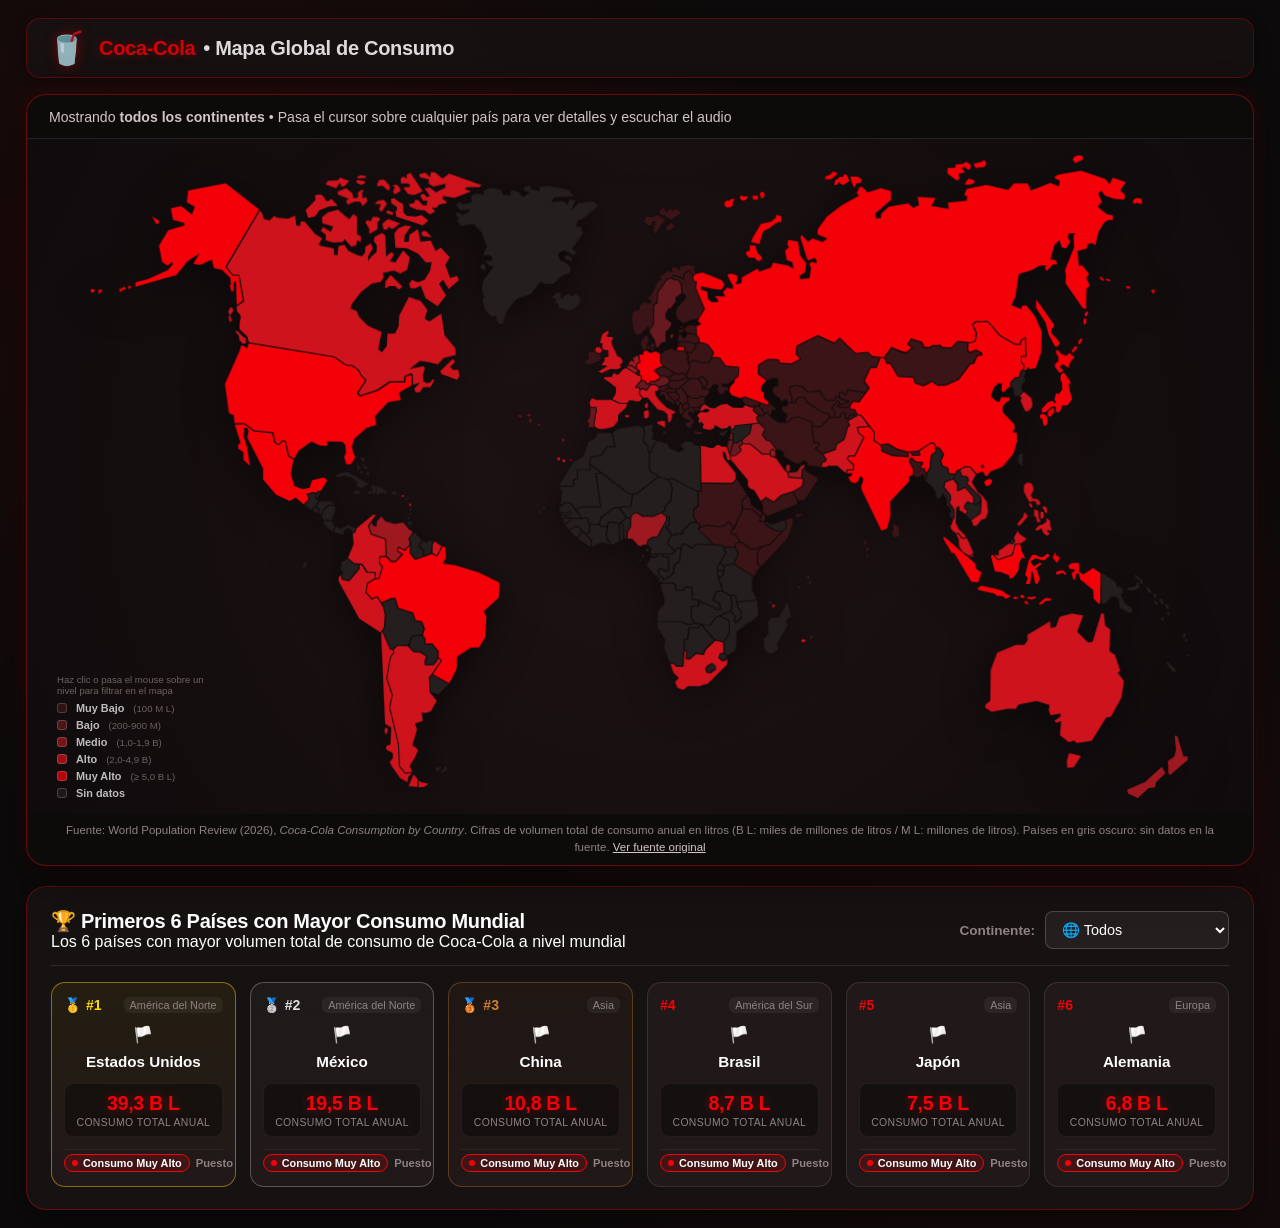
==== index.html @ 7105c08a "Mejora diseño de mapa y encabezado - Feedback pares" ====
<!DOCTYPE html>
<html lang="es">
<head>
    <meta charset="UTF-8">
    <meta name="viewport" content="width=device-width, initial-scale=1.0">
    <title>Consumo Mundial de Coca-Cola | InfoVis 2026</title>
    <link rel="icon" href="data:image/svg+xml,<svg xmlns=%22http://www.w3.org/2000/svg%22 viewBox=%220 0 100 100%22><text y=%22.9em%22 font-size=%2290%22>🥤</text></svg>">
    <link rel="stylesheet" href="css/styles.css">
</head>
<body>
    <!-- Efecto de burbujas carbonatadas de fondo -->
    <div id="bubbles-bg"></div>

    <div class="app-container">
        <!-- Encabezado Principal -->
        <header class="main-header">
            <div class="brand-wrapper">
                <span class="brand-logo-bottle">🥤</span>
                <div class="brand-titles">
                    <h1><span class="coca-brand">Coca-Cola</span> &bull; Mapa Global de Consumo</h1>
                </div>
            </div>
        </header>

        <!-- Contenedor Principal: Hero Mapa Completo + Top 6 Inferior -->
        <main class="main-layout">
            <!-- Sección Hero: Mapa Mundial Completo -->
            <section class="hero-map-section">
                <div id="continent-banner-info" class="continent-info-banner">
                    <span>Mostrando <strong>todos los continentes</strong> &bull; Pasa el cursor sobre cualquier país para ver detalles y escuchar el audio</span>
                </div>

                <div class="map-view-wrapper">
<svg version="1.1"
     xmlns="http://www.w3.org/2000/svg"
     xmlns:xlink="http://www.w3.org/1999/xlink"
     x="0px"
     y="0px"
     width="784.077px"
     height="458.627px"
     viewBox="30.767 241.591 784.077 458.627"
     id="world-map">
<title>Simple World Map</title>
<desc>
    Author: Al MacDonald
    Editor: Fritz Lekschas
    License: CC BY-SA 3.0
    ID: ISO 3166-1 or "_[a-zA-Z]" if an ISO code is not available
</desc>
<g>
    <path id="_somaliland" d="M512.674,502.797l3.526,2.403l1.046-0.052l8.757-3.008l0.994,3.206l-0.701,2.706l-1.893,1.503l-4.729-0.302l-6.769-4.158L512.674,502.797L512.674,502.797z"/>
    <path id="ae" d="M528.466,468.135l0.753,3.008l8.522,0.752l0.596-6.172l1.644-0.897l0.448-2.257l-2.688,0.753l-2.99,4.521L528.466,468.135L528.466,468.135z"/>
    <path id="af" d="M545.85,435.383l1.374,10.771l3.423,0.752l0.32,1.937l-2.455,2.049l4.573,3.691l8.885-3.198l0.709-3.786l5.593-3.491l2.145-8.091l1.599-1.722l-1.659-2.887l5.412-3.347l-0.691-0.968l-2.498,0.155l-0.226,2.299l-3.354-0.033l-0.062-3.068l-1.079-1.288l-1.815,1.649l0.052,1.515l-2.739,1.036l-5.059-0.319l-6.568,6.881L545.85,435.383L545.85,435.383z"/>
    <path id="al" d="M450.679,420.438v3.984l1.142,2.152l0.82-0.096l1.409-2.566l-0.821-1.15l-0.319-2.844l-1.089-1.012L450.679,420.438L450.679,420.438z"/>
    <path id="am" d="M507.47,420.549l4.149,5.411l-1.218,1.427l-2.939-0.51l-3.646-3.268l0.196-2.146L507.47,420.549L507.47,420.549z"/>
    <g id="ao">
        <path class="mainland" d="M437.366,547.461l2.948,11.003l-0.069,3.478l-4.313,4.633l-0.647,7.527l16.597,0.147l5.395,1.954l4.45-0.58l-2.594-3.251l0.01-9.282l5.101-0.217v-3.621l-4.142-0.172l-0.829-8.575l-1.746,0.024l-0.943-0.848l-1.027,0.054l-1.365,2.646h-5.255l-1.22-1.227l0.363-1.738l-1.436-2.101L437.366,547.461L437.366,547.461z"/>
        <path d="M435.577,544.453l1.504,1.953l1.945-1.842l-0.571-1.909l-0.483-0.035L435.577,544.453L435.577,544.453z"/>
    </g>
    <g id="ar">
        <path class="mainland" d="M279.05,600.613l1.677,1.571l-6.371,9.467l-2.239,2.479l0.777,10.813l4.918,5.974l-4.132,7.209l-3.129,1.35h-3.579l1.003,5.627l-5.593,1.92l1.34,4.729l-3.354,10.701l4.141,3.38l-2.239,5.515l-3.804,5.975l2.014,4.165l-4.918,0.786l-4.028-4.951l-0.674-15.432l-6.258-26.209l1.893-9.163l-4.028-11.713l2.68-15.204l2.463-2.931l-0.605-2.222l3.164-2.888l7.054,0.483l3.942,4.21l4.555,0.078l4.668,2.853l-1.375,3.217l0.329,3.25l6.612-0.312L279.05,600.613L279.05,600.613z"/>
        <path d="M264.745,687.564l0.225,4.951l3.803-0.337l3.242-2.144l-5.48-1.124L264.745,687.564L264.745,687.564z"/>
    </g>
    <path id="at" d="M430.46,403.459l-0.562,1.167l0.483,0.83l2.015-0.415h1.711l1.857,1.572l3.95-0.717l2.904-1.729l0.743-1.167l-0.112-1.504l-2.611-1.954l-3.501,0.035l-0.294,1.988l-3.683,1.797L430.46,403.459L430.46,403.459z"/>
    <g id="au">
        <path class="mainland" d="M672.961,609.067l-0.303,21.938l-3.371,2.472l-0.303,2.161l4.598,3.086l11.35-2.161h5.826l2.145-3.095l12.879-2.472l9.198,2.784l-0.614,3.708l1.228,3.708l7.055-1.236l0.303,1.851l-4.599,3.396l1.53,1.236l3.37-1.236l-0.917,10.2l6.44,4.944l3.683-1.236l1.841,1.852l10.735-1.548l10.123-16.381l3.682-0.925l7.357-13.596l1.841-11.739l-4.599-5.869l1.842-1.236l-3.684-11.436l-3.984-2.783l0.614-15.448l-3.684-2.782l-0.916-8.652h-1.842l-6.138,20.392l-3.37,0.312l-7.668-7.728l4.297-11.437l-7.971-1.547l-8.896,2.472l-2.454,7.104l-3.984,0.925l-0.304-4.944l-16.252,9.889l0.304,3.708l-2.454,3.397h-6.139l-13.19,5.56L672.961,609.067L672.961,609.067z"/>
        <path d="M728.775,668.089l-1.531,6.181l0.304,4.322l4.599-0.312l5.213-8.03L728.775,668.089L728.775,668.089z"/>
    </g>
    <path id="az" d="M508.931,418.674l-0.873,1.486l4.071,5.342l1.418-0.458l2.334,2.446l1.011-4.287l2.533,0.406l-0.104-1.229l-4.165-3.646l-0.795,2.143L508.931,418.674L508.931,418.674z"/>
    <path id="ba" d="M442.708,411.084l-0.319,0.527l5.801,5.981l2.127-3.13l-0.078-1.234l-1.857-2.256L442.708,411.084L442.708,411.084z"/>
    <path id="bd" d="M616.256,457.908l-1.134,2.049l2.938,5.584l0.087,4.357l0.535,1.166l3.449,0.061l1.953-1.875l1.418,0.855l0.285,2.652l1.133-0.708l0.069-3.389l-0.951-0.112l-0.596-2.879l-2.403-0.086l-0.596-1.6l1.469-1.962l0.024-0.97h-4.269L616.256,457.908L616.256,457.908z"/>
    <path id="be" d="M414.019,391.704l-0.554,1.383l5.947,3.925l0.4,0.051l0.375-1.094l0.837-0.588l-1.336-1.499h-0.916l-1.255-1.426L414.019,391.704L414.019,391.704z"/>
    <path id="bf" d="M404.493,493.496l3.146-0.25l5.16,7.295l-4.789,3.613l-3.466-0.892l-4.66,0.062l-0.752,2.73l-3.907,0.19l-1.071-1.461l1.385-4.442L404.493,493.496L404.493,493.496z"/>
    <path id="bg" d="M457.092,414.066l0.139,4.305l1.452,3.025l5.454,0.095l2.455-1.737l2.412-0.959l-0.588-2.75l0.545-1.469l-1.228-0.641l-1.687,0.139l-1.323,1.332l-5.549,0.043L457.092,414.066L457.092,414.066z"/>
    <path id="bi" d="M478.504,538.385l3.691-0.078l-0.959,3.232l-0.935,0.812h-1.142l-0.812-2.187L478.504,538.385L478.504,538.385z"/>
    <path id="bj" d="M411.512,515.288h1.833l0.104-5.204l2.315-3.363l-0.104-5.852l-2.102-0.052l-3.604,2.816l1.504,2.87L411.512,515.288L411.512,515.288z"/>
    <path id="bn" d="M689.038,515.08l-2.489,3.018l2.04,0.641l1.149-1.608L689.038,515.08L689.038,515.08z"/>
    <path id="bo" d="M238.631,561.361l7.114-3.104l2.351,0.226l1.565,6.534l10.839,3.604l1.79,5.523l4.469,0.562l1.902,4.729l-1.34,4.278l-7.27,0.562l-2.68,6.872l-5.705-0.112l-1.79-0.337l-3.293,3.197l-1.625-0.156l-5.593-12.957l1.547-2.316l0.545-9.163l-1.383-5.455L238.631,561.361L238.631,561.361z"/>
    <path id="br" d="M286.631,618.464l5.402-10.391l0.198-8.73l10.079-6.501h5.645l4.435-7.512l0.804-14.418l-1.815-3.855l10.684-9.751l0.406-10.761l-14.514-7.105l-17.53-5.48l-8.264-0.812l2.221-4.669l-0.604-7.104l-1.808-0.596l-2.671,5.308l-1.4,1.754l-3.595-1.59l-12.093,4.261l-4.028-5.073l0.648-5.299l-3.804,3.872l-4.201-2.265l-0.424,0.597l0.009,1.841l3.622,1.945l-5.437,5.73l-3.432-0.034l-3.475-3.535l-3.933,0.121l-0.484,4.2l2.256,2.739l-2.663,8.532l-3.112,0.241l-4.953,3.13l-1.21,6.146l4.296,4.599l0.787-0.89l3.017-0.812l2.576,4.34l7.374-3.164l2.861,0.165l1.971,6.976l10.52,3.337l1.815,5.564l4.478,0.537l2.135,5.314l-1.443,4.729l1.884,2.474l-0.276,3.683l5.048-0.477l4.625,5.844l-0.363,4.105l2.74,2.316l-6.57,9.95L286.631,618.464L286.631,618.464z"/>
    <g id="bs">
        <path d="M222.121,463.112l-1.089-0.337l-0.086,2.101l1.34,1.349l0.917-1.349L222.121,463.112L222.121,463.112z"/>
        <path d="M224.29,466.397l-1.504,0.838l1.417,2.021l0.752-1.011L224.29,466.397L224.29,466.397z"/>
        <path d="M229.14,467.91l-1.591-0.087l0.165,1.012l1.167,1.687l1.002-1.099L229.14,467.91L229.14,467.91z"/>
        <path d="M228.388,465.896l-2.593-1.099l-0.501-2.609l1.002-0.425l1.003,2.023l1.002,0.76L228.388,465.896L228.388,465.896z"/>
        <path d="M225.881,460.588l-1.34-0.337l-0.251-1.686l-1.417-0.501l0.917-0.926l1.668,0.588l1.253,0.762L225.881,460.588L225.881,460.588z"/>
    </g>
    <path id="bt" d="M616.108,453.561l1.34,1.833l4.528,0.034l-0.458-2.507L616.108,453.561L616.108,453.561z"/>
    <path id="bw" d="M454.56,594.589l1.858,0.57l-0.26,5.314l1.911,0.26l4.391-3.959l5.273,0.57l1.399-3.545l6.673-6.095l-8.013-9.223l-0.104-1.514l-0.883-0.26l-2.43,2.24l-6.31,0.154l-0.884,7.866l-2.479,0.57L454.56,594.589L454.56,594.589z"/>
    <path id="by" d="M456.418,382.861l1.297,2.135l-0.519,1.703l0.086,1.349l0.476,1.616l2.68-1.521l3.329,0.086l2.334,0.959h5.922l1.729-4.141l1.037-1.564v-1.045l-3.717-5.23l-3.285-1.305l-2.68-0.303l-2.335,0.743l0.088,2.351l-3.241,4.098L456.418,382.861L456.418,382.861z"/>
    <path id="bz" d="M191.823,483.228l-0.043,3.154h0.726l2.472-4.615h-1.677L191.823,483.228L191.823,483.228z"/>
    <g id="ca">
        <path class="mainland" d="M151.767,281.182l1.72,2.602l0.864,3.475l4.305,1.081l3.017-3.25l2.585,1.306l7.321,0.647l5.169-2.17l0.864,7.157h3.017v-3.034l3.017,0.216l7.538,8.895l4.953,3.035l-2.584,4.123l1.081,1.081l9.673,1.953l0.216,4.34l2.585,0.433l0.648-6.51l4.089-1.08l3.017,4.556l6.457,3.034l3.233,0.647l2.152-2.602l0.216-4.124l3.873-2.387l1.288,3.476l-3.449,6.077l0.432,3.033l1.937-3.033l3.873-3.475l0.216-4.556l-2.152-3.476l0.648-2.817l5.169-2.603l2.369,1.738l0.432,15.188l3.657-3.25l2.152,1.305l-3.017,5.204l3.873,0.865l5.602-8.679l4.737,4.986l-1.936,8.895l-4.737,2.603l-4.521-2.169l-8.177,1.736l0.864,2.818l-2.152,3.476l-6.673,1.521l-7.538,5.86l-6.673,8.896l-0.864,2.817l4.521,1.737l1.72,4.339l6.241,6.293l9.906,4.339l-2.152,9.975l-0.216,2.818l2.585,1.736l3.449-4.555l0.432-8.679l5.385-0.216l2.584-4.988l0.433-7.589l6.889-13.45l8.609,3.034l4.521,6.293l-1.937,6.292l3.449,1.954l8.394-5.646l2.368,15.404l7.754,9.327l0.216,4.771l-8.609,2.17l-4.088,4.338l-8.609-1.953l-4.305-0.217l-7.538,5.86l4.521-1.081l5.601-1.08l1.081,1.305l-1.504,4.771l0.216,4.34l2.585,1.736l2.584-0.648l1.296-1.953h1.72l-2.801,5.205l-5.385,0.215l-2.368,3.476h-3.017l-0.864-2.603l4.305-4.338l-5.169,1.737l-0.233-7.374l-1.487-0.863l-4.521,1.953l-0.432,3.691h-10.338l-8.832,6.08l-11.842,3.908l-1.288-1.738l5.964-8.902l-3.388-3.261l-2.152-4.132l-4.383-3.346l-4.702-0.389l-8.428-5.904l-61.122-10.043l-1.011-4.142l-5.602-5.204v-4.339l0.865-3.907l-0.433-2.168l-2.152-2.171l-0.432-3.475l5.602-3.908l-3.449-18.653l-4.737-0.217l-4.305-5.645L151.767,281.182L151.767,281.182z"/>
        <path d="M130.684,350.117l-1.47,2.818l0.51,1.996l0.959,0.598l-0.225,0.812l-1.029,0.294l0.294,2.965l1.106,1.115l0.882-0.959l-1.106-2.887l0.657-2.299l1.616-2.152l-1.175-1.997L130.684,350.117L130.684,350.117z"/>
        <path d="M135.542,367.008l-1.323,0.52l2.429,2.818l0.588,3.336l2.429,2.592l2.058-0.371v-3.406l-2.498-1.557L135.542,367.008L135.542,367.008z"/>
        <path d="M268.15,295.833l-1.53,1.547l1.34,2.126l6.328,0.77l-4.028-4.252L268.15,295.833L268.15,295.833z"/>
        <path d="M191.105,270.143l0.19,3.475l-6.898,7.148l1.729,5.791l4.979-1.348l2.878-4.253l7.278-2.706l5.938-0.389l-4.599-5.022l-2.299,1.737l-1.729-0.579l-0.959-2.126l-2.109-2.126L191.105,270.143L191.105,270.143z"/>
        <path d="M200.113,259.908l-1.53,2.706l7.477,2.706l2.68-4.055l1.15,2.707h1.919l3.639-4.055l-4.409-1.158l-1.729-1.348l-2.299,2.316L200.113,259.908L200.113,259.908z"/>
        <path d="M213.148,265.318l-5.938,2.508v1.928l7.667,2.896l-1.729,1.928l1.15,2.507l4.789-2.126h4.028l1.919,3.086l3.259-3.285l-0.77-3.095l-2.68,0.968l-0.38-3.863l1.34-2.316h-1.34l-2.109,1.349l-0.959,0.769l0.579,2.707l-1.53,1.158l-2.299-0.19l-0.579-3.476L213.148,265.318L213.148,265.318z"/>
        <path d="M221.005,259.329l-0.579,1.927l3.639,1.738l2.68-1.547l-0.19-1.158L221.005,259.329L221.005,259.329z"/>
        <path d="M223.875,256.044l-2.679,0.968l0.19,1.35l5.938-0.389l-0.19-1.349L223.875,256.044L223.875,256.044z"/>
        <path d="M236.72,259.329l-0.38,1.348l-0.959,1.349v1.929l3.639-0.579l3.83,3.285h1.34v-3.285l-3.83-4.253L236.72,259.329L236.72,259.329z"/>
        <path d="M246.497,263.191l1.53,1.738l-1.34,2.316l0.959,2.507l4.218-2.317v-1.736l-2.49-2.896L246.497,263.191L246.497,263.191z"/>
        <path d="M252.055,258.75l0.19,3.086h5.178l1.34,1.158l-0.19,1.348l-4.599,0.58l3.259,4.443l4.409,0.77l6.128-2.705l-8.817-13.33l-2.68,1.738l0.19,2.316l-3.069-1.158L252.055,258.75L252.055,258.75z"/>
        <path d="M207.399,280.576l-7.278,1.928l-4.219,3.673l0.38,4.054l7.667,2.317l-1.729,3.864l-5.558-3.477l-1.53,2.896l3.639,2.507l-0.19,4.054l5.558,1.547l6.708-0.389l1.149-2.126l4.979,5.601l3.449-1.157l0.579-3.864l2.49,1.737l0.38-3.864l-3.068-1.928l0.19-12.162l-2.68-2.126l-2.87,3.864L207.399,280.576L207.399,280.576z"/>
        <path d="M230.782,289.073l-2.489-1.158l-1.34,1.737l2.68,4.253l0.19,4.054l5.749-3.475v-5.022l2.109-2.126l-2.109-1.547h-3.449L230.782,289.073L230.782,289.073z"/>
        <path d="M243.048,287.335l-4.028,3.285l0.959,4.054h2.49l1.149-2.126l1.729,1.737l1.729-0.19l4.599-3.864L243.048,287.335L243.048,287.335z"/>
        <path d="M242.659,280.956l-0.959,1.928l4.218,1.548l1.15-1.738L242.659,280.956L242.659,280.956z"/>
        <path d="M240.169,273.617l-4.218,0.579l-2.49,2.315l4.599,0.19l-1.34,3.475l0.959,1.548l1.34-0.19l3.259-5.212L240.169,273.617L240.169,273.617z"/>
        <path d="M247.456,272.27l-2.299,0.77l0.38,3.086l3.83,2.507l0.19,1.927l-1.149,1.159l0.579,3.864l14.755,4.823l4.028,1.349l4.028-3.475l-4.789-3.864l-4.409,1.158l-6.128-0.579l-2.299-2.316l-0.579-6.371l-3.83-1.928L247.456,272.27L247.456,272.27z"/>
        <path d="M259.523,292.357l-4.218-0.39l-4.979,1.927l-2.68,3.666l0.769,10.043l8.238,0.39l7.857,3.864l5.559,6.371l4.218-0.19l-1.15,5.981l-3.829,6.371l-4.218,1.926l-3.069-0.578l-1.53-1.348l-2.299,3.086l0.959,3.086l3.259,0.189l4.028-1.928l3.449,8.886l8.626,5.603l5.938-7.529l-4.979-8.108l2.878-3.284l4.028,6.758l7.278-6.371l-1.339-2.896l-4.98,1.548l-3.448-9.466l3.259-5.403l-6.518-6.949l-3.639,2.507l-3.449-7.529l-7.277,0.968l-1.919-9.076l-5.938,4.055l-0.579,5.021h-3.259l0.38-4.443L259.523,292.357L259.523,292.357z"/>
        <path d="M262.021,274.006v1.738l-4.218,0.968l1.149,1.927l4.789,1.928l5.368,0.58l3.831,2.705l3.829-2.127l-2.681-2.705h3.449l2.109-2.316l5.178-0.77v-1.158l-2.878-1.928l0.379-2.127l8.048,1.348l11.886-4.633l-4.41-1.348l1.15-1.547h9.197l1.531-1.547l-18.593-6.569l-4.41-1.547l-4.789,3.476l-5.368-4.443l-2.878-0.19l-0.579,3.675l-3.638-3.285l-4.218,1.349l0.769,2.126l6.328,1.35l-0.38,3.086l3.449,2.125l8.438-2.125l0.19,2.896l-6.898,3.285l-4.218-3.285l-3.83,0.389l3.83,5.411l-1.919,0.969l-2.878-2.508l-2.109,1.348l1.919,3.666h3.259l-0.769,3.475l-2.68-0.389l-3.449-3.674L262.021,274.006L262.021,274.006z"/>
        <path d="M244.941,327.159l-3.657,4.599l-0.225,5.065l3.198-1.841h3.881l2.74,2.533l2.515-2.076L244.941,327.159L244.941,327.159z"/>
        <path d="M289.466,386.977l-9.136,8.748l0.916,2.074l11.186,4.141l1.599-2.758l-0.916-4.599l-3.657,0.458l-2.057-2.299l3.423-3.449L289.466,386.977L289.466,386.977z"/>
    </g>
    <path id="cd" d="M438.023,546.597l8.912-0.155l1.808,2.567l-0.069,1.893l0.665,0.605h4.426l1.271-2.499h1.808l0.734,0.742l2.479-0.069l0.735,8.714l4.287,0.139v0.675l11.521,5.195l0.536,1.012h2.411l-0.268-3.648l-4.356-2.092l0.269-2.766l1.876-4.392l4.287-0.139l-3.683-12.224l0.068-5.195l5.826-9.11l0.068-1.278l-0.874-0.477l0.035-2.472l-1.062-0.095l-1.072-1.366l-17.59-0.795l-3.226,3.138l-5.28-3.475l-1.858,1.141l-1.348,11.35l-3.337,2.575l-1.003,2.283l0.179,3.381l-6.017,4.918l-1.6-0.726l0.216,0.94L438.023,546.597L438.023,546.597z"/>
    <path id="cf" d="M443.452,519.229l4.028,4.356l1.59-2.057l2.532,0.104l0.544-2.006l2.49-1.556l5.169,3.562l2.982-2.956l11.574,0.51l-10.736-11.082l1.443-0.897l0.198-1.954l-2.438-1.149h-3.58l-5.766,5.715l-0.197,2.351l-4.573-0.146l-0.146,1.003l-2.982-0.305l-2.688,5.108L443.452,519.229L443.452,519.229z"/>
    <path id="cg" d="M439.424,526.551l-0.052,1.255l4.131,0.104l0.146,10.728l-3.777-0.104l-2.187-1.703l-1.693,0.951l-0.078,0.476l0.873,0.423l0.251,2.204l-2.334,2.006l0.501,1.057l2.585-2.006h1.244l0.396,1.2l1.644,0.7l5.271-4.46l-0.104-3.259l1.099-2.653l3.38-2.507l0.907-8.479l-2.402,0.009l-2.783,3.812L439.424,526.551L439.424,526.551z"/>
    <path id="ch" d="M423.787,402.82l-3.771,4.011l0.078,0.405l1.547-0.483l1.393,1.937l2.352-0.83l1.625,1.263l0.667-0.38l2.005-3.146l-0.511-0.484l-1.979-0.051l-0.959-1.963L423.787,402.82L423.787,402.82z"/>
    <path id="ci" d="M388.484,521.562l3.697-2.617l4.6-0.806l4.693,1.013l-2.395-3.622l-0.701-2.213l0.701-6.544l-4.192,0.198l-1.9-1.814l-3.994,0.104l-1.901,0.304l0.198,4.425l-1.002,0.406l-1.203,2.215l3.095,3.62L388.484,521.562L388.484,521.562z"/>
    <g id="cl">
        <path d="M261.391,683.51l-3.691,8.109l6.371,0.674l0.112-5.403L261.391,683.51L261.391,683.51z"/>
        <path d="M260.137,682.239l-2.775,3.068l-0.337,3.604l-5.368-3.043l-5.705-8.221l-1.677-2.932l2.351-3.043l-0.225-3.83l-2.68-1.124l-2.126-1.572l0.449-2.144l2.792-0.787l0.562-12.387l-4.356-2.48l-2.844-64.477l0.735-1.278l5.567,12.836l1.781,0.035l0.579,2.049l-2.369,2.868l-2.723,15.448l3.873,11.895l-1.79,9.007l6.31,26.485l0.666,15.49l4.521,5.229L260.137,682.239L260.137,682.239z"/>
        <path d="M241.717,649.833l-1.115,1.686l0.562,2.932l1.115,0.112l0.562-3.718L241.717,649.833L241.717,649.833z"/>
    </g>
    <path id="cm" d="M428.031,519.428l2.783,2.561l-0.199,3.959l15.266-0.354l1.245-1.399l-4.375-4.711l-0.648-1.703l2.784-5.212l-1.893-3.458l-1.591-0.855v-1.755l1.841-1.202l0.104-5.463l-1.46-0.164l-0.024,2.87l-6.414,11.972l-3.925,0.199l-2.688,1.85L428.031,519.428L428.031,519.428z"/>
    <g id="cn">
        <path class="mainland" d="M594.498,386.128l-2.99,7.521l-4.124-0.217l-4.349,9.518l3.691,4.701l-7.606,10.504l-3.907-0.658l-2.611,3.285l0.648,1.971l3.043,0.217l1.521,3.5l3.044,0.658l9.344,12.04v6.129l4.563,2.844l4.996-0.873l6.303,3.719l7.605,2.187l3.691-0.439l4.132-0.441l8.687-5.688l2.828,0.44l1.08,2.567l2.396,0.718l3.26,4.813l-2.17,4.814l1.306,3.285l3.69,1.312l0.647,3.942l4.35,0.439l0.647-1.971l6.302-3.285l3.907,0.217l4.563,5.03l3.043-1.312l1.954,0.216l0.873,2.412l1.521,0.216l2.169-3.06l8.688-3.285l7.823-9.413l2.61-8.974l-0.217-5.912l-3.259-0.656l1.953-2.188l-0.434-3.501l-8.255-8.314v-4.157l2.386-3.062l2.388-1.098l0.216-2.412h-6.085l-1.089,3.285l-2.828-0.656l-3.475-3.718l2.17-5.688l3.043-3.285l2.827,0.217l-0.434,5.031l1.521,1.313l3.691-3.717l1.306-0.216l-0.433-2.844l3.476-4.158l2.61,0.216l1.521-4.813l1.781-0.942l0.182-3l-1.729-1.815l-0.147-4.736l3.329-0.217l-0.216-12.214l-2.334,1.4L694.267,377l-3.897-0.009l-11.298-6.354l-8.16-9.837l-8.281-0.086l-2.107,1.833l2.68,6.137l-0.935,5.758l-3.335,1.383l-1.876-0.147l-0.139,5.696l1.954,0.441l3.476-1.53l4.563,2.187v2.188l-3.26,0.216l-2.611,5.688l-2.386,0.215l-8.472,11.16l-8.902,3.941l-6.086,0.441l-4.124-2.844l-5.869,3.068l-6.302-1.971l-1.521-4.158l-10.642-0.657l-5.646-9.188h-2.386l-1.92-4.262L594.498,386.128z"/>
        <path d="M671.802,472.655l-2.064,0.579l-1.487,1.833l1.236,2.411l1.814,0.163l2.066-1.832l0.492-2.411L671.802,472.655L671.802,472.655z"/>
    </g>
    <path id="hk" d="M666.2,462.8l1.6,0.2l0.4,1.4l-1.8,0.2z"/>
    <path id="co" d="M234.326,498.251l-1.781-0.182l-11.773,9.707l-1.245,3.414l-1.608,0.182l0.717,7.546l-4.105,10.07l4.46,3.776l5.714,0.363l3.924,5.757l5.705,0.183l-0.182,4.312h2.135l2.316-7.909l-2.144-2.694l0.536-5.031l4.46-0.363l-0.536-11.688l-9.993-3.232l-2.316-6.293L234.326,498.251L234.326,498.251z"/>
    <path id="cr" d="M202.905,502.745l1.202,2.352l0.977,1.297l-1.314,3.898l-2.507-1.764l-4.097-3.752v-2.48L202.905,502.745L202.905,502.745z"/>
    <path id="cu" d="M205.904,469.846v1.1l4.599,0.086l2.169-1.263l0.337,0.926l4.512,1.098l4.011,3.622l-0.917,1.262l0.165,1.436l3.345,0.839l3.345-1.514l1.504-1.513l-2.169-1.098l-11.194-6.569l-3.924-0.424L205.904,469.846L205.904,469.846z"/>
    <g id="cv">
        <path d="M350.01,490.264l-1.642,0.942l1.175,0.941l1.409-0.708L350.01,490.264L350.01,490.264z"/>
        <path d="M354.046,492.165l-1.071,0.951l0.762,1.409l1.832-0.821L354.046,492.165L354.046,492.165z"/>
        <path d="M351.704,494.836l-1.375,0.821l1.479,1.979l1.168-0.612L351.704,494.836L351.704,494.836z"/>
    </g>
    <path id="cy" d="M484.555,437.794l1.062,0.771l-3.294,3.119l-1.573-0.052l-1.167-0.821l0.156-1.529l2.386-0.155L484.555,437.794L484.555,437.794z"/>
    <path id="cz" d="M437.202,398.921h2.567h1.263l2.049,1.461l3.795-3.155l-3.683-2.627l-3.648-1.765l-2.498,0.45l-3.389,2.178L437.202,398.921L437.202,398.921z"/>
    <path id="de" d="M422.257,384.234l3.086-0.5v-2.178l2.584-0.425l1.418,1.427l1.495,0.164l2.334-1.012l2.083,0.588l1.832,1.592l0.251,5.955l1.832,2.438l-2.411,0.337l-4.003,2.515l0.338,0.839l3.579,3.354l-0.251,1.677l-3.328,1.677l-3.085,0.086l-0.753,1.59h-1.581l-0.752-1.676l-2.749-0.675l-0.088-2.767l-1.39-0.77l0.114-1.861l-0.406-1.328l-1.982-1.824l0.414-2.854l2.161-1.011L422.257,384.234L422.257,384.234z"/>
    <g id="dk">
        <path d="M427.123,370.076l-3.586,3.968l-0.13,2.584l1.635,4.263l2.559-0.484l-0.319-3.483l1.764-1.971l-0.034-1.548l-1.245-3.223L427.123,370.076L427.123,370.076z"/>
        <path d="M428.979,377.354l-1.062,0.229v1.583l1.128,0.875l0.997-0.25l-0.243-1.503L428.979,377.354z"/>
        <path d="M432.306,375.848l-0.949,0.23l-1.056,0.968l0.448,1.954l1.292,0.507l-1.334,0.535l-0.255,0.685h2.005l0.602-1.099l-0.768-0.378l0.25-0.962l0.916-1.205l-0.25-1.042L432.306,375.848z"/>
    </g>
    <path id="dj" d="M508.991,499.771l-0.493,2.903l3.424-0.052l0.052-4.271l-1.253-0.77L508.991,499.771L508.991,499.771z"/>
    <path id="dm" d="M256.23,485.371l-0.761,1.616l0.917,1.228l1.141-0.994L256.23,485.371L256.23,485.371z"/>
    <path id="do" d="M242.434,481.533l-4.573-2.991l-2.887-1.021l-0.578,5.521l0.578-0.047l0.761,1.461l0.994-1.15l2.896-0.77l2.516,0.536L242.434,481.533L242.434,481.533z"/>
    <path id="dz" d="M424.625,435.764l-3.526-1.186l-14.677,2.758l-3.198,2.429l1.953,10.088l-5.835,0.233l-3.509,5.646l-8.359,2.005l0.025,4.105l27.532,21.048l4.692,0.398l15.654-12.231l-1.565-1.971l-2.938-0.398l-1.764-2.955V453.5l-1.177-1.184l0.199-3.155l-3.13-3.155l-0.389-3.354l1.366-0.986l-0.59-3.553L424.625,435.764L424.625,435.764z"/>
    <g id="ec">
        <path class="mainland" d="M213.986,529.43l-4.088,2.541l-0.294,3.771l-0.821,1.234l2.576,2.473l-1.115,1.219l0.259,3.113l4.607,1.098l6.976-8.256l-0.017-2.878l-3.345-0.216L213.986,529.43L213.986,529.43z"/>
        <path d="M183.533,531.443l-0.536,2.378l-0.994,1.002l0.683,1.228l1.754-0.69l0.838-1.461l-0.536-1.537L183.533,531.443L183.533,531.443z"/>
    </g>
    <g id="ee">
        <path class="mainland" d="M462.562,363.299l-4.84-0.173l-3.068,1.875l-0.043,1.392l1.987,1.875l6.182,1.047L462.562,363.299L462.562,363.299z"/>
        <path d="M452.236,364.042l-1.308,0.44l1.308,0.226l0.595,0.69l0.711-0.852l-0.709-1.215L452.236,364.042z"/>
        <path d="M452.792,365.792l-1.862,0.833l-0.643,1.111l0.643,0.722l2.362-0.875l1.137-0.752L452.792,365.792z"/>
    </g>
    <path id="eg" d="M466.16,449.222l2.308,0.062l4.495,1.244l2.135,0.061l2.646-2.213h1.234l2.249,1.245h2.845l0.51-0.035l1.798,5.17l0.51,1.668l0.477,2.498l-0.85,0.622l-1.461-0.734l-1.686-5.498l-1.521-0.111l-0.111,1.867l1.012,3.232l8.1,10.027l0.173,4.305l-2.359,2.723l-22.163-0.251L466.16,449.222L466.16,449.222z"/>
    <path id="er" d="M496.224,493.859l-0.216-5.093l3.423-3.992l0.926,0.709l1.686,5.637l8.091,6.023l-1.47,1.808l-5.922-5.091L496.224,493.859L496.224,493.859z"/>
    <g id="es">
        <path class="mainland" d="M402.565,416.322h-11.014l-2.222-1.004l-1.071,0.078l-1.297,2.696l0.458,2.775l4.21,0.389l0.536,1.771l-1.833,10.33l0.078,1.851l2.981,1.617l3.439,0.232l6.881-1.694l3.363-4.233l0.077-4.313l5.965-5.395l0.302-2.386l-5.428-0.078L402.565,416.322L402.565,416.322z"/>
        <path d="M374.265,458.444l-1.513,0.873l0.7,0.709L374.265,458.444L374.265,458.444z"/>
        <path d="M369.009,458.608l-1.875,0.476l0.935,1.418h1.407L369.009,458.608L369.009,458.608z"/>
        <path d="M364.549,457.191l-1.176,1.184l1.643,1.418l0.935-2.126L364.549,457.191L364.549,457.191z"/>
        <path d="M413.578,426.877l-1.375,0.467l0.304,1.235h1.988l0.839-0.925L413.578,426.877L413.578,426.877z"/>
    </g>
    <path id="et" d="M489.982,508.606l6.292-14.005l6.25,0.035l5.541,4.814l-0.39,3.968h4.296l0.44,2.386l6.95,4.157l4.286,0.217l-8.15,8.756l-11.194,3.449h-2.773l-4.944-4.219l-1.953-0.82l-3.786-5.576l-2.499,0.035l-0.294-2.559L489.982,508.606L489.982,508.606z"/>
    <path id="fi" d="M453.072,340.202l1.79,0.786l1.104,2.074l-1.104,1.436l-5.55,6.068l-0.952,3.199l1.271,4.633l4.278,3.199l5.706-2.715l4.598-0.64l4.279-6.872l-3.173-7.512l-3.018-7.192l0.477-4.633l-1.901-0.32l-0.492-3.38l-2.559-4.175l-2.836,1.962l-1.114,4.556l-3.008-1.807l-4.185-1.021l-0.934,1.09l1.607,1.453l2.931-0.053l2.359,3.812L453.072,340.202L453.072,340.202z"/>
    <g id="fk">
        <path d="M281.194,678.393l-2.273-0.25l-2.265,1.521l1.642,1.781L281.194,678.393L281.194,678.393z"/>
        <path d="M283.459,677.252l-0.752,2.411l-2.144,1.901l0.13,0.631l3.655-1.4l1.513-1.901L283.459,677.252L283.459,677.252z"/>
    </g>
    <g id="fr">
        <path class="mainland" d="M412.973,393.588l-1.91,0.467l-3.82,4.158l-1.149,0.078l-1.53-1.081l-0.993,0.233l-0.762,2.386l-5.584,0.155l0.156,1.236l3.82,2.543l4.435,3.543l-0.077,4.236l-2.368,4.157l5.126,2.464l5.204,0.154l1.606-1.85l3.286,0.078l0.916,0.848l3.285-0.233l1.686-2.162l-2.145-2.541l-0.155-1.616l0.458-1.771l-1.071-1.539l-1.833,0.535l-0.232-1.383l4.054-4.469v-2.697l-2.348-0.767l-1.432-0.987L412.973,393.588L412.973,393.588z"/>
        <path d="M276.163,517.285l5.058,3.154l-2.646,5.255l-0.959,1.21l-2.809-1.615l0.079-5.663L276.163,517.285L276.163,517.285z"/>
        <path d="M540.023,586.93l-1.972,0.129l-0.129,1.722l1.313,0.269l1.972-0.925L540.023,586.93L540.023,586.93z"/>
        <path d="M516.857,562.666l0.656,1.461h1.055l0.526-1.857L516.857,562.666L516.857,562.666z"/>
        <path d="M258.823,489.822l-0.917,0.847l0.683,1.383l1.296-0.38L258.823,489.822L258.823,489.822z"/>
        <path d="M428.039,418.016l-1.687,1.695l-0.154,1.538l1.374,0.847l0.536-0.076l0.303-2.24L428.039,418.016L428.039,418.016z"/>
        <path d="M254.095,484.065l-1.296,0.535l0.458,1.149l1.521-0.994l-0.303-0.311L254.095,484.065L254.095,484.065z"/>
    </g>
    <path id="ga" d="M435.438,526.646l-0.104,2.151l-4.875-0.104l-2.982,5.766l7.012,7.667l1.736-1.453l-0.052-1.503l-1.192-0.554v-1.057l2.688-1.701l2.387,1.807l2.638,0.052l-0.054-9.067l-4.176-0.196l-0.052-1.903L435.438,526.646L435.438,526.646z"/>
    <g id="gb">
        <path class="mainland" d="M400.629,367.984l-1.582,2.395l0.631,0.959h3.648v1.6l-0.952,1.278l0.632,3.354l2.058,3.994l1.581,3.672l2.533,0.959l1.105,1.92l-0.155,1.755l-1.582,0.959l-0.156,0.795l1.106,0.64l-0.951,1.279l-2.221,0.959l-4.279-0.477l-6.664,3.035l-2.221-1.115l6.345-3.674l-0.796-0.477l-3.328-0.32l2.058-3.033l0.319-2.56l2.696-0.319l-0.475-4.953l-3.174-0.155l-0.95-1.115l0.155-3.674l-1.901,0.156l1.901-6.388l3.492-2.56L400.629,367.984L400.629,367.984z"/>
        <path d="M393.974,378.693l-2.853,0.32l-0.156,2.56l1.901,1.278l2.058-0.475l0.796-1.436L393.974,378.693L393.974,378.693z"/>
    </g>
    <path id="ge" d="M495.144,415.596l2.827,3.691l3.527,1.625l2.169-0.01l3.726-1.01l0.935-1.461l-11.021-4.123L495.144,415.596L495.144,415.596z"/>
    <path id="gh" d="M399.091,513.179l0.968,2.273l2.524,3.959l1.4-0.052l3.819-2.171l-0.268-12.354l-2.957-0.864l-4.141,0.112L399.091,513.179L399.091,513.179z"/>
    <g id="gl">
        <path class="mainland" d="M292.587,282.398l-1.176,1.877l2.118,2.117l-0.942,2.118l3.06,3.994l3.761-1.176l4.936-0.466l5.644,6.111l3.761,10.104l-3.051,6.345l4.227-0.708l2.354,1.409l0.232,3.06l-5.168,0.233l2.818,2.817l3.526,0.709l-7.754,10.339l-0.942,6.345l1.643,5.169l-1.176,3.06l2.118,6.578l3.993,4.469l1.176-0.232l2.584-0.709l0.233,3.76l1.642,2.352l3.052-0.234l2.353-8.695l7.053-8.697l10.581-4.227l6.578-8.229l3.05,1.408h6.345l5.17-5.168l6.346-2.584l0.708-3.994l-3.993-3.527l-3.526-1.175l-1.885-4.937l4.469-2.584l7.054,3.76l2.353-2.584l-3.761-2.117l7.996-10.813l-1.409-4.702l-3.761-0.232l1.408-4.228l4.703-2.118l9.637-8.461l-2.816-3.053l-10.814,0.941l-5.645,5.646l3.295-7.287l-3.762-0.942l-2.117,3.761l-3.051-2.585l-8.464,0.941l2.353-3.76l13.865-0.467l-3.527-4.702l-15.04-2.817l-6.11,0.941l0.233,3.061l-6.345-2.118l0.232-2.118l-4.47,0.941l-0.942,2.353l4.703,1.642l-4.936,3.527l-3.527-3.994l-4.936-1.408l-0.709,3.76h-4.937l-1.885-3.994l-7.754-1.176l-4.228,2.117l-0.233,2.818l-5.402-0.709l-3.294,1.409l0.234,3.293v1.644l-6.111,1.176l-2.818-1.877l-1.885,3.052l2.819,3.06l5.878-0.709l0.467,1.885l-4.469,2.118L292.587,282.398L292.587,282.398z"/>
        <path d="M311.396,319.066l1.409,2.119l-0.708,2.584h-1.409l-1.885-2.119l0.467-1.643L311.396,319.066L311.396,319.066z"/>
        <path d="M370.159,313.189l3.993,1.176l-0.234,3.293l-4.227-2.118l-0.942-1.176L370.159,313.189L370.159,313.189z"/>
    </g>
    <path id="gm" d="M366.719,497.006l-0.111,0.959l5.98-0.086l0.304-0.891l-0.13-0.898l-1.721,0.7L366.719,497.006L366.719,497.006z"/>
    <path id="gn" d="M369.77,505.304l2.629,4.046l3.423-2.974l3.511-0.155l2.922,3.881l2.48,1.635l0.933-1.816l0.83-0.466l-0.061-3.993l-1.65-4.737l-5.065,0.562l-6.267-0.501l-0.034,1.606L369.77,505.304L369.77,505.304z"/>
    <g id="gq">
        <path d="M427.184,522.134l-0.396,1.703l1.191,0.648l1.143-0.855l-0.397-1.755L427.184,522.134L427.184,522.134z"/>
        <path d="M430.771,526.697l-0.054,1.202l3.924,0.198l-0.052-1.356L430.771,526.697L430.771,526.697z"/>
    </g>
    <g id="gr">
        <path class="mainland" d="M453.004,427.213l-0.096,1.15l4.003,2.014l1.911,0.734l-1.003,1.055l-2.23,0.227l-0.319,1.01l0.771,1.738l2.498,1.33l1.09,0.096l0.138-2.981l1.635-1.972l-4.46-5.272l0.589-1.789l1.046-0.043l1.591,1.279l1.002-0.501l0.319-1.79l3.732,0.534l1.134-3.239l-1.953,1.375l-5.731-0.14l-3.726,1.929L453.004,427.213L453.004,427.213z"/>
        <path d="M461.69,438.442l1.408,0.043l0.589,0.873h2.05l1.363-0.501l0.459,0.553l-0.907,1.192l-4.002,0.139l-0.728-0.959l-0.77-0.458L461.69,438.442L461.69,438.442z"/>
    </g>
    <path id="gt" d="M183.456,491.11l5.126,3.752l5.169-6.423l-0.881-1.331l-1.764-0.062v-3.761l-1.322-0.804l-4.002,1.192l1.53,3.526L183.456,491.11L183.456,491.11z"/>
    <path id="gw" d="M368.196,502.356l1.211,2.395l3.396-2.922l0.035-0.899l-4.003-0.579L368.196,502.356L368.196,502.356z"/>
    <path id="gy" d="M261.399,510.654l6.241,5.652l-2.481,2.87l-0.199,1.703l3.259,3.362l-0.078,3.232l-5.67,2.16l-3.397-4.59l0.726-5.515l-1.452-4.105L261.399,510.654L261.399,510.654z"/>
    <path id="hn" d="M194.408,488.742l7.987-0.303l2.369,2.817l-1.478-0.338l-2.844,0.121l-3.717,3.492l-1.59,3.536l-1.046-0.555l-0.009-3.872l-2.299-1.539L194.408,488.742L194.408,488.742z"/>
    <path id="hr" d="M443.417,407.816l-3.051,2.515h-3.095l-0.372,2.178l1.418,0.372l0.709-1.055l1.114,0.977l0.891,3.112l6.109,2.853l0.605-0.691l-6.197-6.396l0.631-1.166l5.888-0.226l0.596-1.876l-3.838,0.111L443.417,407.816L443.417,407.816z"/>
    <path id="ht" d="M231.845,477.159l2.974,0.311l-0.354,3.648l-0.294,1.919l-3.466-0.19l-0.614,0.926l-1.063-0.077l-0.38-1.997l3.656-0.304l-0.225-2.073l-1.677-0.691L231.845,477.159L231.845,477.159z"/>
    <path id="hu" d="M444.386,403.01l-1.003,1.573l0.078,2.403l1.599,0.82l4.919,0.147l6.854-5.774l0.034-1.279l-0.742-0.371l-4.953,2.248L444.386,403.01L444.386,403.01z"/>
    <g id="id">
        <path d="M639.517,513.628l-0.241,1.971l5.869,9.862h1.711l12.23,20.461l4.894,0.492l2.445-7.148l-3.916-2.464l-0.734-3.941L639.517,513.628L639.517,513.628z"/>
        <path d="M697.475,540.891l1.954,2.396l-1.271,3.596v0.684h2.887l1.021-8.989l0.934,0.26l1.694,8.212l1.615,0.434l1.53-3.512l-1.53-5.308l-1.271-2.31l3.993-2.911l-0.935-1.288l-3.819,2.48h-1.021l-1.866-2.74l0.597-1.201l3.146-1.539l4.754,1.453l1.444-0.089l3.568-3.335l-1.442-1.451l-3.312,2.565h-2.127l-3.224-1.538l-2.29,0.086l-2.55,4.106l-1.616,7.105L697.475,540.891L697.475,540.891z"/>
        <path d="M718.791,524.805l-1.616,3.935l2.549,3.337h0.849l1.105-2.223l0.597-0.77l-1.105-1.201l-1.617-0.597L718.791,524.805L718.791,524.805z"/>
        <path d="M723.805,537.729l-3.482,0.77l-1.021,1.115l0.847,1.453l2.291-0.855l1.442-0.855l2.126,1.712l0.935-0.771l-1.693-2.057L723.805,537.729L723.805,537.729z"/>
        <path d="M666.045,548.854l-2.377,1.625l0.51,1.364l7.564,1.712l3.82,0.684l1.615,1.712l4.331,0.345l2.04,1.711l1.867-0.432l1.702-1.539l-3.146-1.452l-2.715-2.308l-7.053-1.713L666.045,548.854L666.045,548.854z"/>
        <path d="M690.768,556.295l-1.865,1.029l1.104,1.201l2.715-1.027L690.768,556.295L690.768,556.295z"/>
        <path d="M693.991,555.526l0.338,1.625l1.954,0.51l0.761-0.942l-0.848-1.288L693.991,555.526L693.991,555.526z"/>
        <path d="M698.668,559.805l-2.377,0.347l2.126,1.798h1.694L698.668,559.805L698.668,559.805z"/>
        <path d="M699.342,556.979l-0.511,1.027l3.821,0.596l2.974-1.711l-1.694-0.511l-2.715,0.771l-1.021-0.856L699.342,556.979L699.342,556.979z"/>
        <path d="M711.833,557.583l-4.416,3.683l0.423,0.942l1.866-0.345l2.205-2.059l4.331-0.597l-0.848-1.452L711.833,557.583L711.833,557.583z"/>
        <path d="M734.126,532.446l-3.604,0.406l-2.315,1.693l0.959,1.938l3.925,0.726v0.727l-2.48,2.015l1.201,4.192l1.201,0.078l1.037-4.115h1.919l0.806,4.027l9.361,7.746l0.241,6.051l3.198,3.467l1.442-0.077l0.319-21.369l-5.438-3.785l-5.125,3.467l-1.843,1.132l-3.043-1.937l-0.078-6.128L734.126,532.446L734.126,532.446z"/>
        <path d="M690.689,519.532l-1.997,7.503l-10.831,3.656l-3.241-3.804l-1.573,0.433l2.939,11.34l4.398,0.493l5.869,2.222v2.222l2.688-0.493l3.916-5.42v-4.435l2.204-4.435l2.445,0.491l-2.938-6.163l-0.449-3.968L690.689,519.532L690.689,519.532z"/>
    </g>
    <path id="ie" d="M394.915,383.085l-0.786,5.187l-6.975,2.56h-2.223l-1.582-1.115v-0.96l3.492-2.238l-0.951-1.92l0.156-2.714l3.018,0.155l1.383-3.25l-0.183,2.887l2.344,1.858L394.915,383.085L394.915,383.085z"/>
    <path id="il" d="M486.378,444.899l-1.365,4.348l1.771,5.213l2.031-7.616v-1.633L486.378,444.899L486.378,444.899z"/>
    <path id="in" d="M595,509.688l3.958-1.938l2.352-8.505l-0.104-10.441l13.468-14.54v-3.447l2.774-1.081l-0.104-3.984l-2.991-5.817l1.712-3.121l3.742,3.449l4.808,0.216v1.938l-1.495,1.616l0.318,0.863l2.567,0.104l0.536,2.904h0.752l1.928-3.449l0.958-9.042l3.207-2.265l0.104-3.12l-1.279-2.481l-2.031-0.104l-7.951,5.256l0.5,3.38l-5.584-0.019l-1.97-2.41l-1.072,0.138l0.363,3.354l-12.075-0.863l-7.485-3.337l-0.397-4.106l-4.988-3.094l-0.06-6.371l-3.423-3.916l-7.867,0.752l0.855,3.424l3.854,3.12l-6.665,13.641l-4.46,0.337l-0.734,1.644l4.392,4.062l-0.216,4.105l-4.486-0.069l-0.484,2.04l3.727-0.164l0.104,1.616l-2.671,1.4l1.711,3.232l3.312,1.08l2.031-1.504l0.959-2.688l1.177-0.535l1.392,1.398l-0.424,3.449l-0.96,1.617l0.217,2.8L595,509.688L595,509.688z"/>
    <path id="iq" d="M502.793,433.637l-1.348,6.664l-5.585,4.65l0.354,2.195l5.455,0.371l8.688,7.07l4.857-0.138l0.13-1.634l1.78-1.91l2.49,1.409l0.329-0.312l-4.815-6.405l-2.282-0.139l-3.033-3.898l0.604-2.868l0.926-0.121l0.319-1.271l-4.132-4.348L502.793,433.637L502.793,433.637z"/>
    <path id="ir" d="M507.409,427.516l-1.057,1.098l0.104,1.738l1.314,1.842l4.658,5.101l-0.709,2.04h-0.812l-0.406,2.04l2.637,3.371l2.43,0.207l4.865,6.732l2.732,0.208l2.126,1.529l0.104,3.062l8.411,4.9h3.139l1.927-1.634l2.43-0.104l1.418,3.268l9.085,1.262l0.27-3.337l3.007-1.089l0.139-1.193l-2.395-3.268l-5.334-4.287l2.801-2.55l-0.198-1.124l-3.511-0.544l-1.486-11.843l-0.173-2.723l-9.518-3.641l-4.218,0.951l-2.36,2.896l-2.092-0.139l-0.604,0.511l-4.66-0.303l-5.878-4.288l-2.188-2.394l-1.003,0.24l-1.808,2.066L507.409,427.516L507.409,427.516z"/>
    <path id="is" d="M366.261,340.521l-1.693-0.959l-2.283,1.443l-1.962,1.814l0.052,1.013l2.541,0.319l-0.156,1.815l-0.898,0.908l0.217,0.588l2.541,0.164v2.938l3.656,0.641l2.17,1.229l2.437,0.104l4.186-2.083l3.231-4.271l0.053-2.887l-1.963-1.66l-1.642-1.392l-0.743,0.536l-1.115,1.443l-1.271-0.164l-1.271-1.393l-1.642,0.156l-2.386,1.979l-1.437,1.547l-0.795-0.69l-0.053-1.712l0.795-0.536L366.261,340.521L366.261,340.521z"/>
    <g id="it">
        <path class="mainland" d="M423.233,409.391l-0.535,1.356l0.146,1.478l2.065,2.412l3.25-0.113l7.175,8.334l4.479,1.297l2.646,2.498l0.631,5.695l1.417-0.828l1.229-3.104l-0.303-2.229l2.101-0.19l0.304-1.263l-5.922-2.834l-5.619-5.523l-2.238-3.303l-0.545-3.137l2.861-0.684l-0.734-2.066l-1.755-1.478l-1.513-0.069l-2.108,0.58l-1.99,2.781l-1.201,0.795l-1.858-1.141L423.233,409.391L423.233,409.391z"/>
        <path d="M440.668,431.898l-1.253-0.674l-4.278,0.674l0.146,1.158l3.847,1.937l0.579,0.631l1.012,0.147L440.668,431.898L440.668,431.898z"/>
        <path d="M427.806,423.566l-2.289,1.158l0.303,4.469l1.833,0.311l1.374-1.312v-4.235L427.806,423.566L427.806,423.566z"/>
    </g>
    <path id="jm" d="M221.533,480.798l-3.008,0.761v0.84l1.755,1.011h1.841l1.167-1.349L221.533,480.798L221.533,480.798z"/>
    <path id="jo" d="M489.473,447.251l-2.126,7.416l-0.096,1.133h3.346l3.743-3.303l0.094-1.253l-1.529-1.564l2.739-2.272l-0.396-2.109l-0.752,0.173l-2.282,1.635L489.473,447.251L489.473,447.251z"/>
    <g id="jp">
        <path d="M709.317,426.193l-1.41,1.418l0.579,1.996l1.236,0.086l0.83,4.332l0.993,1.08l1.738-1.582l0.151-4.773l-2-2.125L709.317,426.193L709.317,426.193z"/>
        <path d="M716.688,422.188l-2.659,2.156l-0.591,2.719l1.812,1.25l2.625-2.75l0.37-3.062L716.688,422.188z"/>
        <path d="M713.613,418.033l-4.219,4.832v2.322l2.604-0.312l4.085-3.592l2.731-0.502l0.663,0.779l0.015,2.377l0.688,1.25h1.255l1.763-2.158l0.743-2.836l3.552-0.086l3.476-4.166l-1.814-6.916l-0.83-3.664l1.815-1.496l-4.133-6.241l-0.944-0.744l-1.875,0.744l-0.481,2.584v2.083l0.994,1.167l0.328,5.498l-2.56,3.164l-1.485-0.917l-1.159,2.584l-0.251,2.412l0.909,1.418l-0.579,1.08l-1.902-1.582h-1.322l-1.157,0.666L713.613,418.033L713.613,418.033z"/>
        <path d="M720.729,380.396l-1.321,1.168l0.665,2.498l1.158,1.166l-0.086,3.83l-1.487,0.578l-1.158,2.584l3.388,4.659l2.23-0.752l0.415-1.167l-2.396-2.161l1.487-1.919l1.572,0.25l3.43,2.305l0.37-2.584l1.63-2.979l2.281-2.312l-2.469-1.125l-0.944-1.801l-1.236,0.83l-1.071,1.331l-2.316-0.501l-2.396-1.582L720.729,380.396L720.729,380.396z"/>
        <path d="M733.201,377.812l-2.317,3.25l0.164,1.582l1.158-0.502l2.723-3.414L733.201,377.812L733.201,377.812z"/>
        <path d="M736.261,373.066l-0.829,2.248l0.086,1.496l1.409-0.918l1.322-2.662v-0.994L736.261,373.066L736.261,373.066z"/>
    </g>
    <path id="ke" d="M491.142,521.365l2.3,4.484l-2.759,5.783l-0.361,1.754l13.77,8.516l4.271-6.708l-2.161-1.754l-0.043-8.835l2.705-2.956l-4.313,1.435l-3.259,0.044l-5.1-4.305l-1.608-0.692l-2.98,0.276l-0.526,0.883L491.142,521.365L491.142,521.365z"/>
    <path id="kg" d="M565.463,411.316l-0.268,2.188l0.216,1.35l7.521,2.523l-6.604,2.662l-0.751-0.623l-1.427,0.917l0.068,0.501l0.761,0.346l4.635,0.121l2.351-0.709l3.018-3.803l3.776,0.656l4.557-6.311l-12.188-1.66l-1.686,4.088l-2.127-2.281L565.463,411.316L565.463,411.316z"/>
    <path id="kh" d="M655.076,497.982l3.535,3.776l6.576-4.875l0.579-7.692l-3.396,2.343l-1.764-0.985l-2.396-0.32l-1.341-0.941l-0.648,0.035l-1.754,2.878l0.285,1.332l1.781,0.994l-0.216,2.705L655.076,497.982L655.076,497.982z"/>
    <path id="km" d="M514.359,560.013l0.396,1.321l1.711,0.269l0.656-1.72L514.359,560.013L514.359,560.013z"/>
    <path id="kp" d="M687.751,407.047l1.59,0.666l0.484,5.566l3.155,0.183l2.974-3.483l-1.029-0.916l0.121-3.734l2.731-3.303l-1.392-2.506l0.908-1.039l0.501-2.592l-1.582-0.719l-1.35,0.684l-1.668,5.064l-2.697-0.232l-3.12,3.682L687.751,407.047L687.751,407.047z"/>
    <path id="kr" d="M696.446,410.443l5.342,4.356l0.909,4.22l-0.183,2.264l-2.61,2.939l-2.248,0.12l-2.551-5.506l-0.968-2.629l1.028-0.795l-0.242-1.099l-1.271-0.569L696.446,410.443L696.446,410.443z"/>
    <path id="kw" d="M519.2,452.774l-1.945-1.056l-1.349,1.356l0.146,2.715l3.139,1.201L519.2,452.774L519.2,452.774z"/>
    <path id="kz" d="M513.495,402.163l3.544-1.513l3.959-0.139l0.276,6.051h-2.317l-1.772,2.888l2.317,3.847l3.414,1.928l0.311,2.205l1.255-0.416l1.157-1.375l1.91,0.416l0.96,1.928h2.455v-2.473l-1.504-4.4l-0.684-3.569l4.364-1.929l5.869,0.959l3.684,3.709l8.323-0.821l4.644,6.597l5.455,0.274l1.504-2.472l1.91-0.416l0.274-2.748l2.862-0.139l1.503,1.789l1.505-3.57l12.957,1.789l2.179-2.887l-3.683-4.537l4.91-10.719l3.958,0.275l2.731-6.594l-5.455-0.554l-3.138-3.024l-8.644,1.002l-11.134-10.762l-3.926,3.482l-11.902-5.402l-14.601,7.148l-0.405,5.083l3.413,3.985l-6.655,3.76l-8.636-0.19l-1.807-2.653l-6.769-0.373l-6.414,4.123l-0.14,5.638L513.495,402.163L513.495,402.163z"/>
    <path id="la" d="M650.745,466.397l-2.092,1.062l-1.737,5.065l2.904,3.699l-0.485,4.09l0.485,0.196l4.832-2.342l6.482,7.243l-0.157,4.563l1.41,0.762l3.482-2.827l-0.285-2.238l-10.053-9.552l0.095-1.461l1.254-0.873l-0.874-2.438l-4.158-0.684L650.745,466.397L650.745,466.397z"/>
    <path id="lb" d="M487.139,440.041l0.053,1.686l-0.708,2.56l2.438,0.208l0.156-3.631L487.139,440.041L487.139,440.041z"/>
    <path id="lc" d="M258.746,493.28l-0.614,1.306l0.994,1.071l1.296-0.691L258.746,493.28L258.746,493.28z"/>
    <path id="lk" d="M603.264,505.399l0.217,2.351l0.216,1.712l-1.271,0.216l0.64,3.848l1.909,1.07l2.966-1.711l-0.847-4.054l0.216-1.495l-2.756-2.559L603.264,505.399L603.264,505.399z"/>
    <path id="lr" d="M378.198,515.027l9.491,6.345l-0.227-4.805l-2.869-3.38l-2.801-2.481L378.198,515.027L378.198,515.027z"/>
    <path id="ls" d="M470.896,606.829l2.637-2.032l1.245,0.053l1.503,1.875l-0.155,1.877l-2.533,0.934v0.728l-2.792-0.156l-0.674-2.031L470.896,606.829L470.896,606.829z"/>
    <path id="lt" d="M452.14,375.236l-2.146,0.363l0.173,2.025l3.355,0.25l1.27,1.042l0.333,1.81l1.034,1.443l3.069-0.13l2.938-3.743l-0.172-2.222l-5.533-0.867L452.14,375.236z"/>
    <path id="lu" d="M420.424,397.582l0.76,0.679l0.88,0.083l0.194-1.734l-0.253-0.974l-1.224,0.583L420.424,397.582z"/>
    <path id="lv" d="M462.823,369.964l-6.362-1.037l-1.086,2.823l-1.833,0.548l-0.959-1.173l-0.962-1.811l-1.038,0.762l-0.589,3.132v1.708l2.242-0.375l4.665,0.083l5.617,1.044l2.249-0.657l-0.13-2.524L462.823,369.964L462.823,369.964z"/>
    <path id="ly" d="M429.958,453.518l1.35-0.225l0.397-3.112h0.674l2.758-4.528l6.804,1.979l1.856,2.887l6.69,3.062l3.482-1.47l-0.338-1.471l-1.521-1.469l0.173-1.021l2.473-2.093h4.894l1.856,2.489l3.934,0.57l0.511,31.889l-2.922-0.112l-17.651-9.181l-1.91,1.081l-7.253-1.814l-1.971-2.603l-2.87-0.397l-1.458-2.603L429.958,453.518L429.958,453.518z"/>
    <path id="ma" d="M402.505,439.903h-9.982l-1.954,4.339l-4.504,2.17l-3.719,10.062l-7.243,4.341l-10.174,16.761l9.983-0.199l0.389-4.927h2.541v-6.708h8.81l0.196-8.679l8.42-1.972l3.526-5.723l5.48-0.198L402.505,439.903L402.505,439.903z"/>
    <path id="md" d="M465.14,401.376l2.681,4.123l-0.226,2.334l0.96,0.043l2.272-3.847l-2.731-3.389L466.549,400L465.14,401.376L465.14,401.376z"/>
    <path id="me" d="M449.68,416.677l-1.266,1.789l0.362,1.099l1.504,0.275l1.184-1.607L449.68,416.677z"/>
    <path id="mg" d="M526.988,561.474l-1.842,4.374l-3.154,5.566l-5.523,0.396l-2.369,2.783l0.397,8.488l-3.423,3.977l0.396,6.761l2.897,3.311l3.423-0.396l3.423-2.524l-0.787-3.977l7.894-13.657l-1.582-1.72l1.582-3.312l1.711,0.526l0.526-1.322l-1.582-6.76l-0.924-2.784L526.988,561.474L526.988,561.474z"/>
    <path id="mk" d="M456.643,418.924l-2.912,0.959l0.139,2.473l0.683,0.873l3.458-1.606L456.643,418.924L456.643,418.924z"/>
    <path id="ml" d="M377.584,494.845l2.662-1.823l14.799-0.087l-3.423-23.806l3.907-0.112l18.903,14.428l2.541,0.362l-0.959,8.021l-11.886,1.08l-9.171,6.847l-1.669,4.686l-6.37,0.269l-1.625-4.677l-4.884,0.346l0.189-1.53L377.584,494.845L377.584,494.845z"/>
    <path id="mm" d="M645.533,501.596l-2.396-3.838l1.737-2.438l-1.642-3.018l-1.548-0.294l-0.294-5.064l-2.316-4.486l-0.675,1.071l-1.547,2.628l-1.937,0.294l-0.968-1.271l-0.484-3.414l-1.453-2.73l-5.913-5.576l1.453-0.959l0.27-4.037l2.16-3.631l0.935-9.032l3.129-2.136l0.103-3.293l1.877,0.622l2.956,4.279l-2.194,4.701l1.479,3.691l3.655,1.435l0.666,4.021l4.91,0.761l-1.357,2.343l-6.188,2.438l-0.674,3.993l4.547,5.844l0.189,3.12l-1.062,1.072l0.094,0.977l3.389,4.971l0.096,5.16L645.533,501.596L645.533,501.596z"/>
    <path id="mn" d="M597.438,386.215l5.03-6.673l6.043,2.792l4.105,1.098l5.03-4.615l-3.414-2.517l2.248-3.172l6.707,2.369l2.325,3.812l4.199,0.112l2.196-1.634l4.521-0.182l0.985,1.678l7.512,0.38l4.754-4.849l6.578,0.69l-0.38,6.604l2.879,0.656l3.535-1.606l3.743,1.85l-0.088,0.935l-2.714,0.078l-2.827,5.93l-2.195,0.216l-8.54,11.16l-8.723,3.847l-5.455,0.424l-4.529-2.923l-5.791,3.095l-5.705-1.771l-1.617-4.141l-10.805-0.762l-5.532-9.377l-2.688-0.174L597.438,386.215L597.438,386.215z"/>
    <path id="mr" d="M364.998,478.266l1.885,2.463l-0.389,10.65l2.74-1.972l1.952-0.397l2.741,0.985l3.128,4.34l2.939-1.971l14.288-0.199l-3.526-23.866l3.786-0.018l-7.054-5.402l0.009,3.51l-8.93,0.01l-0.043,6.698l-2.567-0.009l-0.328,4.944L364.998,478.266L364.998,478.266z"/>
    <path id="mt" d="M440.815,438.339l-1.443,0.294l0.052,1.6l1.297,0.433l0.579-0.484L440.815,438.339L440.815,438.339z"/>
    <path id="mu" d="M544.89,584.008l-1.312,1.721l0.259,1.857l2.768-2.256L544.89,584.008L544.89,584.008z"/>
    <g id="mv">
        <path d="M582.396,516.386l0.26,2.256l1.442,0.527l0.26-1.989L582.396,516.386L582.396,516.386z"/>
        <path d="M584.238,521.156l-0.13,2.784l1.055,0.525l0.925-1.856L584.238,521.156L584.238,521.156z"/>
        <path d="M584.506,526.595l-0.925,0.925l1.056,0.925l1.313-0.925L584.506,526.595L584.506,526.595z"/>
    </g>
    <path id="mw" d="M487.968,567.074l2.689,2.81l-0.053,3.597l0.52,1.514l3.57-3.855l-0.414-4.899l-1.912-1.46l-1.701-8.603l-2.949-0.104l1.34,6.196L487.968,567.074L487.968,567.074z"/>
    <path id="mx" d="M133.847,433.982l4.175,13.146l-1.945,1.089l0.216,2.61l3.674,2.827v5.229l4.538,4.356l-1.945-12.847l-2.593-8.497l0.648-5.877l2.161,0.217l0.865,1.962l-0.865,5.005l11.237,21.99v7.841l9.077,10.666l9.94,4.573l4.106-2.396l5.835,4.789l3.458-3.483l-1.513-3.925l4.97-1.521l1.513,0.873l1.513-1.521h2.377l4.322-7.624l-2.161-1.962l-8.428,1.962l-1.945,5.662L182.106,480l-5.834-2.396l-2.593-8.271l1.962-10.434l-4.011-2.498l-1.91-10.02l-1.599-0.683l-2.922,2.965l-3.354-1.789l-1.313-6.682l-13.286-1.393l-6.863-5.16L133.847,433.982L133.847,433.982z"/>
    <g id="my">
        <path class="mainland" d="M648.359,511.796l1.736,3.898l0.391,5.064l2.324,3.604l5.096,3.083l1-0.791l1.464-0.288l-0.212-1.91l-1.841-4.478l-2.697-5.731l-0.227,1.003l-3.25-0.146l-2.334-3.354L648.359,511.796L648.359,511.796z"/>
        <path d="M675.527,526.896l2.61,3.018l10.012-3.467l1.979-7.643l4.46-0.319l4.08-2.956l-5.29-3.854l-1.211-2.119l-2.61,4.815l0.959,2.766l-1.591,2.31l-2.999-0.771l-7.27,5.333l0.188,3.086L675.527,526.896L675.527,526.896z"/>
    </g>
    <path id="mz" d="M482.791,596.359l2.326,1.928l5.479-3.335l0.881-4.953v-8.178l8.791-7.191l1.506,0.053l5.322-5.107l-0.828-10.529l-13.81,1.743l0.519,3.338l2.02,1.757l0.57,5.731l-4.756,4.642l-1.141-2.603l0.207-3.44l-2.74-2.973l-6.725,3.13l6.258,3.182l0.209,9.274l-4.141,6.146L482.791,596.359L482.791,596.359z"/>
    <path id="na" d="M444.221,603.863l2.897,0.208l1.702,1.72l4.037,0.052l0.984-11.462v-7.503l2.585-0.52l0.986-7.867l6.569-0.206l2.323-1.927l-3.933-0.156l-5.325,0.726l-5.739-2.082h-16.13l0.415,4.58l5.376,7.918l-0.934,4.062l0.053,2.136L444.221,603.863L444.221,603.863z"/>
    <path id="nc" d="M798.706,602.576l-0.303,1.547l3.983,5.559l2.145,0.926l0.303-2.161L798.706,602.576L798.706,602.576z"/>
    <path id="ne" d="M413.396,500.17l2.204-0.053l1.988-2.981l3.336-0.597l3.553,2.17l7.58,0.216l5.861-2.386l2.204-1.894l0.164-2.489l4.088-4.123l1.08-9.104l-2.688-5.636l-6.88-1.677l-15.923,12.413l-2.256-0.217l-0.969,8.617l-8.124,0.813L413.396,500.17L413.396,500.17z"/>
    <path id="ng" d="M413.984,515.185l3.389,0.164l4.088,4.557l1.987,0.544l1.558-0.761l2.367-0.328l0.805-3.303l3.225-2.117l3.492-0.163l6.396-11.766l-0.104-2.653l-2.955-2.273l-5.913,2.603l-7.909-0.111l-3.77-2.386l-2.688,0.596l-1.4,2.438l-0.104,6.88l-2.256,3.198L413.984,515.185L413.984,515.185z"/>
    <path id="ni" d="M203.216,491.62l1.893,0.381l0.061,3.881l-2.204,6.293l-5.938-0.588l-1.323-3.034l1.764-3.682l3.345-3.112L203.216,491.62L203.216,491.62z"/>
    <path id="nl" d="M421.349,384.572l-3.915,1.928l0.829,0.752l0.088,1.928l-0.829-0.164l-0.917-1.426l-2.188,3.467l3.363,0.699l1.253,1.323l0.666,0.017l0.44-2.99l2.117-0.891L421.349,384.572L421.349,384.572z"/>
    <g id="no">
        <path class="mainland" d="M460.567,327.409l1.747-1.279l-0.157-1.435l-1.106-0.641l0.157-1.754h0.95v-0.96l-4.123-1.114l-6.181,0.64l-0.631,2.714l-1.428-0.477l-0.951-1.599l-3.017,0.155l-0.32,3.033l-1.426,0.641l-0.795-1.6l-6.345,5.109l1.271,1.436l-2.378,1.115l-5.393,10.701l-1.901,1.279l0.155,0.959l1.9,0.959l-0.475,2.074l-3.173-0.164l-0.952-1.115l-2.057,2.395l-1.271,0.959l-0.32,2.24l-1.105,0.64l-2.854,0.64l-1.426,4.479l0.951,7.348l1.106,3.354l1.271,1.279l2.853-0.156l4.124-3.994l1.581-2.713l0.478,3.992l2.697-4.789l0.154-13.424l2.195-1.383l0.657-7.408l6.655-9.586l3.173-1.115l1.427-1.755l4.754,1.115l2.377,1.435l0.796-3.992l3.968-2.396L460.567,327.409L460.567,327.409z"/>
        <path d="M437.056,285.762l-1.426-1.435l-3.164,1.539h-5.809l-0.917,3.389l3.26,2.878l1.425-0.208l2.04-3.491l1.729,1.235l-1.229,2.464l-0.614,3.596l1.427,2.256l3.06-5.135l3.979-4.832l-1.531-1.33L437.056,285.762L437.056,285.762z"/>
        <path d="M438.784,279.6l-2.55,2.359l1.529,2.359h2.749l1.124,1.539l3.363,1.746l3.871-2.256l2.654-2.256l-0.916-1.85l-2.654-1.539l-1.938,1.746l-1.321-1.644l-1.021,0.104l-1.322,2.878l-1.936-1.954l-0.208-1.331L438.784,279.6L438.784,279.6z"/>
        <path d="M444.593,290.179l-2.04,1.851l-1.729,1.332l0.812,1.435l1.636,0.511l2.652-1.236l1.229-1.539l-1.124-1.85L444.593,290.179L444.593,290.179z"/>
    </g>
    <path id="np" d="M595.182,448.789l0.397,3.691l6.983,3.162l11.193,0.83l-0.423-2.705l-7.478-2.058l-6.346-3.777L595.182,448.789L595.182,448.789z"/>
    <g id="nz">
        <path d="M804.221,655.729l0.917,10.199l-1.228,4.634l-4.6,3.396l0.305,4.02v4.322l1.228,1.548l12.577-10.814v-2.472h-3.068l-4.298-14.521L804.221,655.729L804.221,655.729z"/>
        <path d="M795.023,677.979l2.455,4.633l-6.752,6.492l-0.613,3.396l-4.6,0.613l-7.667,7.104l-7.054-3.396l-0.613-2.474l12.879-5.558L795.023,677.979L795.023,677.979z"/>
    </g>
    <path id="om" d="M532.244,481.879l6.388-3.683l1.133-5.402l-1.399-0.804l0.579-5.792l1.219-0.709l1.306,2.049l7.771,4.062v2.258l-9.413,13.854l-4.331,0.147L532.244,481.879L532.244,481.879z"/>
    <path id="pa" d="M205.68,506.748l-1.262,3.941l4.167,1.079l2.584,0.512l0.441-3.052l2.775-1.4l2.463,1.271l0.968,1.547l1.175-0.138l0.925-2.81l-3.078-1.271l-2.334-1.271l-2.333,1.59l-2.775,1.4l-2.835-1.141L205.68,506.748L205.68,506.748z"/>
    <path id="pe" d="M209.518,541.246l-1.677,1.695l0.113,2.703l14.643,26.694l15.205,9.802l2.351-3.941l0.562-8.669l-1.228-5.402l-4.141-6.984l-2.463,0.786l-1.115,1.236l-4.918-5.636l1.228-6.647l5.705-3.717l-0.449-3.492l-5.809-0.226l-3.017-5.064l-1.677-0.562l0.113,3.044l-7.486,8.895l-5.593-1.349L209.518,541.246L209.518,541.246z"/>
    <g id="pg">
        <path class="mainland" d="M752.132,540.183l-0.319,21.126l3.044-0.164l4.002-4.676l3.361,0.164l2.161,1.937l0.718,5.964l6.882,3.631l1.763-0.648v-2.179l-5.523-4.599l-2.723-6.293l2.161-1.047l-1.601-3.466l-3.197-0.078l-0.805-3.709l-8.479-5.722L752.132,540.183L752.132,540.183z"/>
        <path d="M778.176,546.008l-0.819,0.191l-0.501,2.222l-1.573,1.021l-4.729,0.83l0.19,1.779l4.979-0.249l3.155-1.972l-0.188-3.432L778.176,546.008L778.176,546.008z"/>
        <path d="M776.093,540.797l-0.762,1.08l4.159,3.683l0.569,2.161l1.133-0.13l0.13-2.221l-1.263-1.14L776.093,540.797L776.093,540.797z"/>
    </g>
    <g id="ph">
        <path d="M697.337,496.306l-0.743,1.418l-0.414,1.746l-4.132,5.246l0.25,1.081l1.737-0.251l5.368-5.999L697.337,496.306L697.337,496.306z"/>
        <path d="M704.027,494.309l-0.088,4.331l1.573,1.582l0.578,3.077l1.574,0.337l0.742-1.919l-1.236-0.916l-0.328-5.411L704.027,494.309L704.027,494.309z"/>
        <path d="M708.496,495.978l-0.087,3.829l0.908,1.495l1.571-1.832l-0.414-3.328L708.496,495.978L708.496,495.978z"/>
        <path d="M709.481,492.641l1.572,2.083l0.743,1.997h1.409l-0.25-3.415l-1.573-1.08L709.481,492.641L709.481,492.641z"/>
        <path d="M712.542,500.472l0.328,2.498l-2.896,2.334l-2.396,0.251l-2.56,2.749l0.087,1.252l2.396-0.751l1.651-1.08l1.408,3.578l2.48,1.747l0.994-0.338l0.907-1.08l-1.979-1.997l1.159-0.916l1.322,1.08l0.906-1.495l-0.906-1.833l-0.164-4.08L712.542,500.472L712.542,500.472z"/>
        <path d="M699.074,475.076l-2.23,1.581l-0.25,4.997l3.477,6.742l1.158,0.915l1.485-1.003l2.56,0.415l0.492,2.248l1.901,0.164l0.908-1.245l-1.158-1.582l-1.409-1.331l-2.974-0.327l-1.573-2.585l1.816-2.749l0.163-2.411l-1.236-3.077L699.074,475.076L699.074,475.076z"/>
        <path d="M700.232,489.979l0.657,2.335l1.158,0.752l0.83-1.081l-1.323-1.832L700.232,489.979L700.232,489.979z"/>
    </g>
    <path id="pk" d="M553.638,455.082l2.248,3.337l-0.216,1.72l-2.991,1.186l-0.217,2.801h3.424l1.175-0.969h6.519l5.878,5.17l0.752-2.481h4.383l0.104-3.12l-4.486-4.305l0.96-2.369l4.598-0.318l6.199-12.924l-3.425-2.688l-1.278-4.521l8.333-0.752l-4.917-7l-2.62-0.709l-1.07,1.297l-0.805,0.061l-4.919,3.12l1.608,2.696l-1.815,1.937l-2.249,8.29l-5.558,3.553l-0.752,3.882L553.638,455.082L553.638,455.082z"/>
    <path id="pl" d="M457.109,390.184l0.733,1.348l0.174,1.435l-0.604,1.392l-1.383,2.664l-1.167,0.526l-1.514-0.657l-0.908,0.043l-2.204,0.83l-2.506-0.742l-4.062-2.879l-3.978-2.135l-1.6-2.438l-0.303-5.75l3.112-2.705l4.062-1.35l1.328-0.138l0.315,1.007l1.725,0.692l4.766,0.09l1.47-0.043l2.421,3.708l-0.604,1.521l0.259,1.789L457.109,390.184L457.109,390.184z"/>
    <path id="pr" d="M249.297,482.068l-2.282-0.77l-1.833,1.149l0.917,1.071l3.121,0.458L249.297,482.068L249.297,482.068z"/>
    <g id="pt">
        <path class="mainland" d="M387.499,421.716l-0.536,7.478l-1.53,1.384l0.156,0.846l1.071,1.772l-0.691,2.16l1.149,0.39l2.68-0.312l-0.155-2.16l1.756-10.02l-0.382-1.383L387.499,421.716L387.499,421.716z"/>
        <path d="M367.834,443.481l-0.934,1.185l0.934,1.185l1.408-0.709L367.834,443.481L367.834,443.481z"/>
        <path d="M337.112,426.713l-1.175,1.184l2.107,1.185l0.234-1.649L337.112,426.713L337.112,426.713z"/>
        <path d="M343.448,426.004l-1.408,0.941l1.175,0.941l1.876-0.476L343.448,426.004L343.448,426.004z"/>
        <path d="M344.382,429.314l-0.7,1.892l0.935,1.185l1.175-0.941L344.382,429.314L344.382,429.314z"/>
        <path d="M350.01,433.092l-0.467,1.184l0.701,0.709l1.875-1.184L350.01,433.092L350.01,433.092z"/>
    </g>
    <path id="py" d="M267.199,584.458l1.902,2.074l-0.225,4.392l5.48-0.338l4.141,5.299l-0.337,4.729l-2.681,4.054L270,604.893l-0.225-2.256l1.564-3.718l-5.368-3.38h-4.469l-3.354-3.604l2.438-6.968L267.199,584.458L267.199,584.458z"/>
    <path id="qa" d="M527.273,463.018l-0.449,3.467l1.331,1.012l1.209-0.112l0.45-4.365l-1.047-0.752L527.273,463.018L527.273,463.018z"/>
    <path id="ro" d="M457.731,401.281l-0.226,1.279l-5.005,4.166l4.184,6.137l2.682,1.877h4.823l1.591-1.331l2.135-0.276l1.591,0.959l2.818-3.207l-0.545-1.607l-2.861-0.734l-1.953-0.095l0.094-2.749l-2.593-4.08L457.731,401.281L457.731,401.281z"/>
    <path id="rs" d="M452.001,407.279l-1.772,1.332h-0.863l-0.588,1.832l2.092,2.43l0.139,1.928l-0.882,1.246l3.068,3.197l3.317-1.012l-0.274-4.721L452.001,407.279L452.001,407.279z"/>
    <g id="ru">
        <path class="mainland" d="M722.059,302.16l1.522,5.256l3.043,0.873l3.042-4.814l-1.737-3.285l0.648-2.845h4.563l-1.09,2.188l0.434,7.883l-6.519,16.199l0.648,3.501l-0.216,5.912l12.161,17.729l2.387,0.657l0.216-14.443l2.386-2.188l-2.61-5.688l2.171-2.412l-4.78-6.346l-2.611,0.217l-0.865-10.503l6.734-1.755l0.432-3.068l3.478-0.873l1.953,1.756l2.386-9.631l4.124-7l3.259-1.756l2.827,0.217v-3.285l-4.563-0.873l-6.302-5.256l3.044-3.5l-2.61-5.913l2.169-2.187l2.61,3.5l6.519,2.411l7.166,0.657l0.873-3.061l-3.69-3.717l4.123-5.688l-9.345-3.285l-2.386,4.814l-3.043-3.941l-17.158-5.913l-16.295,2.844l-2.387,1.314v1.313l3.476,1.756l-0.434,4.157l-6.301-2.628l-13.898,5.473l-2.388-5.031h-9.561l-4.349,4.599l-15.421-3.501l-14.115,2.844l-1.737,4.375l2.17,0.656l-0.216,3.285l-13.685,1.529l0.873,4.375l-12.604-2.188l3.044-5.688l-12.819-0.657l1.089,5.913l-4.123,1.971l-3.476-3.285l-14.116,2.412l-5.428,5.031l-0.217,3.06l-3.476,0.216l-0.433-3.5l11.082-9.629v-6.57l-7.166-1.971l-9.345,3.061l-3.907-3.942h-1.737l-2.171,4.374l1.738,1.971l-12.388,6.787l-10.642,8.1l-6.519,8.972v3.717l6.949,2.845l-3.475,2.627l-7.382-2.627l-3.044,2.627l-4.563-5.256l-0.873,1.972l4.996,15.758l1.305,0.44l3.478-1.754l1.736,1.313v2.844l-3.259-1.313l-1.955,1.529l1.308,2.844l-1.09,7.443l-6.734,0.657l-0.432-2.412l3.907-2.411l0.873-6.57l-4.349-5.688l-1.521-9.846l-6.948-1.098l-0.648,3.5l1.305,1.754l-2.825,2.412l1.089,6.57l4.124,1.755l0.873,4.814l-4.133-2.627l-10.641-1.972l-1.306,3.502l-8.473,3.06l-1.305-2.187l-11.082,6.127l-0.216,4.158l-4.348,0.657l1.306-3.06v-3.061l-4.349-1.529l-2.826,1.098l2.386,4.599l1.737,3.06v2.412l-3.26-0.656l-0.647-0.657l-3.26,3.501l1.737,3.061l-7.383-0.217l2.387,3.069l-0.647,1.313h-3.907l-2.827-1.971l-0.647-5.472l-4.563-1.755v-2.187l9.561,1.972l5.213,0.44l2.17-3.285l-1.954-3.501l-13.899-5.472l-4.798,1.192l-1.642,1.41l0.511,3.24l2.039,0.354l-0.476,5.101l6.293,14.781l-4.548,7.209l-0.312,1.625l2.309,1.625l-2.084,1.375l-1.383,0.026l0.26,6.353l1.91,2.706l0.026,2.627l2.446,0.225l3.741,1.426l3.959,5.446l0.045,1.435l-1.288,2.205l2.956-0.164l2.878,0.83l3.891,5.506l9.577,0.873l-0.415,6.552l-3.301,2.827l0.683,1.105l-3.26,3.502l-0.864,3.284l1.954,2.845l6.301,2.187l2.611-1.53l16.727,6.346l0.648-1.756l-3.476-3.283v-4.158l-2.171-0.657l0.434-3.5l3.476-4.158l-6.231-4.667l0.432-6.492l6.665-4.383l7.822,0.441l1.306,2.412l8.04,0.44l5.869-3.284l-3.044-3.285l0.647-6.129l15.205-7.442l11.695,5.272l3.907-3.5l11.514,10.942l8.688-0.873l3.044,3.06l8.255,0.873l5.429-7.441l6.949,3.068l3.69,0.658l3.692-3.285l-3.26-2.188l2.827-4.374l8.039,2.628l1.736,3.501l3.477,0.216l2.17-1.529l5.869-0.217l0.647,1.53l6.733,0.44l4.562-4.814l9.345,1.098l2.827-1.098l0.864-5.256l-2.826-6.346l2.826-2.411h8.904l8.471,10.069l10.857,6.129h3.26l0.432-2.627l3.907-2.412l0.433,14.228l-3.475,0.216v3.5l1.953,2.412l-0.363,3.129l1.443,0.598l0.874-2.188l1.306,0.441l0.864,0.873l3.907-0.873l3.906-11.385l0.434-14.229l-4.996-11.385l-6.301-7.657l-3.044,0.44v2.412l-7.382-2.845l2.826-6.128l2.387-16.199l9.992-3.06l4.779-3.06h5.213l-1.312,1.754l1.306,2.188l4.563-4.814l2.609,0.215l-0.432-2.844l-4.132-0.873l2.827-10.287L722.059,302.16L722.059,302.16z"/>
        <path d="M450.108,378.288l-1.296,2.396l4.665,0.043h0.95l-0.179-1.352l-0.728-0.854L450.108,378.288z"/>
        <path d="M741.137,353.246l-1.071,1.332l0.087,2.083l0.992-0.086l1.651-2.913L741.137,353.246L741.137,353.246z"/>
        <path d="M776.793,272.303l-2.04,1.331l-0.483,1.694l0.96,1.089l2.16-0.726l2.161,0.726l1.201,0.363l-0.121-3.994L776.793,272.303L776.793,272.303z"/>
        <path d="M488.539,272.648l1.487,0.598l-1.046,1.798v2.55l-2.23,1.35h-2.377l-1.34-1.651l0.146-1.798l1.046-1.35h2.084L488.539,272.648L488.539,272.648z"/>
        <path d="M494.192,270.998v1.798l1.486,1.202l2.083-0.146l1.788-1.651v-1.202h-1.634l-1.34,0.449l-1.046-1.201L494.192,270.998L494.192,270.998z"/>
        <path d="M502.681,271.152l1.046,2.248l2.084,0.147l1.486-0.596l-0.742-2.101l-1.937-0.451L502.681,271.152L502.681,271.152z"/>
        <path d="M511.161,268.154l-1.635-0.303l-1.487,1.504l0.744,1.349l0.449,2.101l1.937-1.496l0.449-1.65L511.161,268.154L511.161,268.154z"/>
        <path d="M520.237,284.051l-0.45,2.1l-3.424,3l-7.294,1.651l-5.957,9.897l-1.046,2.853l5.957,1.505l0.889-3.597l1.79-5.549l4.615-2.403l3.872-3l2.826-1.201h1.487v-4.046L520.237,284.051L520.237,284.051z"/>
        <path d="M501.039,305.946l4.019,0.45l1.342,4.649l3.423,3.597l-1.193,2.402h-2.083l-1.937-2.248l-4.313-0.146l-1.789-2.403v-1.651l2.682-0.752L501.039,305.946L501.039,305.946z"/>
        <path d="M563.855,254.809l-1.938-1.203h-2.23l-0.448,1.35l-2.377,1.35l-1.79,0.596l-0.294,1.798l4.167,0.303L563.855,254.809L563.855,254.809z"/>
        <path d="M568.463,255.257l-1.047,2.247l-2.083-0.146l-3.276,2.402l-0.89,3h2.083l1.193-1.953l2.826,2.101l2.681-1.202l1.937-1.65l-0.744-2.551l-1.046-1.798L568.463,255.257L568.463,255.257z"/>
        <path d="M572.784,256.908l1.046,4.201l1.634,3.897l1.79-3.146l3.423-0.752v-2.248l-2.229-1.651L572.784,256.908L572.784,256.908z"/>
        <path d="M654.453,250.184l2.326,1.953l1.649-0.683l0.484-2.74l-3.389-2.342l-2.23,1.469l-5.428,0.493v2.445l-5.724,0.096v4.002l6.69,4.979l1.747-1.271l-0.39-3.519l4.27-1.071l-0.873-1.66l-1.547-1.563L654.453,250.184L654.453,250.184z"/>
        <path d="M660.66,247.84l1.547,2.932l6.017-0.684l1.65-2.152l-0.389-1.857l-1.65-0.684l-1.548,1.176l-4.46,0.978L660.66,247.84L660.66,247.84z"/>
        <path d="M660.271,259.268l-3.01-0.777l-1.736,1.857l-0.778,2.541l4.071-0.389l3.104-1.564L660.271,259.268L660.271,259.268z"/>
        <path d="M738.231,242.369l-2.523-0.778l-2.904,1.072l-1.453,2.151l1.842,2.446l4.85-2.151l0.968-1.072L738.231,242.369L738.231,242.369z"/>
        <path d="M739.156,358.329v3.665l1.159,0.415l0.828-1.332v-2.827L739.156,358.329L739.156,358.329z"/>
        <path d="M705.35,345.086l-0.076,5.333l6.689,10.33l2.396,8.989l4.219,7.996l1.649,0.58l1.409-1.168l0.657-1.918l-6.033-6.578l0.164-3.416l1.322-0.578l0.329-1.997l-11.816-16.735L705.35,345.086L705.35,345.086z"/>
        <path d="M751.967,328.516l-1.649,0.164l0.993,1.418l2.065,1.418l0.579-0.666L751.967,328.516L751.967,328.516z"/>
        <path d="M755.183,329.52l0.251,1.416l2.56,0.752l0.251-1.002L755.183,329.52L755.183,329.52z"/>
        <path d="M769.229,334.956l1.08,1.937l1.8-0.121l0.361-1.332L769.229,334.956L769.229,334.956z"/>
        <path d="M787.356,337.98l1.442,2.662l1.08-1.209v-1.815L787.356,337.98L787.356,337.98z"/>
    </g>
    <path id="rw" d="M479.896,532.931l2.429,2.238l-0.104,2.396l-3.769,0.077v-2.646L479.896,532.931L479.896,532.931z"/>
    <path id="sa" d="M519.812,458.021l6.061,8.443l1.953,1.558l0.874,3.785l9.327,0.734l1.055,0.554l-1.046,4.667l-6.129,3.613l-8.964,2.715l-4.78,4.668l-5.679-3.312l-3.439,3.009l-4.791-7.823l-3.284-1.504l-1.192-1.807v-3.916l-11.954-14.452l-0.451-2.561h3.44l4.184-3.611l0.146-1.808l-1.192-1.201l2.395-1.953l5.084,0.303l8.669,7.226l5.117-0.232l0.329,1.263L519.812,458.021L519.812,458.021z"/>
    <g id="sb">
        <path d="M783.786,549.882l1.072,2.981l1.892,1.842l0.57-0.51l-0.189-1.972l-2.145-2.603L783.786,549.882L783.786,549.882z"/>
        <path d="M789.016,554.324l0.131,1.971l1.2,1.141l1.134-0.7l-1.012-2.102L789.016,554.324L789.016,554.324z"/>
        <path d="M790.528,559.218l-1.012,1.081l1.071,1.97l1.262,0.381l-0.06-1.331L790.528,559.218L790.528,559.218z"/>
        <path d="M792.992,558.076l0.882,2.161l1.702,2.03l0.943-1.521l-1.263-2.161L792.992,558.076L792.992,558.076z"/>
        <path d="M797.409,561.317l0.501,2.671l1.203,1.65l1.011-2.092L797.409,561.317L797.409,561.317z"/>
        <path d="M798.792,567.291l-0.44,0.76l1.452,1.911l1.012,0.062l-0.632-2.482L798.792,567.291L798.792,567.291z"/>
        <path d="M795.576,571.094l-1.514,0.7l1.323,1.843l1.133-0.64L795.576,571.094L795.576,571.094z"/>
    </g>
    <g id="sc">
        <path d="M535.676,548.87l-0.525,1.062l1.442,1.192l1.056-1.192L535.676,548.87L535.676,548.87z"/>
        <path d="M543.049,540.919l-1.582,1.062l1.186,1.857h1.582L543.049,540.919L543.049,540.919z"/>
        <path d="M543.706,545.56l-1.055,1.193l0.786,1.192l1.442,0.269l0.13-2.522L543.706,545.56L543.706,545.56z"/>
    </g>
    <path id="sd" d="M466.144,505.035l-2.55-1.504l-2.325-4.59l0.13-4.271l3.224-2.772l0,0l0.155-10.228l2.127,0.062l-0.242-5.68l22.302,0.198l3.189-3.215l6.881,11.004l-3.77,4.442v6.785l-4.599,9.891l-1.04,2.3l-3.709-5.316l-2.708,3.441l-3.059,0.834l-9.941-1l-4.333,1.541L466.144,505.035z"/>
    <g id="se">
        <path class="mainland" d="M445.232,329.52l1.693,1.563h3.173l1.746,3.354l0.477,5.748l-4.278,3.035v3.033l-3.017,4.158l-1.746,0.154l-2.378,3.994l0.155,3.838l4.124,3.035l-0.319,1.754l-1.582,2.396l-2.377,2.074l0.155,6.872l-3.647,1.279l-1.271,2.713h-1.747l-0.949-4.789l-3.969-6.084l3.26-5.455l0.225-13.477l2.248-1.236l0.545-7.709l6.405-9.172L445.232,329.52L445.232,329.52z"/>
        <path d="M445.898,368.927l-1.824,1.443l0.917,2.118l1.616-1.573L445.898,368.927L445.898,368.927z"/>
    </g>
    <path id="sg" d="M658.314,527.705l0.686,0.389l1.548-0.126l-0.13-1.167L659.156,527L658.314,527.705z"/>
    <path id="si" d="M442.708,405.076l-2.195,1.314l-4.097,0.898l0.82,2.368l2.87,0.034l2.646-2.213L442.708,405.076L442.708,405.076z"/>
    <path id="sk" d="M443.607,400.875l0.597,0.527l0.077,0.898l6.596-0.146l4.875-2.102l-0.077-2.135l-0.934,0.415l-1.34-0.718l-0.821-0.035l-2.161,0.865l-2.938-0.709L443.607,400.875L443.607,400.875z"/>
    <path id="sl" d="M372.804,509.79l4.884,4.72l3.483-4.227l-2.179-3.415l-3,0.303L372.804,509.79L372.804,509.79z"/>
    <path id="sn" d="M372.424,498.771l-5.792-0.141l0,0l1.072,2.603l0.596-1.607l7.271,0.761l0.806-0.028l3.405,0.12l0.121-1.504l-3.111-3.733l-3.467-4.693l-2.152-0.898l-1.661,0.424l0,0l-3.405,2.472l-0.776,1.384l-0.242,1.383l1.253,0.899l4.185-0.061l2.688-0.728l0.303,1.322l-0.241,1.746L372.424,498.771z"/>
    <path id="so" d="M526.703,501.941l3.777-1.452l1.34,0.804l-0.147,3.354l-3.482,9.923l-18.854,20.19l-2.187-1.503l-0.147-8.521l2.835-3.26l6.018-1.857l8.824-9.318l2.31-2.058l0.647-3.008L526.703,501.941L526.703,501.941z"/>
    <path id="sr" d="M268.384,516.715l1.763,1.616l2.731-1.694l2.49,0.078l-0.32,0.968l-1.046,2.179l-0.164,5.421l-4.97,2.022l0.242-3.476l-3.207-2.991l0.164-1.538L268.384,516.715L268.384,516.715z"/>
    <path id="ss" d="M489.336,508.019l-2.04,0.898l0.647,3.553h2.542l3.448,5.004l-2.767,0.354l-0.709,1.288l-0.069,1.857l-8.298-0.146l-0.848-1.288l-5.8-0.328l-10.649-10.962l1.063-0.64l4.517-1.364l9.897,0.754l3.366-0.754l2.235-2.996L489.336,508.019z"/>
    <g id="st">
        <path d="M421.911,530.554l0.993-0.502l0.743,0.604l-0.743,1.148l-0.899-0.354L421.911,530.554L421.911,530.554z"/>
        <path d="M423.907,527.398l1.496-0.251l0.501,0.951l-0.743,0.805l-0.743-0.104L423.907,527.398L423.907,527.398z"/>
    </g>
    <path id="sv" d="M189.308,495.217l4.062,2.022l-0.061-3.207l-2.083-1.271L189.308,495.217L189.308,495.217z"/>
    <path id="sy" d="M487.545,437.18l-0.302,2.196l2.437,1.021l-0.104,6.086l2.438-0.053l2.438-1.842l0.916-0.155l5.532-4.398l1.114-6.39l-11.056,1.125l-1.167,2.559L487.545,437.18L487.545,437.18z"/>
    <path id="sz" d="M482.531,596.983l-2.169,0.361l-0.935,2.552l1.659,1.513h2.015l1.702-2.446L482.531,596.983L482.531,596.983z"/>
    <path id="td" d="M440.971,494.983l0.112-2.552l4.098-3.983l1.099-9.785l-2.731-5.221l1.911-0.979l18.498,9.639l-0.113,9.456l-3.259,2.775v4.875l2.136,4.132h-3.77l-6.24,6.173l-0.165,1.867l-4.605-0.061l-0.061,0.846l-2.628-0.345l-1.798-3.397l-1.351-0.666l0.174-1.037l1.693-1.297v-6.066l-2.343-0.363l-2.826-2.102L440.971,494.983L440.971,494.983L440.971,494.983z"/>
    <path id="tg" d="M408.495,516.81l2.316-1.356l-0.053-8.946l-1.504-2.438l-0.967,0.812L408.495,516.81L408.495,516.81z"/>
    <path id="th" d="M646.043,472.915l2.8,3.604v4.384l0.968,0.482l4.452-2.144l0.873,0.294l5.316,6.138l-0.19,4.192l-1.737-0.294l-1.548-0.979l-1.158,0.097l-2.031,3.404l0.39,1.851l1.642,0.873l-0.095,2.049l-1.157,0.588l-3.97-2.731v-2.438l-1.642-0.095l-0.674,1.07l-0.347,10.909l2.567,4.686l4.547,4.383l-0.188,1.271l-2.423-0.094l-2.221-3.311h-2.325l-2.902-2.345l-0.874-2.437l1.254-2.049l0.432-1.851l1.366-2.421l-0.061-5.565l-3.337-4.823l-0.139-0.588l1.081-1.089l-0.251-3.83l-4.441-5.627l0.519-3.241L646.043,472.915L646.043,472.915z"/>
    <path id="tj" d="M559.74,422.234l3.552-4.408h1.34l0.467,0.984l-1.642,1.192v0.985l1.081,0.777l5.195,0.312l1.693-0.727l0.77,0.154l0.52,1.66l3.085,0.312l1.548,3.267l-0.467,0.985l-0.614,0.053l-0.612-1.245l-1.341-0.104l-2.315,0.312l-0.156,2.18l-2.316-0.155l0.104-2.75l-1.694-1.658l-2.575,2.125l0.053,1.4l-2.265,0.778h-1.341l0.104-4.824L559.74,422.234L559.74,422.234z"/>
    <path id="tm" d="M528.328,418.561l-0.535,2.273h-3.588v3.078l3.854,2.541l-1.191,3.482v1.608l1.599,0.269l2.127-2.811l4.789-1.07l10.234,3.881l0.129,2.809l5.714,0.536l6.38-6.698l-0.796-2.145l-4.253-0.935l-11.964-7.771l-0.535-2.81h-4.521l-1.997,3.753h-1.997L528.328,418.561L528.328,418.561z"/>
    <path id="tn" d="M425.516,435.624l4.78-1.927l1.572,1.02l0.061,1.244l-0.734,0.959l0.111,1.703l0.735,0.396v3.061l-0.847,1.418l0.111,0.908l3.207,1.132l-2.584,4.02l-1.012-0.061l-0.173,3.232l-1.124,0.174l-0.959-0.849l0.225-3.284l-3.146-3.061l-0.397-2.662l1.521-1.192L425.516,435.624L425.516,435.624z"/>
    <path id="tr" d="M472.812,421.906l-2.305-1.426l-1.271-1.013l-2.138,0.916l0,0l-1.477,3.74l2.219-0.5l1.562-1.188l3.438,0.938l-1.946,1.877L465.719,425l-1.91,2.093v1.021l1.22,1.021v1.123l-0.511,1.332l0.511,1.123l1.625-0.812l1.625,1.737l-0.406,1.228l-0.604,0.82l0.907,1.021l4.461,0.916l3.139-1.331v-1.937l1.521,0.303l3.648,2.144l3.948-0.614l1.721-1.633l1.114,0.406v1.841h1.521l1.313-2.55l11.549-1.229l5.04-0.613l-1.331-1.746l-0.025-2.359l1.011-1.21l-3.682-2.956l0.197-2.551h-2.022l-3.354-1.643l0,0l-1.929,2.041l-7.088-0.209l-4.253-2.549l-4.082,0.366l-4.544,2.729L472.812,421.906z"/>
    <path id="tt" d="M258.97,502.572l-0.917,0.847l-0.994,0.155v1.228l1.833,1.687l0.76-1.229l0.458-1.383l-0.156-1.149L258.97,502.572L258.97,502.572z"/>
    <path id="tw" d="M695.686,453.76l-3.06,2.334l-0.163,4.494l2.646,3.078l0.656-0.58L695.686,453.76L695.686,453.76z"/>
    <path id="tz" d="M492.22,560.017l13.797-1.69l-3.395-6.569l-0.182-6.292l1.098-3.009l-14.367-9.023l-4.502,0.743l-1.564,1.158l-0.139,2.637l-1.012,3.656l-1.055,1.253l-1.514,0.141l2.809,9.418l4.816,2.838l4.195,0.1L492.22,560.017z"/>
    <path id="ua" d="M460.662,388.791l-2.507,1.409l0.622,2.663l-2.316,4.884l0.02,2.151l1.089,0.691l6.983,0.346l1.954-1.615l2.092,0.699l2.999,4.002l-2.194,3.942l2.61,0.761l3.414-3.933l1.954,0.354l1.815,1.262l-1.601,2.109l2.161,3.371h2.299l1.185-2.248l2.438-0.494l0.069-1.823l-4.529-0.7l0.14-1.963h4.391l4.737-3.794l2.092-1.824l0.345-5.757l-9.336-0.838l-3.829-5.402l-2.646-0.908l-3.207,0.139l-1.443,3.569l-6.57,0.087l-2.135-0.986L460.662,388.791L460.662,388.791z"/>
    <path id="ug" d="M480.311,532.23l2.619,2.454l1.643-1.045l4.442-0.728l0.762,0.079l0.284-1.688l2.508-5.272l-2.109-4.392l-6.837,0.044l-0.043,1.808l0.917,0.882l-0.139,1.807L480.311,532.23L480.311,532.23z"/>
    <g id="us">
        <path class="mainland" d="M143.589,375.989l-0.865,3.475l-3.017-1.954h-1.504l-0.865,3.691l-10.554,23.65l2.801,20.606l3.449,1.737l0.648,5.645h7.105l6.889,5.204l13.562,1.305l1.504,6.941l2.152,1.521l3.017-3.033l2.369,1.08l2.152,9.976l3.656,2.386l3.017-5.645l9.258-6.726l6.025,2.817l5.169,0.433l0.216-3.25l10.762,0.217l2.152,2.386l0.432,5.42l-1.288,3.034l1.504,5.203h3.233l3.232-4.987l-1.288-2.386l-1.288-5.204l1.936-5.86l8.826-7.59l6.673-1.953l-0.864-6.293l9.258-9.983l9.258-1.521l-1.504-5.193l9.042-5.205v-6.94l-0.865-0.433l-3.233,1.082l-0.432,4.252l-10.745,0.129l-8.419,5.594l-13.217,4.322l-2.109-2.586l5.999-9.076l-2.965-2.826l-2.014-3.838l-4.175-3.354l-4.538-0.38l-8.575-5.852L143.589,375.989L143.589,375.989z"/>
        <path d="M74.791,285.234l2.991,5.594l1.919-0.432v-1.938L74.791,285.234L74.791,285.234z"/>
        <path d="M57.926,334.428l-0.147,2.602l1.867-0.432v-1.158L57.926,334.428L57.926,334.428z"/>
        <path d="M55.057,335.586l-3.734,1.885l0.579,2.022l1.435-1.158l2.87-1.306L55.057,335.586L55.057,335.586z"/>
        <path d="M39.541,338.042l-2.584-0.579l-0.432,1.158l0.285,2.169L39.541,338.042L39.541,338.042z"/>
        <path d="M34.078,337.902l-2.446-1.01l-0.865,1.59l1.582,1.591L34.078,337.902L34.078,337.902z"/>
        <path d="M95.485,277.922l-7.252,1.721l1.496,8.168l7.892,2.151l0.423,1.72l-11.73,3.657l-6.613,10.96l2.343,11.609l3.838,2.576l2.991-2.793l0.856,1.721l-3.63,4.296l-14.082,6.449l-8.964,2.151l-0.216,3.225l20.694-6.016l8.532-2.369l7.892-9.674l8.748-5.8l-4.478,7.521l4.91,0.647l8.324-3.656l1.496,6.017l5.757,1.288l5.973,5.8l0.423,4.296l-0.855,1.072l1.063,4.08h1.496l0.216-6.881h1.703l0.423,16.977l4.271-3.657l-2.991-17.625h-4.478l-4.91-6.231l24.108-40.844l-23.892-18.696l-26.667,5.161l-1.063,8.168l5.757,3.439l-2.135,5.594L95.485,277.922L95.485,277.922z"/>
    </g>
    <path id="uy" d="M274.633,612.481l-1.773,1.894l0.735,10.183l5.566,1.615l7.08-7.097L274.633,612.481L274.633,612.481z"/>
    <path id="uz" d="M558.643,428.477l2.662,0.138v-4.556l-2.522-1.47l4.253-5.358h1.729l1.729,2.015l4.521-1.738l-6.25-2.144l-0.242-1.297l-1.485,0.363l-1.461,2.541l-6.302-0.207l-4.625-6.543l-8.125,0.803l-3.872-3.838l-5.358-0.906l-3.891,1.582l2.257,7.502l0.024,2.524l1.643,0.035l2.014-3.839l5.359,0.068l0.796,2.947l11.487,7.625l4.442,1.021L558.643,428.477L558.643,428.477z"/>
    <g id="vc">
        <path d="M258.823,496.582l-1.063,0.77l0.839,1.539l1.374-0.77L258.823,496.582L258.823,496.582z"/>
        <path d="M257.526,499.573l-0.994,0.994l0.38,0.612h1.219l0.38-1.003L257.526,499.573L257.526,499.573z"/>
    </g>
    <path id="ve" d="M231.5,503.558l0.38,2.239l2.809,0.892l0.64-4.124l2.965-3.068l2.965,3.475l6.82,1.859l5.774-1.211l3.933,4.849l2.965,1.858l-3.25,4.953l1.089,3.752l-1.858,2.299l-1.928,1.616l-4.175-2.102l-0.959,0.969v2.99l3.052,1.452l-2.248,2.43l-2.248,2.43l-2.965-0.242l-2.982-3.275l-0.631-12.326l-10.183-3.476l-1.85-5.42L231.5,503.558L231.5,503.558z"/>
    <path id="vn" d="M659.035,502.287l1.027,1.616l0.19,1.851l2.705,0.294l3.286-4.383l3.095-0.873l1.643-4.478l-0.771-7.209l-3.189-4.384l-3.362-2.688l-4.278-7.349l3.068-5.135l-4.393-5.039l-3.517-0.154l-3.164,1.702l0.942,4.071l4.219,0.743l1.133,3.138l-1.487,0.969l0.096,0.777l9.896,9.683l0.388,2.844l-0.595,8.989L659.035,502.287L659.035,502.287z"/>
    <g id="vu">
        <path d="M811.006,582.479l-1.071,1.435l0.45,1.616l0.535,0.362l0.979-1.262L811.006,582.479L811.006,582.479z"/>
        <path d="M811.542,586.879l0.087,1.167l1.158,0.363l0.805-0.449l-0.805-1.264L811.542,586.879L811.542,586.879z"/>
        <path d="M813.236,597.303l-0.536,0.812l0.804,0.897l1.34-0.448L813.236,597.303L813.236,597.303z"/>
    </g>
    <g id="ye">
        <path class="mainland" d="M509.432,489.131l1.244,3.7v3.613l2.991,2.714l21.074-8.584l0.198-2.359l-3.381-6.067l-8.479,2.706l-4.866,4.787l-5.645-3.336L509.432,489.131L509.432,489.131z"/>
        <path d="M533.315,498.138l1.842,2.059l2.489-1.504l0.897-0.304l-1.141-1.105l-2.188,0.647L533.315,498.138L533.315,498.138z"/>
    </g>
    <path id="za" d="M476.731,588.02l-6.829,6.311l-1.625,3.898l-5.411-0.674l-4.503,4.002l-2.991-0.294l0.241-5.531l-1.062-0.372l-0.743,11.314l-5.308-0.052l-1.6-1.886l-2.344-0.024l2.137,6.129l3.812,3.604l-2.723,3.172l1.764,3.977l4.08,1.558l3.25-2.767l9.311,0.053l0.667-0.83l4.132-0.728l13.978-13.917l-0.053-4.382l-1.495,1.937h-2.238l-2.723-2.282l1.383-3.44l2.378-0.482l-0.217-7.071L476.731,588.02L476.731,588.02z M473.455,604.011l1.306-0.052l2.118,2.299l-0.061,2.662l-2.481,1.253l-0.155,0.883l-3.785,0.043l-1.186-2.853l1.081-2.092L473.455,604.011L473.455,604.011z"/>
    <path id="zm" d="M459.78,571.656l2.739,3.802l4.244,0.261l1.504,0.829l4.443,0.053l3.829-5.367l10.702-4.789l0.934-4.219l-1.244-6.043l-5.584-3.181l-3.727,0.26l-1.857,4.114l0.053,1.876l4.391,2.136l0.26,4.642l-3.775,0.208l-0.935-1.564l-10.495-4.479l-0.311,3.44l-4.962,0.155L459.78,571.656L459.78,571.656z"/>
    <path id="zw" d="M468.52,578.226l7.755,8.757l5.946,1.513l3.984-6.248l-0.312-8.281l-6.465-3.337l-2.431,1.098l-3.62,5.524l-5.014-0.053L468.52,578.226L468.52,578.226z"/>
</g>
</svg>

                </div>

                <!-- Barra de Leyenda de Consumo Total (Escala Secuencial Monocromática Rojo Coca-Cola) -->
                <div class="legend-bar">
                    <div class="legend-header">
                        <span class="legend-title"></span>
                        <span class="legend-hint">Haz clic o pasa el mouse sobre un nivel para filtrar en el mapa</span>
                    </div>
                    <div class="legend-ramp-wrapper">
                        <div class="legend-tiers">
                            <div class="legend-tier" data-tier="muy_bajo" title="100 millones de litros al año">
                                <span class="color-swatch" style="background-color: var(--tier-muy-bajo);"></span>
                                <span class="tier-label">Muy Bajo</span>
                                <span class="tier-range">(100 M L)</span>
                            </div>
                            <div class="legend-tier" data-tier="bajo" title="200 a 900 millones de litros al año">
                                <span class="color-swatch" style="background-color: var(--tier-bajo);"></span>
                                <span class="tier-label">Bajo</span>
                                <span class="tier-range">(200-900 M)</span>
                            </div>
                            <div class="legend-tier" data-tier="medio" title="1,0 a 1,9 miles de millones de litros al año">
                                <span class="color-swatch" style="background-color: var(--tier-medio);"></span>
                                <span class="tier-label">Medio</span>
                                <span class="tier-range">(1,0-1,9 B)</span>
                            </div>
                            <div class="legend-tier" data-tier="alto" title="2,0 a 4,9 miles de millones de litros al año">
                                <span class="color-swatch" style="background-color: var(--tier-alto);"></span>
                                <span class="tier-label">Alto</span>
                                <span class="tier-range">(2,0-4,9 B)</span>
                            </div>
                            <div class="legend-tier" data-tier="muy_alto" title="≥ 5,0 miles de millones de litros al año">
                                <span class="color-swatch" style="background-color: var(--tier-muy-alto);"></span>
                                <span class="tier-label">Muy Alto</span>
                                <span class="tier-range">(≥ 5,0 B L)</span>
                            </div>
                            <div class="legend-divider"></div>
                            <div class="legend-tier tier-no-data" data-tier="sin_datos" title="Sin datos registrados">
                                <span class="color-swatch" style="background-color: var(--tier-sin-datos); border: 1px solid rgba(255,255,255,0.25);"></span>
                                <span class="tier-label">Sin datos</span>
                            </div>
                        </div>
                    </div>
                </div>

                <!-- Nota de la fuente de datos -->
                <p class="data-source-note">
                    Fuente: World Population Review (2026), <em>Coca-Cola Consumption by Country</em>.
                    Cifras de volumen total de consumo anual en litros (B L: miles de millones de litros / M L: millones de litros).
                    Países en gris oscuro: sin datos en la fuente.
                    <a href="https://worldpopulationreview.com/country-rankings/coca-cola-consumption-by-country" target="_blank" rel="noopener">Ver fuente original</a>
                </p>
            </section>

            <!-- Sección Inferior: Primeros 6 Países con Mayor Consumo (Top 6 por Continente) -->
            <section class="top-countries-section">
                <div class="top-section-header">
                    <div class="top-title-group">
                        <h2 id="ranking-card-title">🏆 Top 6 Países con Mayor Consumo</h2>
                        <div id="ranking-subtitle-container" class="ranking-subtitle-note">
                            <span>Los países con mayor volumen total de consumo de Coca-Cola a nivel mundial</span>
                        </div>
                    </div>
                    <!-- Filtro Continentes -->
                    <div class="ranking-filter">
                        <label for="continent-selector">Continente:</label>
                        <select id="continent-selector">
                        <option value="Todos">🌐 Todos</option>
                        <option value="América del Sur">🌎 América del Sur</option>
                        <option value="América del Norte">🌎 América del Norte</option>
                        <option value="Europa">🌍 Europa</option>
                        <option value="África">🌍 África</option>
                        <option value="Asia">🌏 Asia</option>
                        <option value="Oceanía">🌏 Oceanía</option>
                        </select>
                    </div>
                </div>

                <div id="top-countries-grid" class="top-countries-grid">
                    <!-- Generado dinámicamente con las banderas, nombres y consumos -->
                </div>
            </section>
        </main>
    </div>

    <!-- Tooltip Flotante para Hover -->
    <div id="country-tooltip"></div>

    <!-- Scripts Modulares -->
    <script src="data/coca-cola-per-capita.js"></script>
    <script src="js/data.js"></script>
    <script src="js/audio.js"></script>
    <script src="js/map.js"></script>
    <script src="js/app.js"></script>

    <!-- Script Filtro -->
    <script>
        document.getElementById('continent-selector').addEventListener('change', function () {
            const continent = this.value;

            if (window.MapModule) {
                window.MapModule.filterByContinent(continent);
            }
        });
    </script>
</body>
</html>
---- css/styles.css ----
/**
 * ====================================================================
 * PROYECTO INFOVIS 2026 - VISUALIZACIÓN DE CONSUMO MUNDIAL DE COCA-COLA
 * Hoja de Estilos Frontend: Vicente Meza (dev 1 - Frontend Lead)
 * ====================================================================
 */

:root {
    --coca-red: #F40009;
    --coca-red-dark: #C8102E;
    --coca-red-glow: rgba(244, 0, 9, 0.4);
    --bg-main: #0c0a0a;
    --bg-surface: #171212;
    --bg-surface-elevated: #211919;
    --bg-glass: rgba(24, 16, 16, 0.94);
    --border-subtle: rgba(255, 255, 255, 0.1);
    --border-accent: rgba(244, 0, 9, 0.35);
    --border-dashed: rgba(255, 255, 255, 0.18);
    --text-primary: #FFFFFF;
    --text-secondary: #D1C5C5;
    --text-muted: #8E8282;
    --font-family: 'Segoe UI', -apple-system, BlinkMacSystemFont, Roboto, Helvetica, Arial, sans-serif;
    
    /* Colores del Choropleth (Escala Secuencial Monocromática Rojo Coca-Cola - Calibrada por Saturación) */
    --tier-muy-alto: #F40009;
    --tier-alto:     #CF131C;
    --tier-medio:    #9E181F;
    --tier-bajo:     #66191E;
    --tier-muy-bajo: #3A1417;
    --tier-sin-datos: #241E1E;
}

* {
    box-sizing: border-box;
    margin: 0;
    padding: 0;
}

body {
    background-color: var(--bg-main);
    color: var(--text-primary);
    font-family: var(--font-family);
    min-height: 100vh;
    overflow-x: hidden;
    position: relative;
    background-image: 
        radial-gradient(circle at 15% 20%, rgba(244, 0, 9, 0.08) 0%, transparent 40%),
        radial-gradient(circle at 85% 80%, rgba(200, 16, 46, 0.07) 0%, transparent 45%);
}

/* --- Fondo animado de burbujas carbonatadas --- */
#bubbles-bg {
    position: fixed;
    top: 0;
    left: 0;
    width: 100%;
    height: 100%;
    pointer-events: none;
    z-index: 0;
    overflow: hidden;
}

.coca-bubble {
    position: absolute;
    bottom: -20px;
    background: radial-gradient(circle, rgba(255, 255, 255, 0.4) 10%, rgba(244, 0, 9, 0.25) 70%, transparent 100%);
    border-radius: 50%;
    animation: riseBubble linear infinite;
    pointer-events: none;
    will-change: transform, opacity;
}

@keyframes riseBubble {
    0% {
        transform: translateY(0) scale(0.6);
        opacity: 0;
    }
    15% {
        opacity: 0.65;
    }
    85% {
        opacity: 0.45;
    }
    100% {
        transform: translateY(-105vh) scale(1.3);
        opacity: 0;
    }
}

/* --- Layout Principal --- */
.app-container {
    position: relative;
    z-index: 1;
    display: flex;
    flex-direction: column;
    min-height: 100vh;
    padding: 18px 26px;
    gap: 16px;
}

/* --- Encabezado --- */
.main-header {
    display: flex;
    justify-content: space-between;
    align-items: center;
    background: var(--bg-surface);
    border: 1px solid var(--border-accent);
    padding: 10px 20px;
    border-radius: 14px;
    box-shadow: 0 6px 18px rgba(0, 0, 0, 0.35);
    opacity: 0.85;
}

.brand-wrapper {
    display: flex;
    align-items: center;
    gap: 12px;
}

.brand-logo-bottle {
    font-size: 2rem;
    filter: drop-shadow(0 0 6px rgba(244, 0, 9, 0.5));
    animation: bottleBounce 3s ease-in-out infinite;
}

@keyframes bottleBounce {
    0%, 100% { transform: translateY(0); }
    50% { transform: translateY(-4px) rotate(4deg); }
}

.brand-titles h1 {
    font-size: 1.25rem;
    font-weight: 800;
    letter-spacing: -0.3px;
    display: flex;
    align-items: center;
    gap: 8px;
    margin: 0;
}

.brand-titles h1 .coca-brand {
    color: var(--coca-red);
    text-shadow: 0 0 10px rgba(244, 0, 9, 0.4);
}

.brand-titles p {
    color: var(--text-secondary);
    font-size: 0.9rem;
    margin-top: 4px;
}

/* --- Barra de Filtros por Continentes --- */
.toolbar-section {
    display: flex;
    align-items: center;
    justify-content: flex-start;
    flex-wrap: wrap;
    gap: 12px;
    background: var(--bg-surface);
    border: 1px solid var(--border-subtle);
    padding: 10px 18px;
    border-radius: 14px;
}

.continent-filters {
    display: flex;
    align-items: center;
    gap: 8px;
    flex-wrap: wrap;
}

.filter-label {
    font-size: 0.82rem;
    font-weight: 600;
    color: var(--text-muted);
    text-transform: uppercase;
    letter-spacing: 0.4px;
    margin-right: 4px;
}

.continent-btn {
    background: var(--bg-surface-elevated);
    color: var(--text-secondary);
    border: 1px solid var(--border-subtle);
    padding: 6px 14px;
    border-radius: 18px;
    font-size: 0.82rem;
    font-weight: 500;
    cursor: pointer;
    transition: all 0.18s ease;
    display: flex;
    align-items: center;
    gap: 6px;
}

.continent-btn:hover {
    color: var(--text-primary);
    border-color: rgba(255, 255, 255, 0.3);
    background: #2a2020;
}

.continent-btn.active {
    background: linear-gradient(135deg, var(--coca-red), var(--coca-red-dark));
    color: #FFFFFF;
    border-color: transparent;
    box-shadow: 0 3px 12px rgba(244, 0, 9, 0.4);
    font-weight: 700;
}

/* --- Contenedor Principal: Flujo Vertical Hero + Top 6 Inferior --- */
.main-layout {
    display: flex;
    flex-direction: column;
    gap: 20px;
    width: 100%;
}

/* --- Sección Hero: Mapa Mundial Completo --- */
.hero-map-section {
    background: var(--bg-surface);
    border: 1px solid var(--border-accent);
    border-radius: 20px;
    position: relative;
    overflow: hidden;
    display: flex;
    flex-direction: column;
    box-shadow: 0 14px 40px rgba(0, 0, 0, 0.5), 0 0 25px rgba(244, 0, 9, 0.12);
    width: 100%;
}

.continent-info-banner {
    display: flex;
    justify-content: space-between;
    align-items: center;
    padding: 12px 22px;
    background: rgba(0, 0, 0, 0.45);
    border-bottom: 1px solid var(--border-subtle);
    font-size: 0.88rem;
    color: var(--text-secondary);
    min-height: 44px;
    box-sizing: border-box;
}

/* Área del Mapa en Hero: Máxima visibilidad y centrado */
.map-view-wrapper {
    position: relative;
    display: flex;
    justify-content: center;
    align-items: center;
    padding: 16px 20px;
    width: 100%;
    min-height: 650px;
    height: 75vh;
    max-height: 850px;
    overflow: hidden;
    box-sizing: border-box;
    background: radial-gradient(circle at 50% 50%, rgba(35, 18, 20, 0.6) 0%, rgba(15, 11, 12, 0.95) 100%);
}

#world-map {
    width: 100%;
    height: 100%;
    max-width: 1180px;
    max-height: 100%;
    display: block;
    margin: 0 auto;
    filter: drop-shadow(0 6px 20px rgba(0, 0, 0, 0.5));
}

/* --- Estilos SVG para cada país (Optimizado para 60fps) --- */
#world-map path.country-path {
    stroke: #181212;
    stroke-width: 0.65px;
    cursor: pointer;
    paint-order: stroke fill;
    transition: fill 0.15s ease, stroke 0.15s ease, opacity 0.2s ease;
    will-change: fill, opacity;
}

/* Hover fluido sin sobrecarga de filtros */
#world-map path.country-path.is-hovered {
    fill: #3D2B2B !important;
    stroke: #FFFFFF !important;
    stroke-width: 2px !important;
    filter: drop-shadow(0 0 6px rgba(255, 255, 255, 0.75));
}

/* Atenuación eficiente por aceleración de composición GPU */
#world-map path.country-path.is-dimmed {
    opacity: 0.14 !important;
}

/* Resaltado de categoría en la leyenda */
#world-map path.country-path.is-tier-highlighted {
    stroke: #FFFFFF;
    stroke-width: 1.8px;
    filter: drop-shadow(0 0 5px rgba(255, 255, 255, 0.6));
}

/* --- Barra de Leyenda de Consumo (Escala Secuencial Monocromática) --- */
.legend-bar {
    position: absolute;
    bottom: 60px;
    left: 24px;
    z-index: 5;
    display: flex;
    flex-direction: column;
    align-items: flex-start;
    gap: 6px;
    padding: 6px;
    max-width: 180px;
    background: transparent;
    border: none;
    border-radius: 0;
    box-shadow: none;
    opacity: 0.73;
}

.legend-header {
    display: flex;
    flex-direction: column;
    gap: 2px;
}

.legend-title {
    font-size: 0.7rem;
    font-weight: 700;
    color: var(--text-primary);
    text-transform: uppercase;
    letter-spacing: 0.5px;
}

.legend-hint {
    font-size: 0.6rem;
    color: var(--text-muted);
}

.legend-ramp-wrapper {
    display: flex;
    align-items: center;
}

.legend-tiers {
    display: flex;
    flex-direction: column;
    align-items: flex-start;
    gap: 5px;
    width: 100%;
}

.legend-tier {
    display: flex;
    flex-direction: row;
    align-items: center;
    gap: 9px;
    width: 100%;
    cursor: pointer;
}

.legend-tier:hover {
    background: var(--bg-surface-elevated);
    color: var(--text-primary);
    border-color: rgba(255, 77, 85, 0.4);
    transform: translateY(-1px);
}

.legend-tier.is-active {
    background: rgba(244, 0, 9, 0.18);
    border-color: var(--tier-muy-alto);
    color: #FFFFFF;
    font-weight: 700;
    box-shadow: 0 0 12px rgba(255, 77, 85, 0.35);
}

.legend-tier .tier-label {
    font-size: 0.68rem;
    font-weight: 600;
}

.legend-tier .tier-range {
    font-size: 0.6rem;
    color: var(--text-muted);
}

.legend-tier.is-active .tier-range {
    color: var(--text-secondary);
}

.legend-divider {
    display: none;
}

.color-swatch {
    width: 10px;
    height: 10px;
    border-radius: 3px;
    border: 1px solid rgba(255, 255, 255, 0.25);
    flex-shrink: 0;
}

.data-source-note {
    margin: 0;
    padding: 8px 20px 10px;
    background: rgba(0, 0, 0, 0.45);
    font-size: 0.72rem;
    line-height: 1.45;
    color: var(--text-muted);
    text-align: center;
}

.data-source-note a {
    color: var(--text-secondary);
    text-decoration: underline;
}

/* --- Sección Inferior: Top 6 Países con Mayor Consumo --- */
.top-countries-section {
    background: var(--bg-surface);
    border: 1px solid var(--border-accent);
    border-radius: 20px;
    padding: 22px 24px;
    box-shadow: 0 12px 35px rgba(0, 0, 0, 0.45);
    display: flex;
    flex-direction: column;
    gap: 16px;
    width: 100%;
}

.top-section-header {
    display: flex;
    justify-content: space-between;
    align-items: center;
    flex-wrap: wrap;
    gap: 12px;
    border-bottom: 1px solid var(--border-subtle);
    padding-bottom: 14px;
}

.top-title-group h2 {
    font-size: 1.25rem;
    font-weight: 800;
    color: var(--text-primary);
    display: flex;
    align-items: center;
    gap: 8px;
    letter-spacing: -0.3px;
}

.top-filter-indicator {
    background: rgba(244, 0, 9, 0.16);
    border: 1px solid var(--coca-red);
    color: #FFFFFF;
    padding: 5px 14px;
    border-radius: 20px;
    font-size: 0.8rem;
    font-weight: 700;
    box-shadow: 0 0 12px rgba(244, 0, 9, 0.28);
    display: flex;
    align-items: center;
    gap: 6px;
}

/* Grilla de los 6 Países */
.top-countries-grid {
    display: grid;
    grid-template-columns: repeat(6, 1fr);
    gap: 14px;
    width: 100%;
}

.no-top-countries {
    grid-column: 1 / -1;
    text-align: center;
    padding: 30px;
    color: var(--text-muted);
    font-size: 0.95rem;
}

/* Tarjeta individual de país */
.top-country-card {
    background: var(--bg-surface-elevated);
    border: 1px solid var(--border-subtle);
    border-radius: 14px;
    padding: 14px 12px;
    display: flex;
    flex-direction: column;
    justify-content: space-between;
    gap: 12px;
    transition: all 0.22s cubic-bezier(0.16, 1, 0.3, 1);
    cursor: pointer;
    position: relative;
    overflow: hidden;
    user-select: none;
}

.top-country-card:hover,
.top-country-card.is-map-hovered {
    transform: translateY(-5px);
    border-color: var(--coca-red);
    background: #2b191c;
    box-shadow: 0 10px 24px rgba(0, 0, 0, 0.5), 0 0 18px var(--coca-red-glow);
}

/* Podios 1, 2 y 3 con acentos especiales */
.top-country-card.rank-1 {
    border-color: rgba(255, 215, 0, 0.45);
    background: linear-gradient(180deg, rgba(255, 215, 0, 0.06) 0%, var(--bg-surface-elevated) 100%);
}

.top-country-card.rank-2 {
    border-color: rgba(192, 192, 192, 0.35);
    background: linear-gradient(180deg, rgba(192, 192, 192, 0.05) 0%, var(--bg-surface-elevated) 100%);
}

.top-country-card.rank-3 {
    border-color: rgba(205, 127, 50, 0.35);
    background: linear-gradient(180deg, rgba(205, 127, 50, 0.05) 0%, var(--bg-surface-elevated) 100%);
}

.card-top-row {
    display: flex;
    justify-content: space-between;
    align-items: center;
    gap: 6px;
}

.card-rank-badge {
    font-weight: 800;
    font-size: 0.88rem;
    color: var(--coca-red);
    display: flex;
    align-items: center;
    gap: 4px;
}

.card-rank-badge.podium-1 {
    color: #FFD700;
}
.card-rank-badge.podium-2 {
    color: #E0E0E0;
}
.card-rank-badge.podium-3 {
    color: #CD7F32;
}

.card-continent-tag {
    font-size: 0.68rem;
    color: var(--text-muted);
    background: rgba(255, 255, 255, 0.05);
    padding: 2px 6px;
    border-radius: 6px;
    white-space: nowrap;
}

.card-center {
    display: flex;
    flex-direction: column;
    align-items: center;
    text-align: center;
    gap: 8px;
}

.card-flag-box {
    display: flex;
    justify-content: center;
    align-items: center;
}

.card-flag-img {
    width: 56px;
    height: 38px;
    object-fit: cover;
    border-radius: 5px;
    box-shadow: 0 4px 10px rgba(0, 0, 0, 0.5);
    border: 1px solid rgba(255, 255, 255, 0.2);
    transition: transform 0.2s ease;
}

.top-country-card:hover .card-flag-img,
.top-country-card.is-map-hovered .card-flag-img {
    transform: scale(1.08);
}

.card-country-name {
    font-size: 0.95rem;
    font-weight: 700;
    color: var(--text-primary);
    line-height: 1.25;
    margin: 0;
    white-space: nowrap;
    overflow: hidden;
    text-overflow: ellipsis;
    width: 100%;
}

.card-consumption-block {
    display: flex;
    flex-direction: column;
    align-items: center;
    background: rgba(0, 0, 0, 0.35);
    border: 1px solid rgba(255, 255, 255, 0.06);
    border-radius: 9px;
    padding: 8px 6px;
}

.card-consumption-val {
    font-size: 1.22rem;
    font-weight: 800;
    color: var(--coca-red);
    text-shadow: 0 0 10px rgba(244, 0, 9, 0.4);
    letter-spacing: -0.3px;
}

.card-consumption-lbl {
    font-size: 0.65rem;
    color: var(--text-muted);
    text-transform: uppercase;
    letter-spacing: 0.4px;
    margin-top: 2px;
}

.card-bottom-row {
    display: flex;
    justify-content: space-between;
    align-items: center;
    gap: 6px;
    font-size: 0.7rem;
    padding-top: 4px;
    border-top: 1px solid rgba(255, 255, 255, 0.06);
}

.card-tier-pill {
    display: inline-flex;
    align-items: center;
    gap: 5px;
    font-size: 0.68rem;
    font-weight: 600;
    padding: 2px 7px;
    border-radius: 10px;
    border: 1px solid;
    white-space: nowrap;
}

.tier-dot {
    width: 6px;
    height: 6px;
    border-radius: 50%;
    display: inline-block;
}

.card-global-ref {
    color: var(--text-muted);
    font-weight: 600;
    font-size: 0.7rem;
    white-space: nowrap;
}

/* --- Tooltip Flotante de Hover (Optimizado para GPU) --- */
#country-tooltip {
    position: fixed;
    top: 0;
    left: 0;
    z-index: 9999;
    pointer-events: none;
    opacity: 0;
    visibility: hidden;
    transition: opacity 0.12s ease;
    background: var(--bg-glass);
    backdrop-filter: blur(12px);
    -webkit-backdrop-filter: blur(12px);
    border: 1px solid rgba(244, 0, 9, 0.4);
    border-radius: 12px;
    padding: 14px 16px;
    width: 280px;
    box-shadow: 0 12px 30px rgba(0, 0, 0, 0.6), 0 0 16px rgba(244, 0, 9, 0.2);
    will-change: transform, opacity;
}

#country-tooltip.visible {
    opacity: 1;
    visibility: visible;
}

.tooltip-tier-badge {
    font-size: 0.72rem;
    font-weight: 600;
    padding: 3px 8px;
    border-radius: 10px;
    display: inline-block;
    margin-bottom: 8px;
}

.tooltip-header {
    display: flex;
    align-items: center;
    gap: 10px;
    margin-bottom: 8px;
}

.tooltip-flag {
    font-size: 1.8rem;
}

/* Bandera como imagen (proporción fija 3:2); se escala con el font-size de su contenedor */
.flag-img {
    display: inline-block;
    width: 1.2em;
    height: 0.8em;
    object-fit: cover;
    vertical-align: middle;
    border-radius: 2px;
    box-shadow: 0 0 0 1px rgba(255, 255, 255, 0.15);
}

.tooltip-titles {
    flex: 1;
}

.tooltip-country-name {
    font-size: 1.05rem;
    font-weight: 700;
}

.tooltip-continent {
    font-size: 0.75rem;
    color: var(--text-muted);
}

.tooltip-metrics {
    display: grid;
    grid-template-columns: 1fr 1fr;
    gap: 8px;
    margin-bottom: 10px;
}

.metric-item {
    text-align: center;
}

.metric-value {
    display: block;
    font-size: 1.1rem;
    font-weight: 800;
    color: #FFF;
}

.metric-label {
    font-size: 0.66rem;
    color: var(--text-muted);
}

.tooltip-fact {
    font-size: 0.76rem;
    color: var(--text-secondary);
    line-height: 1.4;
}

.tooltip-fact p {
    margin: 0;
}

/* Responsividad */
@media (max-width: 1200px) {
    .top-countries-grid {
        grid-template-columns: repeat(3, 1fr);
    }
    .map-view-wrapper {
        height: 52vh;
        min-height: 440px;
    }
}

@media (max-width: 768px) {
    .app-container {
        padding: 12px 14px;
        gap: 12px;
    }
    .main-header {
        padding: 12px 16px;
    }
    .brand-titles h1 {
        font-size: 1.35rem;
    }
    .top-countries-grid {
        grid-template-columns: repeat(2, 1fr);
    }
    .map-view-wrapper {
        height: 44vh;
        min-height: 340px;
        padding: 10px;
    }
    .legend-bar {
        flex-direction: column;
        align-items: flex-start;
        gap: 10px;
    }
    .legend-tiers {
        width: 100%;
        justify-content: flex-start;
    }
}

@media (max-width: 480px) {
    .top-countries-grid {
        grid-template-columns: 1fr;
    }
    .top-section-header {
        flex-direction: column;
        align-items: flex-start;
        gap: 8px;
    }
}

/* Selector de continente integrado al tema oscuro */
.ranking-filter {
    display: flex;
    align-items: center;
    gap: 10px;
}

.ranking-filter label {
    color: var(--text-muted);
    font-size: 0.85rem;
    font-weight: 600;
}

#continent-selector {
    background-color: #241E1E;
    color: #FFFFFF;
    border: 1px solid rgba(255, 255, 255, 0.18);
    border-radius: 8px;
    padding: 9px 12px;
    font-size: 0.9rem;
    cursor: pointer;
    outline: none;
}

#continent-selector:hover {
    border-color: #3dc1ac;
}

#continent-selector:focus {
    border-color: #3dc1ac;
    box-shadow: 0 0 0 2px rgba(61, 193, 172, 0.15);
}

#continent-selector option {
    background-color: #241E1E;
    color: #FFFFFF;
}
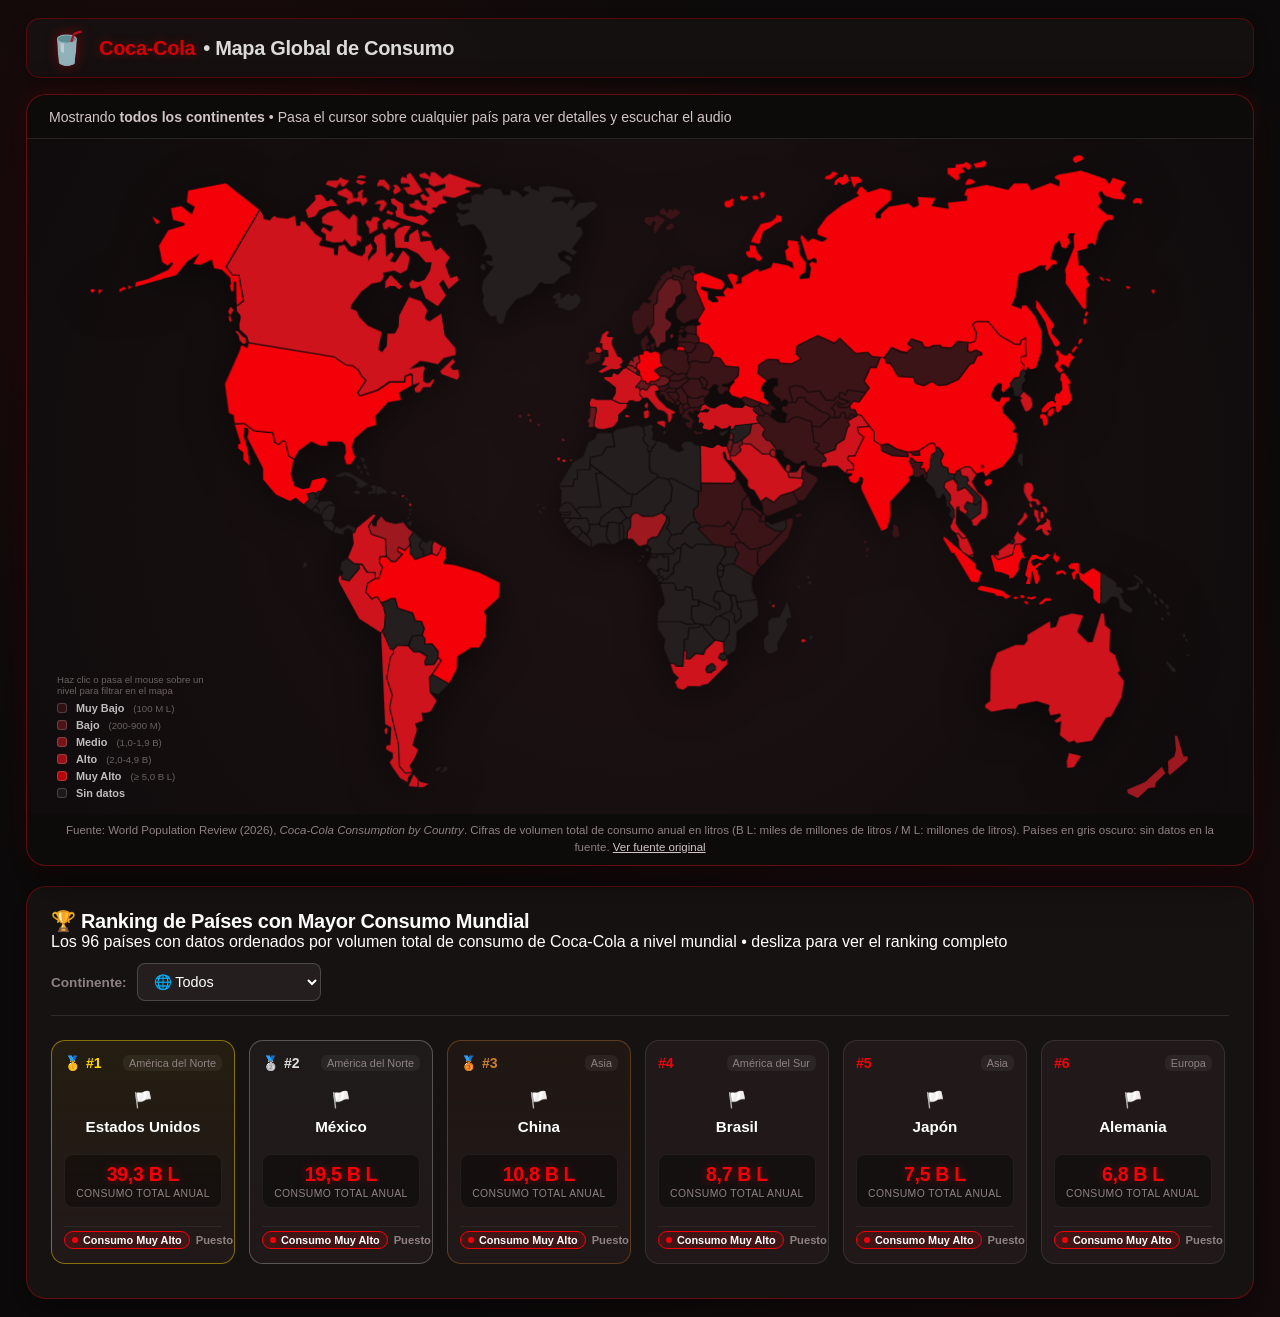
==== commit fa7e5c96: "feat: add scroll-view for ranking countries" ====
--- a/index.html
+++ b/index.html
@@ -497,7 +497,7 @@
             <section class="top-countries-section">
                 <div class="top-section-header">
                     <div class="top-title-group">
-                        <h2 id="ranking-card-title">🏆 Top 6 Países con Mayor Consumo</h2>
+                        <h2 id="ranking-card-title">🏆 Ranking de Países con Mayor Consumo</h2>
                         <div id="ranking-subtitle-container" class="ranking-subtitle-note">
                             <span>Los países con mayor volumen total de consumo de Coca-Cola a nivel mundial</span>
                         </div>
--- a/css/styles.css
+++ b/css/styles.css
@@ -460,12 +460,44 @@
     gap: 6px;
 }
 
-/* Grilla de los 6 Países */
+/* Ranking completo: fila con scroll horizontal (6 tarjetas visibles a la vez) */
 .top-countries-grid {
+    --visible-cards: 6;
+    --cards-gap: 14px;
     display: grid;
-    grid-template-columns: repeat(6, 1fr);
-    gap: 14px;
-    width: 100%;
+    grid-auto-flow: column;
+    grid-auto-columns: calc((100% - (var(--visible-cards) - 1) * var(--cards-gap)) / var(--visible-cards));
+    gap: var(--cards-gap);
+    width: 100%;
+    overflow-x: auto;
+    overscroll-behavior-x: contain;
+    scroll-snap-type: x proximity;
+    scroll-behavior: smooth;
+    /* Espacio para la elevación y sombra de las tarjetas al hacer hover */
+    padding: 8px 2px 12px;
+    scrollbar-width: thin;
+    scrollbar-color: var(--coca-red) transparent;
+}
+
+.top-countries-grid > .top-country-card {
+    scroll-snap-align: start;
+}
+
+.top-countries-grid::-webkit-scrollbar {
+    height: 8px;
+}
+
+.top-countries-grid::-webkit-scrollbar-track {
+    background: transparent;
+}
+
+.top-countries-grid::-webkit-scrollbar-thumb {
+    background: var(--coca-red);
+    border-radius: 8px;
+}
+
+.top-countries-grid:has(.no-top-countries) {
+    display: block;
 }
 
 .no-top-countries {
@@ -762,7 +794,7 @@
 /* Responsividad */
 @media (max-width: 1200px) {
     .top-countries-grid {
-        grid-template-columns: repeat(3, 1fr);
+        --visible-cards: 3;
     }
     .map-view-wrapper {
         height: 52vh;
@@ -782,7 +814,7 @@
         font-size: 1.35rem;
     }
     .top-countries-grid {
-        grid-template-columns: repeat(2, 1fr);
+        --visible-cards: 2;
     }
     .map-view-wrapper {
         height: 44vh;
@@ -802,7 +834,7 @@
 
 @media (max-width: 480px) {
     .top-countries-grid {
-        grid-template-columns: 1fr;
+        --visible-cards: 1.25;
     }
     .top-section-header {
         flex-direction: column;
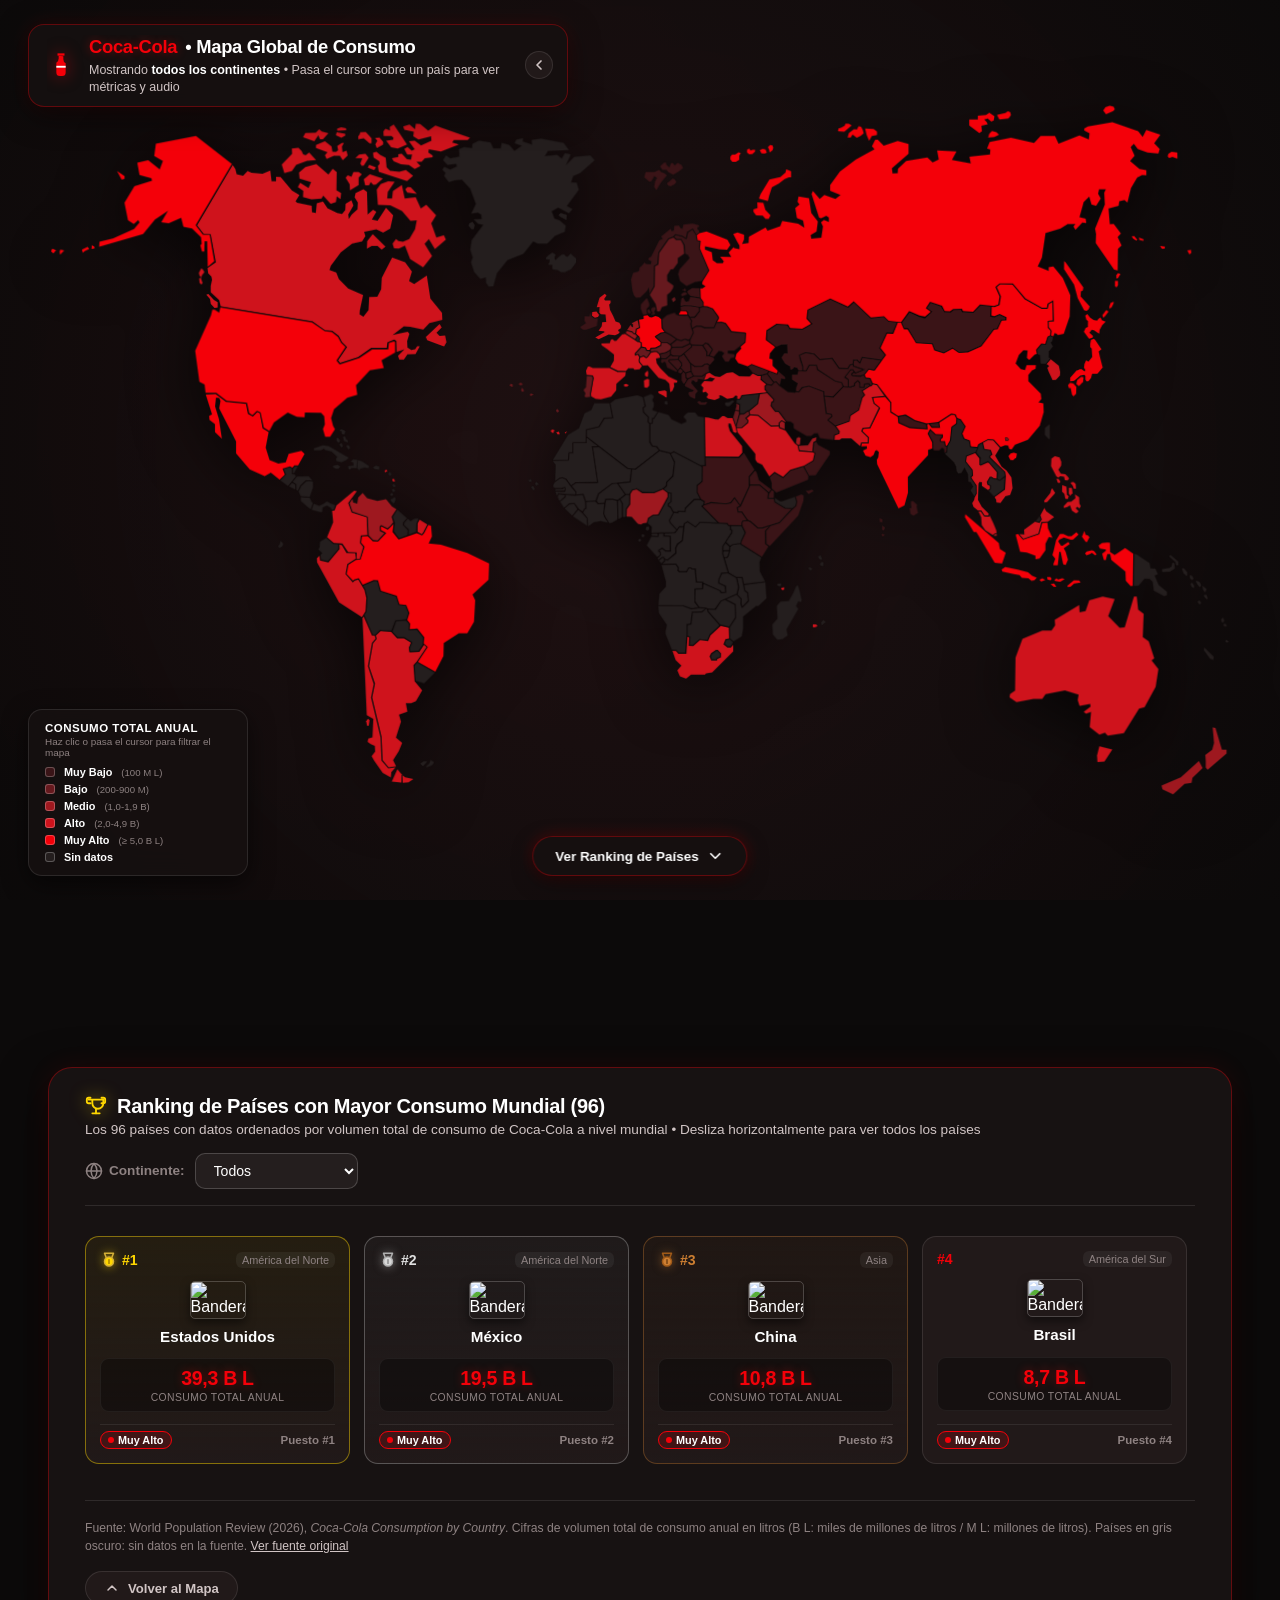
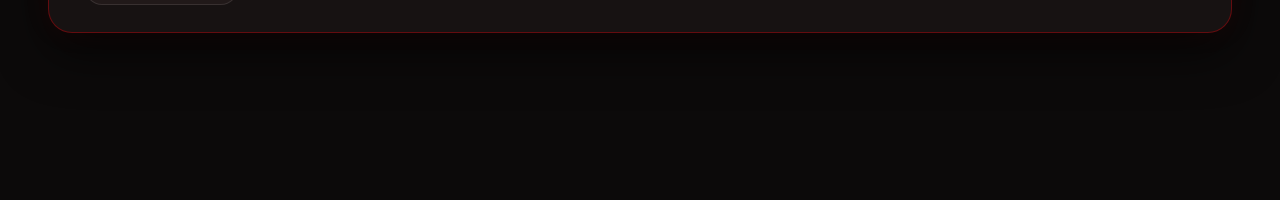
==== commit ef1f81ef: "feat: mapa a pantalla completa, titulo plegable y ranking con scroll horizontal - Rediseñar vista de" ====
--- a/index.html
+++ b/index.html
@@ -4,41 +4,50 @@
     <meta charset="UTF-8">
     <meta name="viewport" content="width=device-width, initial-scale=1.0">
     <title>Consumo Mundial de Coca-Cola | InfoVis 2026</title>
-    <link rel="icon" href="data:image/svg+xml,<svg xmlns=%22http://www.w3.org/2000/svg%22 viewBox=%220 0 100 100%22><text y=%22.9em%22 font-size=%2290%22>🥤</text></svg>">
+    <link rel="icon" href="data:image/svg+xml,%3Csvg xmlns='http://www.w3.org/2000/svg' viewBox='0 0 24 24' fill='%23F40009'%3E%3Cpath d='M9 2h6v2H9zm1 2.5V7a4 4 0 0 1-2 3.5v8.5a3 3 0 0 0 3 3h2a3 3 0 0 0 3-3V10.5A4 4 0 0 1 14 7V4.5z'/%3E%3C/svg%3E">
     <link rel="stylesheet" href="css/styles.css">
 </head>
 <body>
     <!-- Efecto de burbujas carbonatadas de fondo -->
     <div id="bubbles-bg"></div>
 
-    <div class="app-container">
-        <!-- Encabezado Principal -->
-        <header class="main-header">
-            <div class="brand-wrapper">
-                <span class="brand-logo-bottle">🥤</span>
-                <div class="brand-titles">
-                    <h1><span class="coca-brand">Coca-Cola</span> &bull; Mapa Global de Consumo</h1>
+    <main class="app-viewport">
+        <!-- PANTALLA 1: VISUALIZACIÓN COMPLETA DEL MAPA MUNDIAL (100dvh / Fullscreen) -->
+        <section class="fullscreen-map-section" id="map-section">
+            <!-- Título Flotante Integrado directamente en el mapa (Plegable/Desplegable lateralmente) -->
+            <header class="integrated-map-header" id="map-header-panel">
+                <div class="header-inner-content">
+                    <div class="brand-wrapper">
+                        <span class="brand-logo-bottle" aria-hidden="true">
+                            <svg class="brand-bottle-svg" viewBox="0 0 24 24" width="28" height="28" fill="none">
+                                <path d="M9 2h6v2H9z" fill="#F40009"/>
+                                <path d="M10 4v2.5a4 4 0 0 1-2 3.5v8.5a3 3 0 0 0 3 3h2a3 3 0 0 0 3-3V10.5A4 4 0 0 1 14 7V4.5z" fill="#F40009"/>
+                                <line x1="8" y1="13.5" x2="16" y2="13.5" stroke="#FFFFFF" stroke-width="1.6"/>
+                            </svg>
+                        </span>
+                        <div class="brand-titles">
+                            <h1><span class="coca-brand">Coca-Cola</span> &bull; Mapa Global de Consumo</h1>
+                            <div id="continent-banner-info" class="continent-info-banner">
+                                <span>Mostrando <strong>todos los continentes</strong> &bull; Pasa el cursor sobre un país para ver métricas y audio</span>
+                            </div>
+                        </div>
+                    </div>
                 </div>
-            </div>
-        </header>
-
-        <!-- Contenedor Principal: Hero Mapa Completo + Top 6 Inferior -->
-        <main class="main-layout">
-            <!-- Sección Hero: Mapa Mundial Completo -->
-            <section class="hero-map-section">
-                <div id="continent-banner-info" class="continent-info-banner">
-                    <span>Mostrando <strong>todos los continentes</strong> &bull; Pasa el cursor sobre cualquier país para ver detalles y escuchar el audio</span>
-                </div>
-
-                <div class="map-view-wrapper">
+                <!-- Botón de plegado/desplegado hacia el lateral -->
+                <button type="button" class="header-toggle-btn" id="header-toggle-btn" aria-label="Plegar panel de título" title="Plegar/Desplegar título" aria-expanded="true">
+                    <svg class="toggle-icon-svg" viewBox="0 0 24 24" width="16" height="16" fill="none" stroke="currentColor" stroke-width="2.5" stroke-linecap="round" stroke-linejoin="round" aria-hidden="true">
+                        <polyline points="15 18 9 12 15 6"></polyline>
+                    </svg>
+                </button>
+            </header>
+
+            <!-- Contenedor del Mapa al 100% del viewport sin scroll -->
+            <div class="map-fullscreen-container">
 <svg version="1.1"
      xmlns="http://www.w3.org/2000/svg"
      xmlns:xlink="http://www.w3.org/1999/xlink"
-     x="0px"
-     y="0px"
-     width="784.077px"
-     height="458.627px"
      viewBox="30.767 241.591 784.077 458.627"
+     preserveAspectRatio="xMidYMid meet"
      id="world-map">
 <title>Simple World Map</title>
 <desc>
@@ -439,80 +448,97 @@
     <path id="zw" d="M468.52,578.226l7.755,8.757l5.946,1.513l3.984-6.248l-0.312-8.281l-6.465-3.337l-2.431,1.098l-3.62,5.524l-5.014-0.053L468.52,578.226L468.52,578.226z"/>
 </g>
 </svg>
-
+            </div>
+
+            <!-- Barra de Leyenda Flotante (Escala Secuencial Monocromática Rojo Coca-Cola) -->
+            <div class="legend-bar">
+                <div class="legend-header">
+                    <span class="legend-title">Consumo Total Anual</span>
+                    <span class="legend-hint">Haz clic o pasa el cursor para filtrar el mapa</span>
                 </div>
-
-                <!-- Barra de Leyenda de Consumo Total (Escala Secuencial Monocromática Rojo Coca-Cola) -->
-                <div class="legend-bar">
-                    <div class="legend-header">
-                        <span class="legend-title"></span>
-                        <span class="legend-hint">Haz clic o pasa el mouse sobre un nivel para filtrar en el mapa</span>
-                    </div>
-                    <div class="legend-ramp-wrapper">
-                        <div class="legend-tiers">
-                            <div class="legend-tier" data-tier="muy_bajo" title="100 millones de litros al año">
-                                <span class="color-swatch" style="background-color: var(--tier-muy-bajo);"></span>
-                                <span class="tier-label">Muy Bajo</span>
-                                <span class="tier-range">(100 M L)</span>
-                            </div>
-                            <div class="legend-tier" data-tier="bajo" title="200 a 900 millones de litros al año">
-                                <span class="color-swatch" style="background-color: var(--tier-bajo);"></span>
-                                <span class="tier-label">Bajo</span>
-                                <span class="tier-range">(200-900 M)</span>
-                            </div>
-                            <div class="legend-tier" data-tier="medio" title="1,0 a 1,9 miles de millones de litros al año">
-                                <span class="color-swatch" style="background-color: var(--tier-medio);"></span>
-                                <span class="tier-label">Medio</span>
-                                <span class="tier-range">(1,0-1,9 B)</span>
-                            </div>
-                            <div class="legend-tier" data-tier="alto" title="2,0 a 4,9 miles de millones de litros al año">
-                                <span class="color-swatch" style="background-color: var(--tier-alto);"></span>
-                                <span class="tier-label">Alto</span>
-                                <span class="tier-range">(2,0-4,9 B)</span>
-                            </div>
-                            <div class="legend-tier" data-tier="muy_alto" title="≥ 5,0 miles de millones de litros al año">
-                                <span class="color-swatch" style="background-color: var(--tier-muy-alto);"></span>
-                                <span class="tier-label">Muy Alto</span>
-                                <span class="tier-range">(≥ 5,0 B L)</span>
-                            </div>
-                            <div class="legend-divider"></div>
-                            <div class="legend-tier tier-no-data" data-tier="sin_datos" title="Sin datos registrados">
-                                <span class="color-swatch" style="background-color: var(--tier-sin-datos); border: 1px solid rgba(255,255,255,0.25);"></span>
-                                <span class="tier-label">Sin datos</span>
-                            </div>
+                <div class="legend-ramp-wrapper">
+                    <div class="legend-tiers">
+                        <div class="legend-tier" data-tier="muy_bajo" title="100 millones de litros al año">
+                            <span class="color-swatch" style="background-color: var(--tier-muy-bajo);"></span>
+                            <span class="tier-label">Muy Bajo</span>
+                            <span class="tier-range">(100 M L)</span>
+                        </div>
+                        <div class="legend-tier" data-tier="bajo" title="200 a 900 millones de litros al año">
+                            <span class="color-swatch" style="background-color: var(--tier-bajo);"></span>
+                            <span class="tier-label">Bajo</span>
+                            <span class="tier-range">(200-900 M)</span>
+                        </div>
+                        <div class="legend-tier" data-tier="medio" title="1,0 a 1,9 miles de millones de litros al año">
+                            <span class="color-swatch" style="background-color: var(--tier-medio);"></span>
+                            <span class="tier-label">Medio</span>
+                            <span class="tier-range">(1,0-1,9 B)</span>
+                        </div>
+                        <div class="legend-tier" data-tier="alto" title="2,0 a 4,9 miles de millones de litros al año">
+                            <span class="color-swatch" style="background-color: var(--tier-alto);"></span>
+                            <span class="tier-label">Alto</span>
+                            <span class="tier-range">(2,0-4,9 B)</span>
+                        </div>
+                        <div class="legend-tier" data-tier="muy_alto" title="≥ 5,0 miles de millones de litros al año">
+                            <span class="color-swatch" style="background-color: var(--tier-muy-alto);"></span>
+                            <span class="tier-label">Muy Alto</span>
+                            <span class="tier-range">(≥ 5,0 B L)</span>
+                        </div>
+                        <div class="legend-divider"></div>
+                        <div class="legend-tier tier-no-data" data-tier="sin_datos" title="Sin datos registrados">
+                            <span class="color-swatch" style="background-color: var(--tier-sin-datos); border: 1px solid rgba(255,255,255,0.25);"></span>
+                            <span class="tier-label">Sin datos</span>
                         </div>
                     </div>
                 </div>
-
-                <!-- Nota de la fuente de datos -->
-                <p class="data-source-note">
-                    Fuente: World Population Review (2026), <em>Coca-Cola Consumption by Country</em>.
-                    Cifras de volumen total de consumo anual en litros (B L: miles de millones de litros / M L: millones de litros).
-                    Países en gris oscuro: sin datos en la fuente.
-                    <a href="https://worldpopulationreview.com/country-rankings/coca-cola-consumption-by-country" target="_blank" rel="noopener">Ver fuente original</a>
-                </p>
-            </section>
-
-            <!-- Sección Inferior: Primeros 6 Países con Mayor Consumo (Top 6 por Continente) -->
-            <section class="top-countries-section">
+            </div>
+
+            <!-- Botón / Indicador Flotante para desplazarse al Ranking -->
+            <a href="#ranking-section" class="scroll-to-ranking-btn" aria-label="Ver ranking de países">
+                <span>Ver Ranking de Países</span>
+                <svg viewBox="0 0 24 24" width="18" height="18" fill="none" stroke="currentColor" stroke-width="2.2" stroke-linecap="round" stroke-linejoin="round" aria-hidden="true">
+                    <polyline points="6 9 12 15 18 9"></polyline>
+                </svg>
+            </a>
+        </section>
+
+        <!-- PANTALLA 2: SECCIÓN DE RANKING (Visible al hacer scroll) -->
+        <section class="top-countries-section" id="ranking-section">
+            <div class="ranking-content-wrapper">
                 <div class="top-section-header">
                     <div class="top-title-group">
-                        <h2 id="ranking-card-title">🏆 Ranking de Países con Mayor Consumo</h2>
+                        <h2 id="ranking-card-title">
+                            <svg class="trophy-svg" viewBox="0 0 24 24" width="24" height="24" fill="none" stroke="#FFD700" stroke-width="2" stroke-linecap="round" stroke-linejoin="round" aria-hidden="true">
+                                <path d="M6 9H4a2 2 0 0 1-2-2V5a2 2 0 0 1 2-2h2"/>
+                                <path d="M18 9h2a2 2 0 0 0 2-2V5a2 2 0 0 0-2-2h-2"/>
+                                <path d="M4 5h16v4a6 6 0 0 1-12 0V5z"/>
+                                <path d="M12 15v5"/>
+                                <path d="M8 20h8"/>
+                            </svg>
+                            <span>Top 6 Países con Mayor Consumo</span>
+                        </h2>
                         <div id="ranking-subtitle-container" class="ranking-subtitle-note">
                             <span>Los países con mayor volumen total de consumo de Coca-Cola a nivel mundial</span>
                         </div>
                     </div>
-                    <!-- Filtro Continentes -->
+
+                    <!-- Filtro Continentes con icono SVG y sin emojis en options -->
                     <div class="ranking-filter">
-                        <label for="continent-selector">Continente:</label>
+                        <label for="continent-selector">
+                            <svg class="globe-svg" viewBox="0 0 24 24" width="18" height="18" fill="none" stroke="currentColor" stroke-width="2" stroke-linecap="round" stroke-linejoin="round" aria-hidden="true">
+                                <circle cx="12" cy="12" r="10"/>
+                                <line x1="2" y1="12" x2="22" y2="12"/>
+                                <path d="M12 2a15.3 15.3 0 0 1 4 10 15.3 15.3 0 0 1-4 10 15.3 15.3 0 0 1-4-10 15.3 15.3 0 0 1 4-10z"/>
+                            </svg>
+                            <span>Continente:</span>
+                        </label>
                         <select id="continent-selector">
-                        <option value="Todos">🌐 Todos</option>
-                        <option value="América del Sur">🌎 América del Sur</option>
-                        <option value="América del Norte">🌎 América del Norte</option>
-                        <option value="Europa">🌍 Europa</option>
-                        <option value="África">🌍 África</option>
-                        <option value="Asia">🌏 Asia</option>
-                        <option value="Oceanía">🌏 Oceanía</option>
+                            <option value="Todos">Todos</option>
+                            <option value="América del Sur">América del Sur</option>
+                            <option value="América del Norte">América del Norte</option>
+                            <option value="Europa">Europa</option>
+                            <option value="África">África</option>
+                            <option value="Asia">Asia</option>
+                            <option value="Oceanía">Oceanía</option>
                         </select>
                     </div>
                 </div>
@@ -520,9 +546,25 @@
                 <div id="top-countries-grid" class="top-countries-grid">
                     <!-- Generado dinámicamente con las banderas, nombres y consumos -->
                 </div>
-            </section>
-        </main>
-    </div>
+
+                <!-- Footer del ranking: Fuente de datos y enlace para volver al mapa -->
+                <div class="ranking-footer">
+                    <p class="data-source-note">
+                        Fuente: World Population Review (2026), <em>Coca-Cola Consumption by Country</em>.
+                        Cifras de volumen total de consumo anual en litros (B L: miles de millones de litros / M L: millones de litros).
+                        Países en gris oscuro: sin datos en la fuente.
+                        <a href="https://worldpopulationreview.com/country-rankings/coca-cola-consumption-by-country" target="_blank" rel="noopener">Ver fuente original</a>
+                    </p>
+                    <a href="#map-section" class="back-to-map-btn" aria-label="Volver arriba al mapa">
+                        <svg viewBox="0 0 24 24" width="16" height="16" fill="none" stroke="currentColor" stroke-width="2.2" stroke-linecap="round" stroke-linejoin="round" aria-hidden="true">
+                            <polyline points="18 15 12 9 6 15"></polyline>
+                        </svg>
+                        <span>Volver al Mapa</span>
+                    </a>
+                </div>
+            </div>
+        </section>
+    </main>
 
     <!-- Tooltip Flotante para Hover -->
     <div id="country-tooltip"></div>
--- a/css/styles.css
+++ b/css/styles.css
@@ -36,11 +36,17 @@
     padding: 0;
 }
 
+html {
+    scroll-behavior: smooth;
+    scroll-snap-type: y proximity;
+}
+
 body {
     background-color: var(--bg-main);
     color: var(--text-primary);
     font-family: var(--font-family);
     min-height: 100vh;
+    min-height: 100dvh;
     overflow-x: hidden;
     position: relative;
     background-image: 
@@ -87,40 +93,123 @@
     }
 }
 
-/* --- Layout Principal --- */
-.app-container {
+/* --- Contenedor Principal (Flujo Vertical por Pantallas) --- */
+.app-viewport {
     position: relative;
     z-index: 1;
     display: flex;
     flex-direction: column;
+    width: 100%;
+}
+
+/* ====================================================================
+   PANTALLA 1: VISUALIZACIÓN COMPLETA DEL MAPA MUNDIAL (100dvh)
+   Sin bordes de caja, adaptada al tamaño exacto de la pantalla.
+   ==================================================================== */
+.fullscreen-map-section {
+    position: relative;
+    width: 100vw;
+    width: 100%;
+    height: 100vh;
+    height: 100dvh;
     min-height: 100vh;
-    padding: 18px 26px;
-    gap: 16px;
-}
-
-/* --- Encabezado --- */
-.main-header {
-    display: flex;
-    justify-content: space-between;
-    align-items: center;
-    background: var(--bg-surface);
+    min-height: 100dvh;
+    overflow: hidden;
+    display: flex;
+    align-items: center;
+    justify-content: center;
+    scroll-snap-align: start;
+    background: radial-gradient(circle at 50% 50%, rgba(38, 20, 22, 0.75) 0%, rgba(12, 10, 10, 0.98) 100%);
+}
+
+/* Encabezado y Título Integrado Flotante dentro del mapa (Plegable lateralmente) */
+.integrated-map-header {
+    position: absolute;
+    top: 24px;
+    left: 28px;
+    z-index: 10;
+    pointer-events: auto;
+    background: rgba(22, 16, 17, 0.88);
+    backdrop-filter: blur(14px);
+    -webkit-backdrop-filter: blur(14px);
     border: 1px solid var(--border-accent);
-    padding: 10px 20px;
-    border-radius: 14px;
-    box-shadow: 0 6px 18px rgba(0, 0, 0, 0.35);
-    opacity: 0.85;
+    border-radius: 16px;
+    padding: 10px 14px 10px 18px;
+    box-shadow: 0 8px 30px rgba(0, 0, 0, 0.55), 0 0 20px rgba(244, 0, 9, 0.12);
+    max-width: min(540px, calc(100vw - 56px));
+    display: flex;
+    align-items: center;
+    gap: 12px;
+    transition: transform 0.35s cubic-bezier(0.16, 1, 0.3, 1), box-shadow 0.3s ease, border-color 0.3s ease;
+}
+
+/* Estado plegado hacia el lateral izquierdo */
+.integrated-map-header.is-collapsed {
+    transform: translateX(calc(-100% + 48px));
+    box-shadow: 0 4px 18px rgba(0, 0, 0, 0.6);
+}
+
+.integrated-map-header.is-collapsed .header-inner-content {
+    opacity: 0;
+    pointer-events: none;
+}
+
+.integrated-map-header.is-collapsed .header-toggle-btn .toggle-icon-svg {
+    transform: rotate(180deg);
+}
+
+.header-inner-content {
+    transition: opacity 0.25s ease;
+    overflow: hidden;
+}
+
+/* Botón de alternancia de plegado */
+.header-toggle-btn {
+    background: var(--bg-surface-elevated);
+    color: var(--text-secondary);
+    border: 1px solid var(--border-subtle);
+    width: 28px;
+    height: 28px;
+    border-radius: 50%;
+    display: flex;
+    align-items: center;
+    justify-content: center;
+    cursor: pointer;
+    flex-shrink: 0;
+    transition: all 0.2s ease;
+    padding: 0;
+}
+
+.header-toggle-btn:hover {
+    background: rgba(244, 0, 9, 0.25);
+    border-color: var(--coca-red);
+    color: #FFFFFF;
+    box-shadow: 0 0 10px rgba(244, 0, 9, 0.4);
+    transform: scale(1.08);
+}
+
+.toggle-icon-svg {
+    transition: transform 0.35s cubic-bezier(0.16, 1, 0.3, 1);
+    display: block;
 }
 
 .brand-wrapper {
     display: flex;
     align-items: center;
-    gap: 12px;
+    gap: 14px;
 }
 
 .brand-logo-bottle {
-    font-size: 2rem;
-    filter: drop-shadow(0 0 6px rgba(244, 0, 9, 0.5));
-    animation: bottleBounce 3s ease-in-out infinite;
+    display: flex;
+    align-items: center;
+    justify-content: center;
+    filter: drop-shadow(0 0 8px rgba(244, 0, 9, 0.5));
+    animation: bottleBounce 3.5s ease-in-out infinite;
+    flex-shrink: 0;
+}
+
+.brand-bottle-svg {
+    display: block;
 }
 
 @keyframes bottleBounce {
@@ -129,13 +218,14 @@
 }
 
 .brand-titles h1 {
-    font-size: 1.25rem;
+    font-size: 1.15rem;
     font-weight: 800;
     letter-spacing: -0.3px;
+    margin: 0;
     display: flex;
     align-items: center;
     gap: 8px;
-    margin: 0;
+    line-height: 1.25;
 }
 
 .brand-titles h1 .coca-brand {
@@ -143,128 +233,40 @@
     text-shadow: 0 0 10px rgba(244, 0, 9, 0.4);
 }
 
-.brand-titles p {
+.continent-info-banner {
+    margin-top: 4px;
+    font-size: 0.78rem;
     color: var(--text-secondary);
-    font-size: 0.9rem;
-    margin-top: 4px;
-}
-
-/* --- Barra de Filtros por Continentes --- */
-.toolbar-section {
-    display: flex;
-    align-items: center;
-    justify-content: flex-start;
-    flex-wrap: wrap;
-    gap: 12px;
-    background: var(--bg-surface);
-    border: 1px solid var(--border-subtle);
-    padding: 10px 18px;
-    border-radius: 14px;
-}
-
-.continent-filters {
-    display: flex;
-    align-items: center;
-    gap: 8px;
-    flex-wrap: wrap;
-}
-
-.filter-label {
-    font-size: 0.82rem;
-    font-weight: 600;
-    color: var(--text-muted);
-    text-transform: uppercase;
-    letter-spacing: 0.4px;
-    margin-right: 4px;
-}
-
-.continent-btn {
-    background: var(--bg-surface-elevated);
-    color: var(--text-secondary);
-    border: 1px solid var(--border-subtle);
-    padding: 6px 14px;
-    border-radius: 18px;
-    font-size: 0.82rem;
-    font-weight: 500;
-    cursor: pointer;
-    transition: all 0.18s ease;
-    display: flex;
-    align-items: center;
-    gap: 6px;
-}
-
-.continent-btn:hover {
-    color: var(--text-primary);
-    border-color: rgba(255, 255, 255, 0.3);
-    background: #2a2020;
-}
-
-.continent-btn.active {
-    background: linear-gradient(135deg, var(--coca-red), var(--coca-red-dark));
+    line-height: 1.35;
+}
+
+.continent-info-banner strong {
     color: #FFFFFF;
-    border-color: transparent;
-    box-shadow: 0 3px 12px rgba(244, 0, 9, 0.4);
-    font-weight: 700;
-}
-
-/* --- Contenedor Principal: Flujo Vertical Hero + Top 6 Inferior --- */
-.main-layout {
-    display: flex;
-    flex-direction: column;
-    gap: 20px;
-    width: 100%;
-}
-
-/* --- Sección Hero: Mapa Mundial Completo --- */
-.hero-map-section {
-    background: var(--bg-surface);
-    border: 1px solid var(--border-accent);
-    border-radius: 20px;
-    position: relative;
+}
+
+/* Área del Mapa a Pantalla Completa: escala fluida para adaptarse a cualquier resolución */
+.map-fullscreen-container {
+    position: absolute;
+    top: 0;
+    left: 0;
+    width: 100%;
+    height: 100%;
+    display: flex;
+    align-items: center;
+    justify-content: center;
+    padding: clamp(20px, 4vh, 50px) clamp(20px, 4vw, 60px);
+    box-sizing: border-box;
     overflow: hidden;
-    display: flex;
-    flex-direction: column;
-    box-shadow: 0 14px 40px rgba(0, 0, 0, 0.5), 0 0 25px rgba(244, 0, 9, 0.12);
-    width: 100%;
-}
-
-.continent-info-banner {
-    display: flex;
-    justify-content: space-between;
-    align-items: center;
-    padding: 12px 22px;
-    background: rgba(0, 0, 0, 0.45);
-    border-bottom: 1px solid var(--border-subtle);
-    font-size: 0.88rem;
-    color: var(--text-secondary);
-    min-height: 44px;
-    box-sizing: border-box;
-}
-
-/* Área del Mapa en Hero: Máxima visibilidad y centrado */
-.map-view-wrapper {
-    position: relative;
-    display: flex;
-    justify-content: center;
-    align-items: center;
-    padding: 16px 20px;
-    width: 100%;
-    min-height: 650px;
-    height: 75vh;
-    max-height: 850px;
-    overflow: hidden;
-    box-sizing: border-box;
-    background: radial-gradient(circle at 50% 50%, rgba(35, 18, 20, 0.6) 0%, rgba(15, 11, 12, 0.95) 100%);
 }
 
 #world-map {
     width: 100%;
     height: 100%;
-    max-width: 1180px;
+    max-width: 100%;
     max-height: 100%;
     display: block;
-    margin: 0 auto;
-    filter: drop-shadow(0 6px 20px rgba(0, 0, 0, 0.5));
+    margin: auto;
+    filter: drop-shadow(0 10px 32px rgba(0, 0, 0, 0.7));
 }
 
 /* --- Estilos SVG para cada país (Optimizado para 60fps) --- */
@@ -297,23 +299,30 @@
     filter: drop-shadow(0 0 5px rgba(255, 255, 255, 0.6));
 }
 
-/* --- Barra de Leyenda de Consumo (Escala Secuencial Monocromática) --- */
+/* --- Barra de Leyenda de Consumo Integrada Flotante --- */
 .legend-bar {
     position: absolute;
-    bottom: 60px;
-    left: 24px;
-    z-index: 5;
+    bottom: 24px;
+    left: 28px;
+    z-index: 10;
     display: flex;
     flex-direction: column;
     align-items: flex-start;
-    gap: 6px;
-    padding: 6px;
-    max-width: 180px;
-    background: transparent;
-    border: none;
-    border-radius: 0;
-    box-shadow: none;
-    opacity: 0.73;
+    gap: 8px;
+    padding: 12px 16px;
+    max-width: 220px;
+    background: rgba(22, 16, 17, 0.88);
+    backdrop-filter: blur(14px);
+    -webkit-backdrop-filter: blur(14px);
+    border: 1px solid var(--border-subtle);
+    border-radius: 14px;
+    box-shadow: 0 8px 24px rgba(0, 0, 0, 0.55);
+    transition: border-color 0.2s ease, box-shadow 0.2s ease;
+}
+
+.legend-bar:hover {
+    border-color: var(--border-accent);
+    box-shadow: 0 10px 30px rgba(0, 0, 0, 0.65), 0 0 16px rgba(244, 0, 9, 0.15);
 }
 
 .legend-header {
@@ -323,7 +332,7 @@
 }
 
 .legend-title {
-    font-size: 0.7rem;
+    font-size: 0.72rem;
     font-weight: 700;
     color: var(--text-primary);
     text-transform: uppercase;
@@ -331,8 +340,47 @@
 }
 
 .legend-hint {
-    font-size: 0.6rem;
-    color: var(--text-muted);
+    font-size: 0.62rem;
+    color: var(--text-muted);
+}
+
+/* Botón / Indicador Flotante para hacer Scroll al Ranking */
+.scroll-to-ranking-btn {
+    position: absolute;
+    bottom: 24px;
+    left: 50%;
+    transform: translateX(-50%);
+    z-index: 10;
+    display: inline-flex;
+    align-items: center;
+    gap: 8px;
+    background: rgba(22, 16, 17, 0.88);
+    backdrop-filter: blur(14px);
+    -webkit-backdrop-filter: blur(14px);
+    color: var(--text-primary);
+    border: 1px solid var(--border-accent);
+    padding: 10px 22px;
+    border-radius: 30px;
+    font-size: 0.84rem;
+    font-weight: 600;
+    text-decoration: none;
+    cursor: pointer;
+    box-shadow: 0 6px 20px rgba(0, 0, 0, 0.5), 0 0 16px rgba(244, 0, 9, 0.25);
+    transition: all 0.25s cubic-bezier(0.16, 1, 0.3, 1);
+    animation: subtleFloating 2.8s ease-in-out infinite;
+}
+
+.scroll-to-ranking-btn:hover {
+    color: #FFFFFF;
+    background: rgba(244, 0, 9, 0.25);
+    border-color: var(--coca-red);
+    box-shadow: 0 8px 26px rgba(0, 0, 0, 0.6), 0 0 24px rgba(244, 0, 9, 0.45);
+    transform: translateX(-50%) translateY(-3px);
+}
+
+@keyframes subtleFloating {
+    0%, 100% { transform: translateX(-50%) translateY(0); }
+    50% { transform: translateX(-50%) translateY(-5px); }
 }
 
 .legend-ramp-wrapper {
@@ -413,27 +461,47 @@
     text-decoration: underline;
 }
 
-/* --- Sección Inferior: Top 6 Países con Mayor Consumo --- */
+/* ====================================================================
+   PANTALLA 2: SECCIÓN DE RANKING (Visualizada al hacer scroll)
+   ==================================================================== */
 .top-countries-section {
+    width: 100%;
+    min-height: 100vh;
+    min-height: 100dvh;
+    display: flex;
+    flex-direction: column;
+    justify-content: center;
+    align-items: center;
+    padding: clamp(36px, 6vh, 64px) clamp(20px, 4vw, 48px);
+    background: var(--bg-main);
+    position: relative;
+    z-index: 2;
+    scroll-snap-align: start;
+    box-sizing: border-box;
+}
+
+.ranking-content-wrapper {
+    max-width: 1360px;
+    width: 100%;
+    display: flex;
+    flex-direction: column;
+    gap: 20px;
     background: var(--bg-surface);
     border: 1px solid var(--border-accent);
-    border-radius: 20px;
-    padding: 22px 24px;
-    box-shadow: 0 12px 35px rgba(0, 0, 0, 0.45);
-    display: flex;
-    flex-direction: column;
+    border-radius: 24px;
+    padding: clamp(20px, 3vh, 32px) clamp(20px, 3vw, 36px);
+    box-shadow: 0 18px 50px rgba(0, 0, 0, 0.65), 0 0 25px rgba(244, 0, 9, 0.1);
+    box-sizing: border-box;
+}
+
+.top-section-header {
+    display: flex;
+    justify-content: space-between;
+    align-items: center;
+    flex-wrap: wrap;
     gap: 16px;
-    width: 100%;
-}
-
-.top-section-header {
-    display: flex;
-    justify-content: space-between;
-    align-items: center;
-    flex-wrap: wrap;
-    gap: 12px;
     border-bottom: 1px solid var(--border-subtle);
-    padding-bottom: 14px;
+    padding-bottom: 16px;
 }
 
 .top-title-group h2 {
@@ -442,25 +510,43 @@
     color: var(--text-primary);
     display: flex;
     align-items: center;
-    gap: 8px;
+    gap: 10px;
     letter-spacing: -0.3px;
-}
-
-.top-filter-indicator {
-    background: rgba(244, 0, 9, 0.16);
-    border: 1px solid var(--coca-red);
-    color: #FFFFFF;
-    padding: 5px 14px;
-    border-radius: 20px;
-    font-size: 0.8rem;
-    font-weight: 700;
-    box-shadow: 0 0 12px rgba(244, 0, 9, 0.28);
-    display: flex;
+    margin: 0;
+}
+
+.trophy-svg {
+    flex-shrink: 0;
+    filter: drop-shadow(0 0 8px rgba(255, 215, 0, 0.5));
+}
+
+.ranking-subtitle-note {
+    font-size: 0.85rem;
+    color: var(--text-secondary);
+    margin-top: 4px;
+}
+
+.ranking-filter {
+    display: flex;
+    align-items: center;
+    gap: 10px;
+}
+
+.ranking-filter label {
+    display: inline-flex;
     align-items: center;
     gap: 6px;
-}
-
-/* Ranking completo: fila con scroll horizontal (6 tarjetas visibles a la vez) */
+    color: var(--text-muted);
+    font-size: 0.85rem;
+    font-weight: 600;
+}
+
+.globe-svg {
+    flex-shrink: 0;
+    color: var(--text-muted);
+}
+
+/* Ranking completo: carrusel/fila continua con scroll horizontal para todos los países */
 .top-countries-grid {
     --visible-cards: 6;
     --cards-gap: 14px;
@@ -473,14 +559,15 @@
     overscroll-behavior-x: contain;
     scroll-snap-type: x proximity;
     scroll-behavior: smooth;
-    /* Espacio para la elevación y sombra de las tarjetas al hacer hover */
-    padding: 8px 2px 12px;
+    padding: 10px 4px 16px;
     scrollbar-width: thin;
-    scrollbar-color: var(--coca-red) transparent;
+    scrollbar-color: var(--coca-red) rgba(255, 255, 255, 0.06);
+    box-sizing: border-box;
 }
 
 .top-countries-grid > .top-country-card {
     scroll-snap-align: start;
+    min-width: 195px;
 }
 
 .top-countries-grid::-webkit-scrollbar {
@@ -488,12 +575,17 @@
 }
 
 .top-countries-grid::-webkit-scrollbar-track {
-    background: transparent;
+    background: rgba(255, 255, 255, 0.05);
+    border-radius: 4px;
 }
 
 .top-countries-grid::-webkit-scrollbar-thumb {
     background: var(--coca-red);
     border-radius: 8px;
+}
+
+.top-countries-grid::-webkit-scrollbar-thumb:hover {
+    background: #FF2E36;
 }
 
 .top-countries-grid:has(.no-top-countries) {
@@ -513,7 +605,7 @@
     background: var(--bg-surface-elevated);
     border: 1px solid var(--border-subtle);
     border-radius: 14px;
-    padding: 14px 12px;
+    padding: 14px 14px;
     display: flex;
     flex-direction: column;
     justify-content: space-between;
@@ -523,6 +615,7 @@
     position: relative;
     overflow: hidden;
     user-select: none;
+    box-sizing: border-box;
 }
 
 .top-country-card:hover,
@@ -553,16 +646,19 @@
     display: flex;
     justify-content: space-between;
     align-items: center;
-    gap: 6px;
+    gap: 8px;
+    width: 100%;
 }
 
 .card-rank-badge {
     font-weight: 800;
     font-size: 0.88rem;
     color: var(--coca-red);
-    display: flex;
+    display: inline-flex;
     align-items: center;
     gap: 4px;
+    flex-shrink: 0;
+    white-space: nowrap;
 }
 
 .card-rank-badge.podium-1 {
@@ -582,6 +678,10 @@
     padding: 2px 6px;
     border-radius: 6px;
     white-space: nowrap;
+    overflow: hidden;
+    text-overflow: ellipsis;
+    max-width: 58%;
+    flex-shrink: 1;
 }
 
 .card-center {
@@ -656,21 +756,24 @@
     justify-content: space-between;
     align-items: center;
     gap: 6px;
-    font-size: 0.7rem;
-    padding-top: 4px;
-    border-top: 1px solid rgba(255, 255, 255, 0.06);
+    font-size: 0.72rem;
+    padding-top: 6px;
+    border-top: 1px solid rgba(255, 255, 255, 0.08);
+    width: 100%;
+    box-sizing: border-box;
 }
 
 .card-tier-pill {
     display: inline-flex;
     align-items: center;
-    gap: 5px;
+    gap: 4px;
     font-size: 0.68rem;
     font-weight: 600;
     padding: 2px 7px;
     border-radius: 10px;
     border: 1px solid;
     white-space: nowrap;
+    flex-shrink: 0;
 }
 
 .tier-dot {
@@ -678,13 +781,18 @@
     height: 6px;
     border-radius: 50%;
     display: inline-block;
+    flex-shrink: 0;
 }
 
 .card-global-ref {
     color: var(--text-muted);
-    font-weight: 600;
-    font-size: 0.7rem;
+    font-weight: 700;
+    font-size: 0.72rem;
     white-space: nowrap;
+    flex-shrink: 0;
+    text-align: right;
+    margin-left: auto;
+    padding-left: 4px;
 }
 
 /* --- Tooltip Flotante de Hover (Optimizado para GPU) --- */
@@ -791,92 +899,170 @@
     margin: 0;
 }
 
-/* Responsividad */
-@media (max-width: 1200px) {
-    .top-countries-grid {
-        --visible-cards: 3;
-    }
-    .map-view-wrapper {
-        height: 52vh;
-        min-height: 440px;
-    }
-}
-
-@media (max-width: 768px) {
-    .app-container {
-        padding: 12px 14px;
-        gap: 12px;
-    }
-    .main-header {
-        padding: 12px 16px;
-    }
-    .brand-titles h1 {
-        font-size: 1.35rem;
-    }
-    .top-countries-grid {
-        --visible-cards: 2;
-    }
-    .map-view-wrapper {
-        height: 44vh;
-        min-height: 340px;
-        padding: 10px;
-    }
-    .legend-bar {
-        flex-direction: column;
-        align-items: flex-start;
-        gap: 10px;
-    }
-    .legend-tiers {
-        width: 100%;
-        justify-content: flex-start;
-    }
-}
-
-@media (max-width: 480px) {
-    .top-countries-grid {
-        --visible-cards: 1.25;
-    }
-    .top-section-header {
-        flex-direction: column;
-        align-items: flex-start;
-        gap: 8px;
-    }
+/* Medallas e Iconos Vectoriales SVG */
+.rank-medal {
+    display: inline-flex;
+    align-items: center;
+    justify-content: center;
+}
+
+.rank-medal-svg {
+    display: block;
+    flex-shrink: 0;
+}
+
+.rank-medal-gold {
+    filter: drop-shadow(0 0 5px rgba(255, 215, 0, 0.6));
+}
+
+.rank-medal-silver {
+    filter: drop-shadow(0 0 5px rgba(224, 224, 224, 0.5));
+}
+
+.rank-medal-bronze {
+    filter: drop-shadow(0 0 5px rgba(205, 127, 50, 0.5));
+}
+
+.flag-placeholder-svg {
+    display: inline-block;
+    vertical-align: middle;
+    opacity: 0.65;
+}
+
+/* Pie de la Sección de Ranking */
+.ranking-footer {
+    display: flex;
+    justify-content: space-between;
+    align-items: center;
+    flex-wrap: wrap;
+    gap: 16px;
+    padding-top: 18px;
+    border-top: 1px solid var(--border-subtle);
+}
+
+.ranking-footer .data-source-note {
+    margin: 0;
+    padding: 0;
+    background: transparent;
+    text-align: left;
+    font-size: 0.76rem;
+    line-height: 1.5;
+    color: var(--text-muted);
+}
+
+.back-to-map-btn {
+    display: inline-flex;
+    align-items: center;
+    gap: 8px;
+    background: var(--bg-surface-elevated);
+    color: var(--text-secondary);
+    border: 1px solid var(--border-subtle);
+    padding: 8px 18px;
+    border-radius: 20px;
+    font-size: 0.82rem;
+    font-weight: 600;
+    text-decoration: none;
+    transition: all 0.2s ease;
+    white-space: nowrap;
+}
+
+.back-to-map-btn:hover {
+    color: #FFFFFF;
+    background: rgba(244, 0, 9, 0.22);
+    border-color: var(--coca-red);
+    box-shadow: 0 4px 14px rgba(244, 0, 9, 0.3);
+    transform: translateY(-2px);
 }
 
 /* Selector de continente integrado al tema oscuro */
-.ranking-filter {
-    display: flex;
-    align-items: center;
-    gap: 10px;
-}
-
-.ranking-filter label {
-    color: var(--text-muted);
-    font-size: 0.85rem;
-    font-weight: 600;
-}
-
 #continent-selector {
     background-color: #241E1E;
     color: #FFFFFF;
     border: 1px solid rgba(255, 255, 255, 0.18);
-    border-radius: 8px;
-    padding: 9px 12px;
-    font-size: 0.9rem;
+    border-radius: 10px;
+    padding: 8px 14px;
+    font-size: 0.88rem;
     cursor: pointer;
     outline: none;
+    transition: border-color 0.2s ease, box-shadow 0.2s ease;
 }
 
 #continent-selector:hover {
-    border-color: #3dc1ac;
+    border-color: var(--coca-red);
 }
 
 #continent-selector:focus {
-    border-color: #3dc1ac;
-    box-shadow: 0 0 0 2px rgba(61, 193, 172, 0.15);
+    border-color: var(--coca-red);
+    box-shadow: 0 0 0 2px rgba(244, 0, 9, 0.25);
 }
 
 #continent-selector option {
     background-color: #241E1E;
     color: #FFFFFF;
 }
+
+/* Responsividad Adaptada */
+@media (max-width: 1280px) {
+    .top-countries-grid {
+        --visible-cards: 4;
+    }
+}
+
+@media (max-width: 860px) {
+    .top-countries-grid {
+        --visible-cards: 3;
+    }
+    .integrated-map-header {
+        top: 16px;
+        left: 16px;
+        padding: 10px 14px;
+        max-width: calc(100vw - 32px);
+    }
+    .brand-titles h1 {
+        font-size: 1rem;
+    }
+    .continent-info-banner {
+        font-size: 0.74rem;
+    }
+    .legend-bar {
+        bottom: 70px;
+        left: 16px;
+        padding: 10px 12px;
+        max-width: 200px;
+    }
+    .scroll-to-ranking-btn {
+        bottom: 16px;
+        padding: 8px 18px;
+        font-size: 0.8rem;
+    }
+}
+
+@media (max-width: 600px) {
+    .top-countries-grid {
+        --visible-cards: 2;
+    }
+    .integrated-map-header {
+        top: 10px;
+        left: 10px;
+        padding: 8px 12px;
+        border-radius: 12px;
+    }
+    .legend-bar {
+        display: none;
+    }
+    .top-section-header {
+        flex-direction: column;
+        align-items: flex-start;
+        gap: 12px;
+    }
+    .ranking-footer {
+        flex-direction: column;
+        align-items: flex-start;
+    }
+}
+
+@media (max-width: 420px) {
+    .top-countries-grid {
+        --visible-cards: 1.25;
+    }
+}
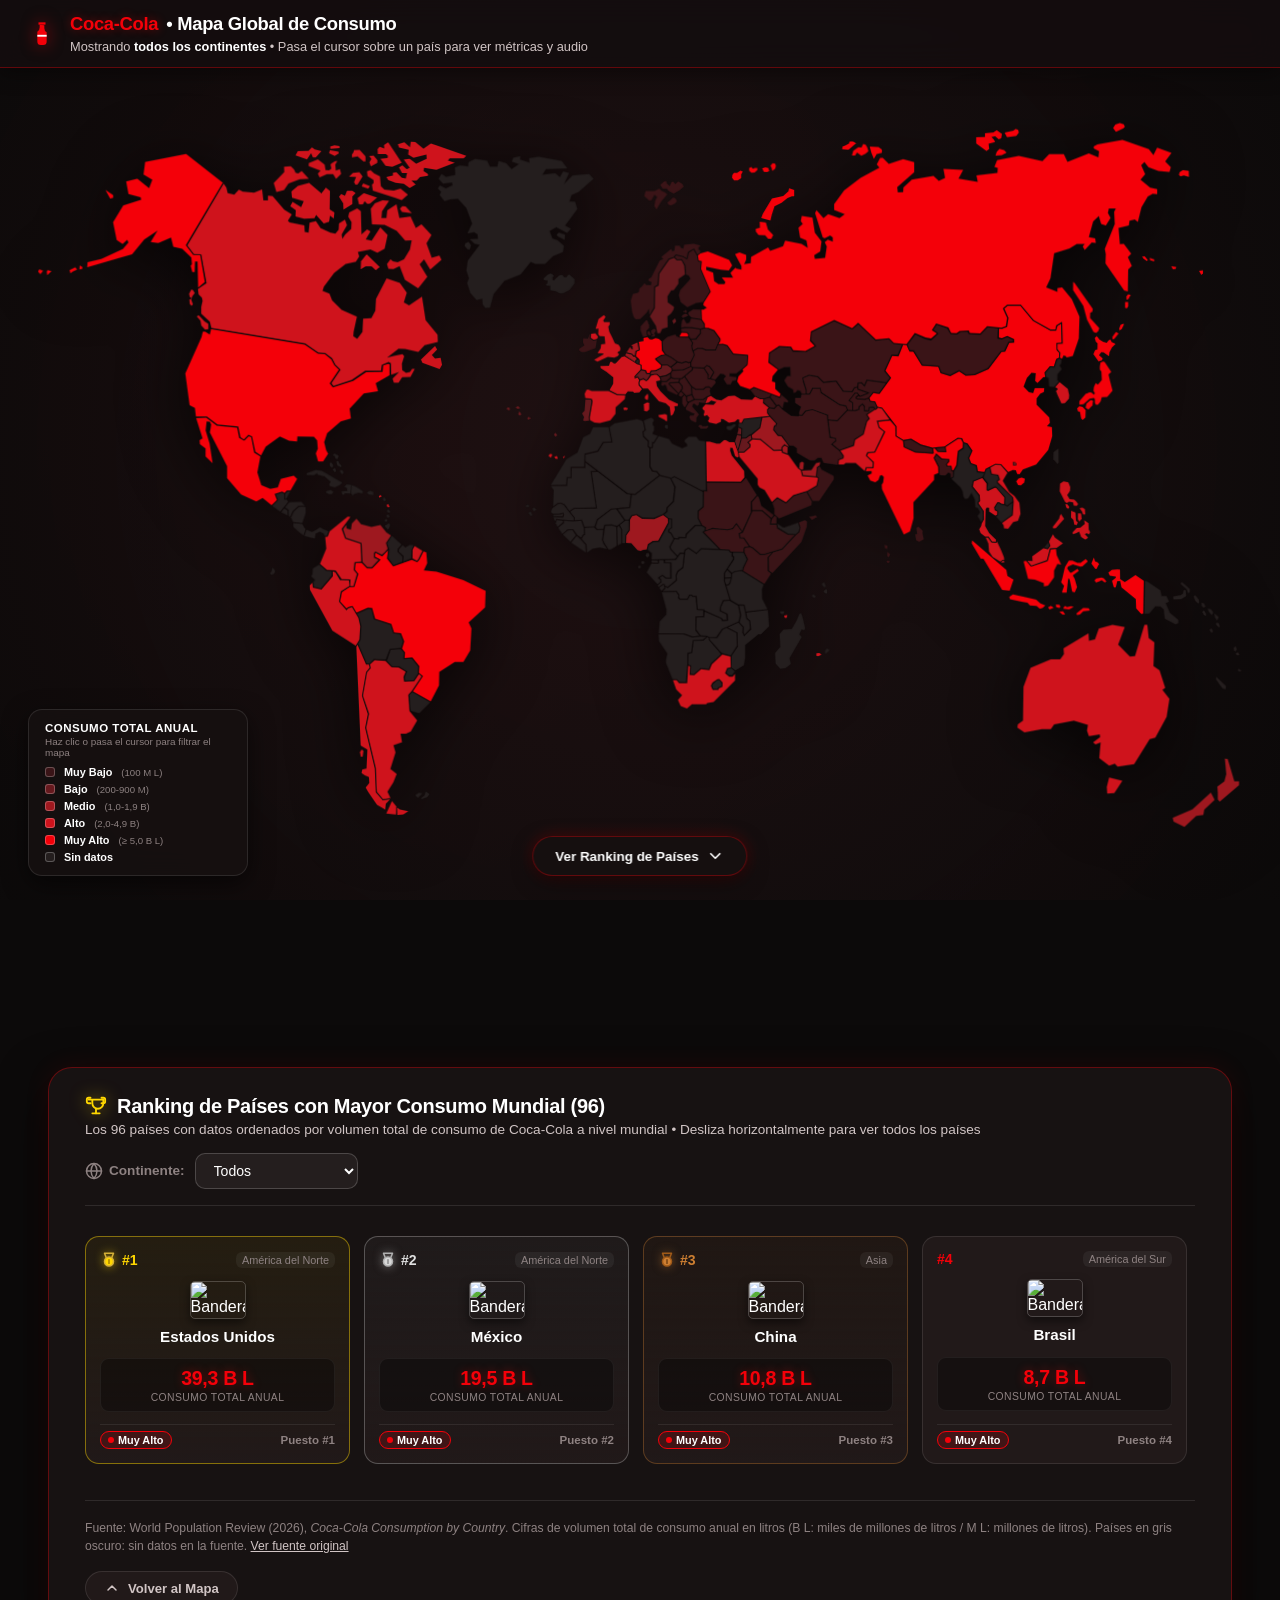
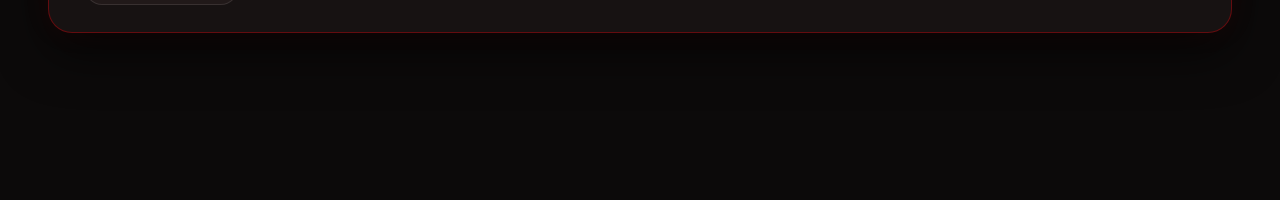
==== commit a6331734: "feat: integrar titulo fijo sin solapar mapa y desvincular scroll del ranking en hover" ====
--- a/index.html
+++ b/index.html
@@ -14,31 +14,23 @@
     <main class="app-viewport">
         <!-- PANTALLA 1: VISUALIZACIÓN COMPLETA DEL MAPA MUNDIAL (100dvh / Fullscreen) -->
         <section class="fullscreen-map-section" id="map-section">
-            <!-- Título Flotante Integrado directamente en el mapa (Plegable/Desplegable lateralmente) -->
+            <!-- Encabezado Superior Integrado de forma fija (sin solapar el mapa ni requerir plegado) -->
             <header class="integrated-map-header" id="map-header-panel">
-                <div class="header-inner-content">
-                    <div class="brand-wrapper">
-                        <span class="brand-logo-bottle" aria-hidden="true">
-                            <svg class="brand-bottle-svg" viewBox="0 0 24 24" width="28" height="28" fill="none">
-                                <path d="M9 2h6v2H9z" fill="#F40009"/>
-                                <path d="M10 4v2.5a4 4 0 0 1-2 3.5v8.5a3 3 0 0 0 3 3h2a3 3 0 0 0 3-3V10.5A4 4 0 0 1 14 7V4.5z" fill="#F40009"/>
-                                <line x1="8" y1="13.5" x2="16" y2="13.5" stroke="#FFFFFF" stroke-width="1.6"/>
-                            </svg>
-                        </span>
-                        <div class="brand-titles">
-                            <h1><span class="coca-brand">Coca-Cola</span> &bull; Mapa Global de Consumo</h1>
-                            <div id="continent-banner-info" class="continent-info-banner">
-                                <span>Mostrando <strong>todos los continentes</strong> &bull; Pasa el cursor sobre un país para ver métricas y audio</span>
-                            </div>
+                <div class="brand-wrapper">
+                    <span class="brand-logo-bottle" aria-hidden="true">
+                        <svg class="brand-bottle-svg" viewBox="0 0 24 24" width="28" height="28" fill="none">
+                            <path d="M9 2h6v2H9z" fill="#F40009"/>
+                            <path d="M10 4v2.5a4 4 0 0 1-2 3.5v8.5a3 3 0 0 0 3 3h2a3 3 0 0 0 3-3V10.5A4 4 0 0 1 14 7V4.5z" fill="#F40009"/>
+                            <line x1="8" y1="13.5" x2="16" y2="13.5" stroke="#FFFFFF" stroke-width="1.6"/>
+                        </svg>
+                    </span>
+                    <div class="brand-titles">
+                        <h1><span class="coca-brand">Coca-Cola</span> &bull; Mapa Global de Consumo</h1>
+                        <div id="continent-banner-info" class="continent-info-banner">
+                            <span>Mostrando <strong>todos los continentes</strong> &bull; Pasa el cursor sobre un país para ver métricas y audio</span>
                         </div>
                     </div>
                 </div>
-                <!-- Botón de plegado/desplegado hacia el lateral -->
-                <button type="button" class="header-toggle-btn" id="header-toggle-btn" aria-label="Plegar panel de título" title="Plegar/Desplegar título" aria-expanded="true">
-                    <svg class="toggle-icon-svg" viewBox="0 0 24 24" width="16" height="16" fill="none" stroke="currentColor" stroke-width="2.5" stroke-linecap="round" stroke-linejoin="round" aria-hidden="true">
-                        <polyline points="15 18 9 12 15 6"></polyline>
-                    </svg>
-                </button>
             </header>
 
             <!-- Contenedor del Mapa al 100% del viewport sin scroll -->
--- a/css/styles.css
+++ b/css/styles.css
@@ -116,87 +116,34 @@
     min-height: 100dvh;
     overflow: hidden;
     display: flex;
-    align-items: center;
-    justify-content: center;
+    flex-direction: column;
     scroll-snap-align: start;
     background: radial-gradient(circle at 50% 50%, rgba(38, 20, 22, 0.75) 0%, rgba(12, 10, 10, 0.98) 100%);
 }
 
-/* Encabezado y Título Integrado Flotante dentro del mapa (Plegable lateralmente) */
+/* Encabezado y Título Integrado en la barra superior del mapa (sin solapar y siempre visible) */
 .integrated-map-header {
-    position: absolute;
-    top: 24px;
-    left: 28px;
+    position: relative;
     z-index: 10;
-    pointer-events: auto;
-    background: rgba(22, 16, 17, 0.88);
+    width: 100%;
+    background: rgba(20, 14, 15, 0.92);
     backdrop-filter: blur(14px);
     -webkit-backdrop-filter: blur(14px);
-    border: 1px solid var(--border-accent);
-    border-radius: 16px;
-    padding: 10px 14px 10px 18px;
-    box-shadow: 0 8px 30px rgba(0, 0, 0, 0.55), 0 0 20px rgba(244, 0, 9, 0.12);
-    max-width: min(540px, calc(100vw - 56px));
-    display: flex;
-    align-items: center;
-    gap: 12px;
-    transition: transform 0.35s cubic-bezier(0.16, 1, 0.3, 1), box-shadow 0.3s ease, border-color 0.3s ease;
-}
-
-/* Estado plegado hacia el lateral izquierdo */
-.integrated-map-header.is-collapsed {
-    transform: translateX(calc(-100% + 48px));
-    box-shadow: 0 4px 18px rgba(0, 0, 0, 0.6);
-}
-
-.integrated-map-header.is-collapsed .header-inner-content {
-    opacity: 0;
-    pointer-events: none;
-}
-
-.integrated-map-header.is-collapsed .header-toggle-btn .toggle-icon-svg {
-    transform: rotate(180deg);
-}
-
-.header-inner-content {
-    transition: opacity 0.25s ease;
-    overflow: hidden;
-}
-
-/* Botón de alternancia de plegado */
-.header-toggle-btn {
-    background: var(--bg-surface-elevated);
-    color: var(--text-secondary);
-    border: 1px solid var(--border-subtle);
-    width: 28px;
-    height: 28px;
-    border-radius: 50%;
-    display: flex;
-    align-items: center;
-    justify-content: center;
-    cursor: pointer;
+    border-bottom: 1px solid var(--border-accent);
+    padding: 12px 28px;
+    box-shadow: 0 4px 20px rgba(0, 0, 0, 0.45);
+    display: flex;
+    align-items: center;
+    justify-content: flex-start;
     flex-shrink: 0;
-    transition: all 0.2s ease;
-    padding: 0;
-}
-
-.header-toggle-btn:hover {
-    background: rgba(244, 0, 9, 0.25);
-    border-color: var(--coca-red);
-    color: #FFFFFF;
-    box-shadow: 0 0 10px rgba(244, 0, 9, 0.4);
-    transform: scale(1.08);
-}
-
-.toggle-icon-svg {
-    transition: transform 0.35s cubic-bezier(0.16, 1, 0.3, 1);
-    display: block;
+    box-sizing: border-box;
 }
 
 .brand-wrapper {
     display: flex;
     align-items: center;
     gap: 14px;
+    width: 100%;
 }
 
 .brand-logo-bottle {
@@ -215,6 +162,12 @@
 @keyframes bottleBounce {
     0%, 100% { transform: translateY(0); }
     50% { transform: translateY(-4px) rotate(4deg); }
+}
+
+.brand-titles {
+    display: flex;
+    flex-direction: column;
+    gap: 3px;
 }
 
 .brand-titles h1 {
@@ -234,8 +187,7 @@
 }
 
 .continent-info-banner {
-    margin-top: 4px;
-    font-size: 0.78rem;
+    font-size: 0.8rem;
     color: var(--text-secondary);
     line-height: 1.35;
 }
@@ -246,15 +198,14 @@
 
 /* Área del Mapa a Pantalla Completa: escala fluida para adaptarse a cualquier resolución */
 .map-fullscreen-container {
-    position: absolute;
-    top: 0;
-    left: 0;
-    width: 100%;
-    height: 100%;
+    position: relative;
+    width: 100%;
+    flex: 1;
+    min-height: 0;
     display: flex;
     align-items: center;
     justify-content: center;
-    padding: clamp(20px, 4vh, 50px) clamp(20px, 4vw, 60px);
+    padding: clamp(10px, 2vh, 24px) clamp(16px, 3vw, 40px) clamp(24px, 4vh, 40px);
     box-sizing: border-box;
     overflow: hidden;
 }
@@ -1013,10 +964,7 @@
         --visible-cards: 3;
     }
     .integrated-map-header {
-        top: 16px;
-        left: 16px;
-        padding: 10px 14px;
-        max-width: calc(100vw - 32px);
+        padding: 10px 16px;
     }
     .brand-titles h1 {
         font-size: 1rem;
@@ -1042,10 +990,16 @@
         --visible-cards: 2;
     }
     .integrated-map-header {
-        top: 10px;
-        left: 10px;
         padding: 8px 12px;
-        border-radius: 12px;
+    }
+    .brand-wrapper {
+        gap: 10px;
+    }
+    .brand-titles h1 {
+        font-size: 0.92rem;
+    }
+    .continent-info-banner {
+        font-size: 0.7rem;
     }
     .legend-bar {
         display: none;
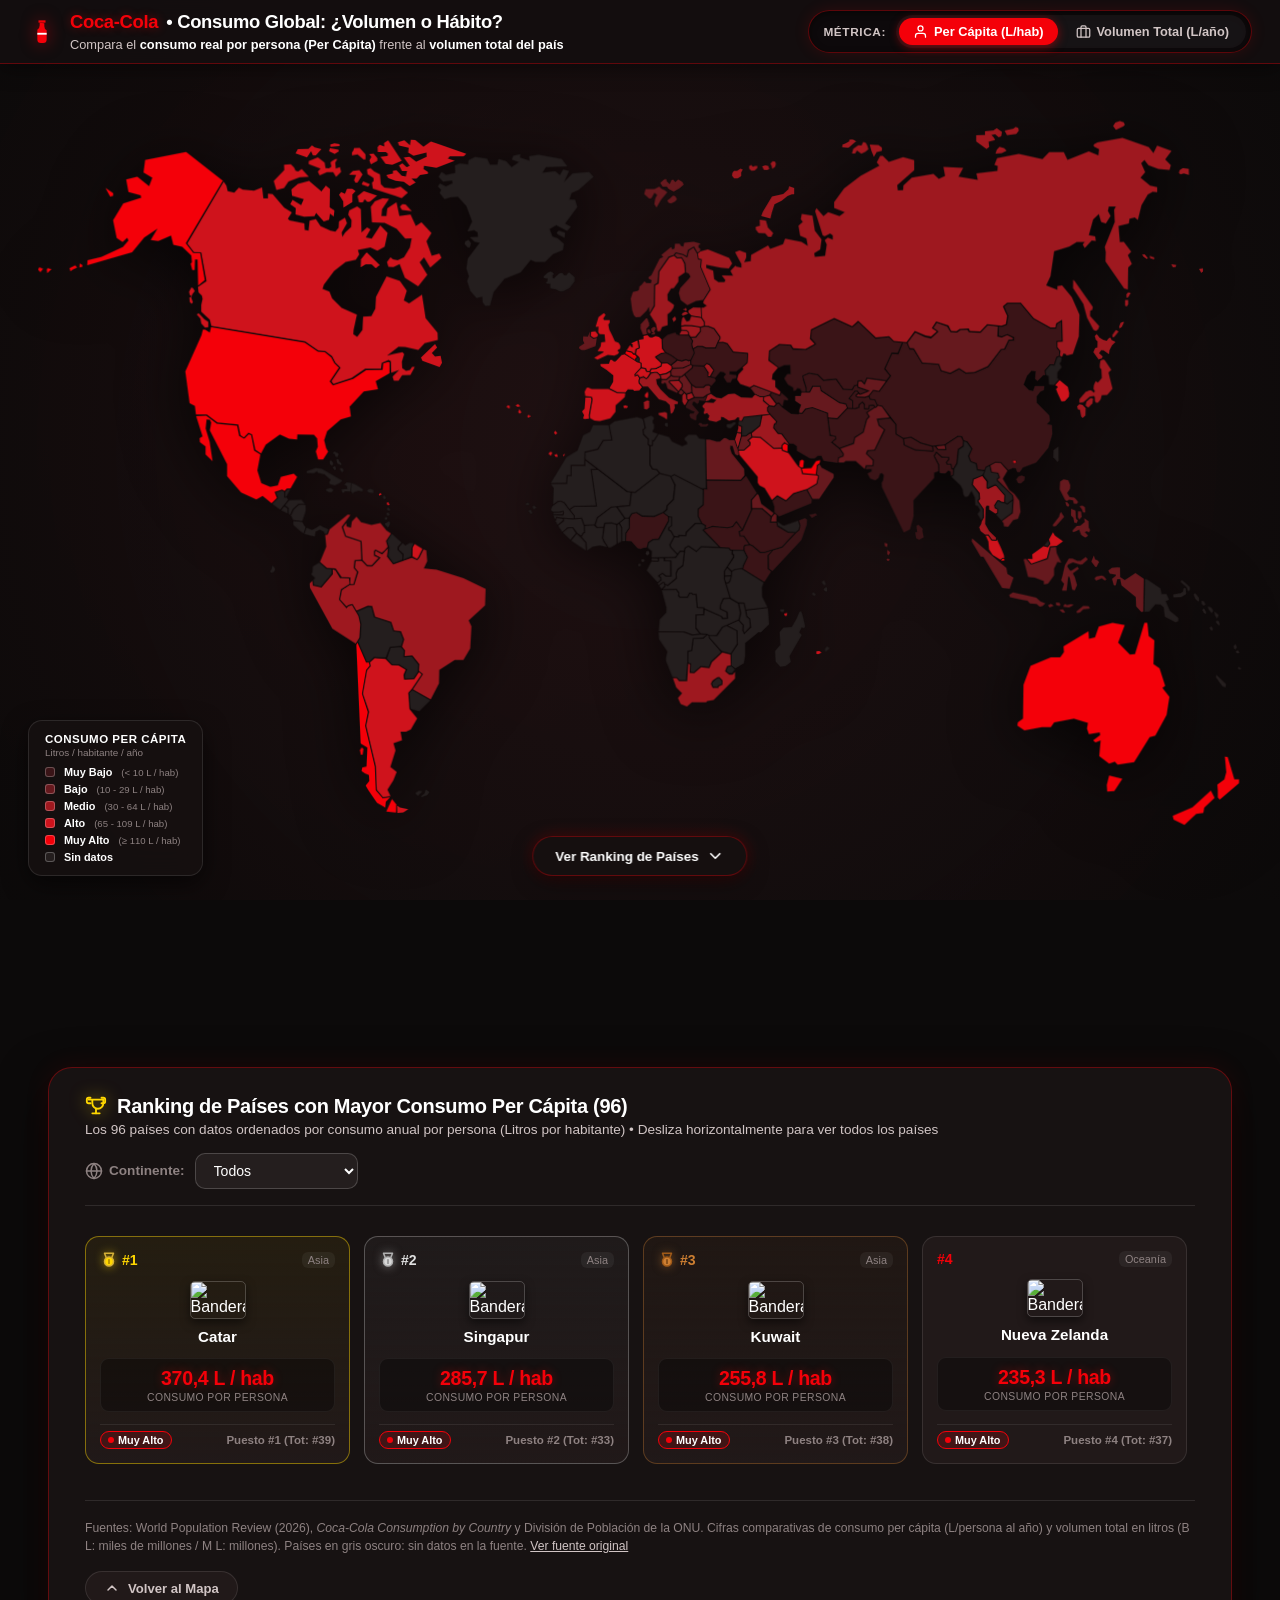
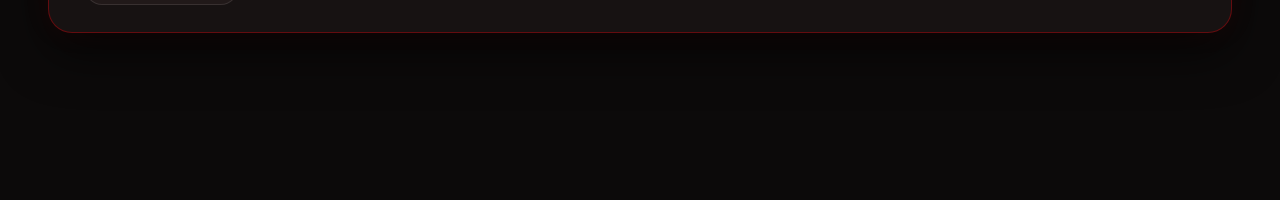
==== commit f6a707fb: "feat: implementar calculo per capita con selector de metrica dual (total vs per capita) y narrativa " ====
--- a/index.html
+++ b/index.html
@@ -25,10 +25,25 @@
                         </svg>
                     </span>
                     <div class="brand-titles">
-                        <h1><span class="coca-brand">Coca-Cola</span> &bull; Mapa Global de Consumo</h1>
+                        <h1><span class="coca-brand">Coca-Cola</span> &bull; Consumo Global: ¿Volumen o Hábito?</h1>
                         <div id="continent-banner-info" class="continent-info-banner">
-                            <span>Mostrando <strong>todos los continentes</strong> &bull; Pasa el cursor sobre un país para ver métricas y audio</span>
-                        </div>
+                            <span>Compara el <strong>consumo real por persona (Per Cápita)</strong> frente al <strong>volumen total del país</strong></span>
+                        </div>
+                    </div>
+                </div>
+
+                <!-- Selector de Métrica: Per Cápita vs Volumen Total -->
+                <div class="metric-switch-control" role="group" aria-label="Cambiar métrica de consumo">
+                    <span class="metric-switch-label">Métrica:</span>
+                    <div class="metric-switch-buttons">
+                        <button type="button" class="metric-toggle-btn active" id="btn-metric-per-capita" data-metric="per_capita" title="Ver consumo por habitante al año (L/hab)">
+                            <svg viewBox="0 0 24 24" width="15" height="15" fill="none" stroke="currentColor" stroke-width="2" stroke-linecap="round" stroke-linejoin="round" aria-hidden="true"><path d="M20 21v-2a4 4 0 0 0-4-4H8a4 4 0 0 0-4 4v2"/><circle cx="12" cy="7" r="4"/></svg>
+                            <span>Per Cápita (L/hab)</span>
+                        </button>
+                        <button type="button" class="metric-toggle-btn" id="btn-metric-total" data-metric="total" title="Ver volumen total anual del país (Litros totales)">
+                            <svg viewBox="0 0 24 24" width="15" height="15" fill="none" stroke="currentColor" stroke-width="2" stroke-linecap="round" stroke-linejoin="round" aria-hidden="true"><rect x="2" y="7" width="20" height="14" rx="2" ry="2"/><path d="M16 21V5a2 2 0 0 0-2-2h-4a2 2 0 0 0-2 2v16"/></svg>
+                            <span>Volumen Total (L/año)</span>
+                        </button>
                     </div>
                 </div>
             </header>
@@ -443,37 +458,37 @@
             </div>
 
             <!-- Barra de Leyenda Flotante (Escala Secuencial Monocromática Rojo Coca-Cola) -->
-            <div class="legend-bar">
+            <div class="legend-bar" id="map-legend">
                 <div class="legend-header">
-                    <span class="legend-title">Consumo Total Anual</span>
-                    <span class="legend-hint">Haz clic o pasa el cursor para filtrar el mapa</span>
+                    <span class="legend-title" id="legend-metric-title">Consumo Per Cápita</span>
+                    <span class="legend-hint" id="legend-metric-hint">Litros / habitante / año</span>
                 </div>
                 <div class="legend-ramp-wrapper">
-                    <div class="legend-tiers">
-                        <div class="legend-tier" data-tier="muy_bajo" title="100 millones de litros al año">
+                    <div class="legend-tiers" id="legend-tiers-container">
+                        <div class="legend-tier" data-tier="muy_bajo" title="Menos de 10 litros por persona al año">
                             <span class="color-swatch" style="background-color: var(--tier-muy-bajo);"></span>
                             <span class="tier-label">Muy Bajo</span>
-                            <span class="tier-range">(100 M L)</span>
-                        </div>
-                        <div class="legend-tier" data-tier="bajo" title="200 a 900 millones de litros al año">
+                            <span class="tier-range">(< 10 L)</span>
+                        </div>
+                        <div class="legend-tier" data-tier="bajo" title="10 a 29 litros por persona al año">
                             <span class="color-swatch" style="background-color: var(--tier-bajo);"></span>
                             <span class="tier-label">Bajo</span>
-                            <span class="tier-range">(200-900 M)</span>
-                        </div>
-                        <div class="legend-tier" data-tier="medio" title="1,0 a 1,9 miles de millones de litros al año">
+                            <span class="tier-range">(10-29 L)</span>
+                        </div>
+                        <div class="legend-tier" data-tier="medio" title="30 a 64 litros por persona al año">
                             <span class="color-swatch" style="background-color: var(--tier-medio);"></span>
                             <span class="tier-label">Medio</span>
-                            <span class="tier-range">(1,0-1,9 B)</span>
-                        </div>
-                        <div class="legend-tier" data-tier="alto" title="2,0 a 4,9 miles de millones de litros al año">
+                            <span class="tier-range">(30-64 L)</span>
+                        </div>
+                        <div class="legend-tier" data-tier="alto" title="65 a 109 litros por persona al año">
                             <span class="color-swatch" style="background-color: var(--tier-alto);"></span>
                             <span class="tier-label">Alto</span>
-                            <span class="tier-range">(2,0-4,9 B)</span>
-                        </div>
-                        <div class="legend-tier" data-tier="muy_alto" title="≥ 5,0 miles de millones de litros al año">
+                            <span class="tier-range">(65-109 L)</span>
+                        </div>
+                        <div class="legend-tier" data-tier="muy_alto" title="≥ 110 litros por persona al año">
                             <span class="color-swatch" style="background-color: var(--tier-muy-alto);"></span>
                             <span class="tier-label">Muy Alto</span>
-                            <span class="tier-range">(≥ 5,0 B L)</span>
+                            <span class="tier-range">(≥ 110 L)</span>
                         </div>
                         <div class="legend-divider"></div>
                         <div class="legend-tier tier-no-data" data-tier="sin_datos" title="Sin datos registrados">
@@ -542,8 +557,8 @@
                 <!-- Footer del ranking: Fuente de datos y enlace para volver al mapa -->
                 <div class="ranking-footer">
                     <p class="data-source-note">
-                        Fuente: World Population Review (2026), <em>Coca-Cola Consumption by Country</em>.
-                        Cifras de volumen total de consumo anual en litros (B L: miles de millones de litros / M L: millones de litros).
+                        Fuentes: World Population Review (2026), <em>Coca-Cola Consumption by Country</em> y División de Población de la ONU.
+                        Cifras comparativas de consumo per cápita (L/persona al año) y volumen total en litros (B L: miles de millones / M L: millones).
                         Países en gris oscuro: sin datos en la fuente.
                         <a href="https://worldpopulationreview.com/country-rankings/coca-cola-consumption-by-country" target="_blank" rel="noopener">Ver fuente original</a>
                     </p>
--- a/css/styles.css
+++ b/css/styles.css
@@ -126,15 +126,16 @@
     position: relative;
     z-index: 10;
     width: 100%;
-    background: rgba(20, 14, 15, 0.92);
+    background: rgba(20, 14, 15, 0.94);
     backdrop-filter: blur(14px);
     -webkit-backdrop-filter: blur(14px);
     border-bottom: 1px solid var(--border-accent);
-    padding: 12px 28px;
+    padding: 10px 28px;
     box-shadow: 0 4px 20px rgba(0, 0, 0, 0.45);
     display: flex;
     align-items: center;
-    justify-content: flex-start;
+    justify-content: space-between;
+    gap: 20px;
     flex-shrink: 0;
     box-sizing: border-box;
 }
@@ -143,7 +144,71 @@
     display: flex;
     align-items: center;
     gap: 14px;
-    width: 100%;
+    flex: 1;
+    min-width: 0;
+}
+
+/* Selector de Métrica: Segmented Switch (Per Cápita vs Volumen Total) */
+.metric-switch-control {
+    display: flex;
+    align-items: center;
+    gap: 10px;
+    background: rgba(14, 10, 11, 0.85);
+    padding: 4px 5px 4px 14px;
+    border: 1px solid var(--border-accent);
+    border-radius: 30px;
+    box-shadow: inset 0 2px 6px rgba(0, 0, 0, 0.5), 0 0 16px rgba(244, 0, 9, 0.12);
+    flex-shrink: 0;
+}
+
+.metric-switch-label {
+    font-size: 0.74rem;
+    font-weight: 700;
+    color: var(--text-secondary);
+    text-transform: uppercase;
+    letter-spacing: 0.6px;
+}
+
+.metric-switch-buttons {
+    display: flex;
+    align-items: center;
+    gap: 4px;
+    background: rgba(255, 255, 255, 0.04);
+    padding: 3px;
+    border-radius: 24px;
+}
+
+.metric-toggle-btn {
+    display: inline-flex;
+    align-items: center;
+    gap: 6px;
+    background: transparent;
+    border: none;
+    outline: none;
+    color: var(--text-secondary);
+    padding: 6px 14px;
+    border-radius: 20px;
+    font-size: 0.8rem;
+    font-weight: 600;
+    font-family: inherit;
+    cursor: pointer;
+    transition: all 0.22s cubic-bezier(0.16, 1, 0.3, 1);
+}
+
+.metric-toggle-btn:hover {
+    color: #FFFFFF;
+    background: rgba(255, 255, 255, 0.08);
+}
+
+.metric-toggle-btn.active {
+    background: var(--coca-red);
+    color: #FFFFFF;
+    box-shadow: 0 2px 10px rgba(244, 0, 9, 0.5);
+}
+
+.metric-toggle-btn svg {
+    display: block;
+    flex-shrink: 0;
 }
 
 .brand-logo-bottle {
@@ -777,8 +842,17 @@
     font-weight: 600;
     padding: 3px 8px;
     border-radius: 10px;
+    display: inline-flex;
+    align-items: center;
+    gap: 6px;
+    margin-bottom: 8px;
+}
+
+.tooltip-tier-dot {
+    width: 6px;
+    height: 6px;
+    border-radius: 50%;
     display: inline-block;
-    margin-bottom: 8px;
 }
 
 .tooltip-header {
@@ -826,13 +900,35 @@
 
 .metric-item {
     text-align: center;
+    padding: 6px 4px;
+    border-radius: 8px;
+    background: rgba(255, 255, 255, 0.04);
+    border: 1px solid rgba(255, 255, 255, 0.08);
+    transition: all 0.2s ease;
+}
+
+.metric-item.metric-item-active {
+    background: rgba(244, 0, 9, 0.18);
+    border-color: rgba(244, 0, 9, 0.55);
+    box-shadow: 0 0 12px rgba(244, 0, 9, 0.2);
+}
+
+.metric-item.metric-item-active .metric-value {
+    color: #FFFFFF;
+    text-shadow: 0 0 8px rgba(244, 0, 9, 0.4);
+}
+
+.metric-item.metric-item-active .metric-label {
+    color: #FFB3B6;
+    font-weight: 600;
 }
 
 .metric-value {
     display: block;
-    font-size: 1.1rem;
+    font-size: 1.02rem;
     font-weight: 800;
     color: #FFF;
+    letter-spacing: -0.3px;
 }
 
 .metric-label {
@@ -965,6 +1061,12 @@
     }
     .integrated-map-header {
         padding: 10px 16px;
+        flex-wrap: wrap;
+        gap: 10px;
+    }
+    .metric-switch-control {
+        align-self: flex-start;
+        padding: 3px 4px 3px 10px;
     }
     .brand-titles h1 {
         font-size: 1rem;
@@ -991,6 +1093,18 @@
     }
     .integrated-map-header {
         padding: 8px 12px;
+        flex-direction: column;
+        align-items: stretch;
+        gap: 8px;
+    }
+    .metric-switch-control {
+        width: 100%;
+        justify-content: space-between;
+        box-sizing: border-box;
+    }
+    .metric-toggle-btn {
+        padding: 5px 10px;
+        font-size: 0.72rem;
     }
     .brand-wrapper {
         gap: 10px;
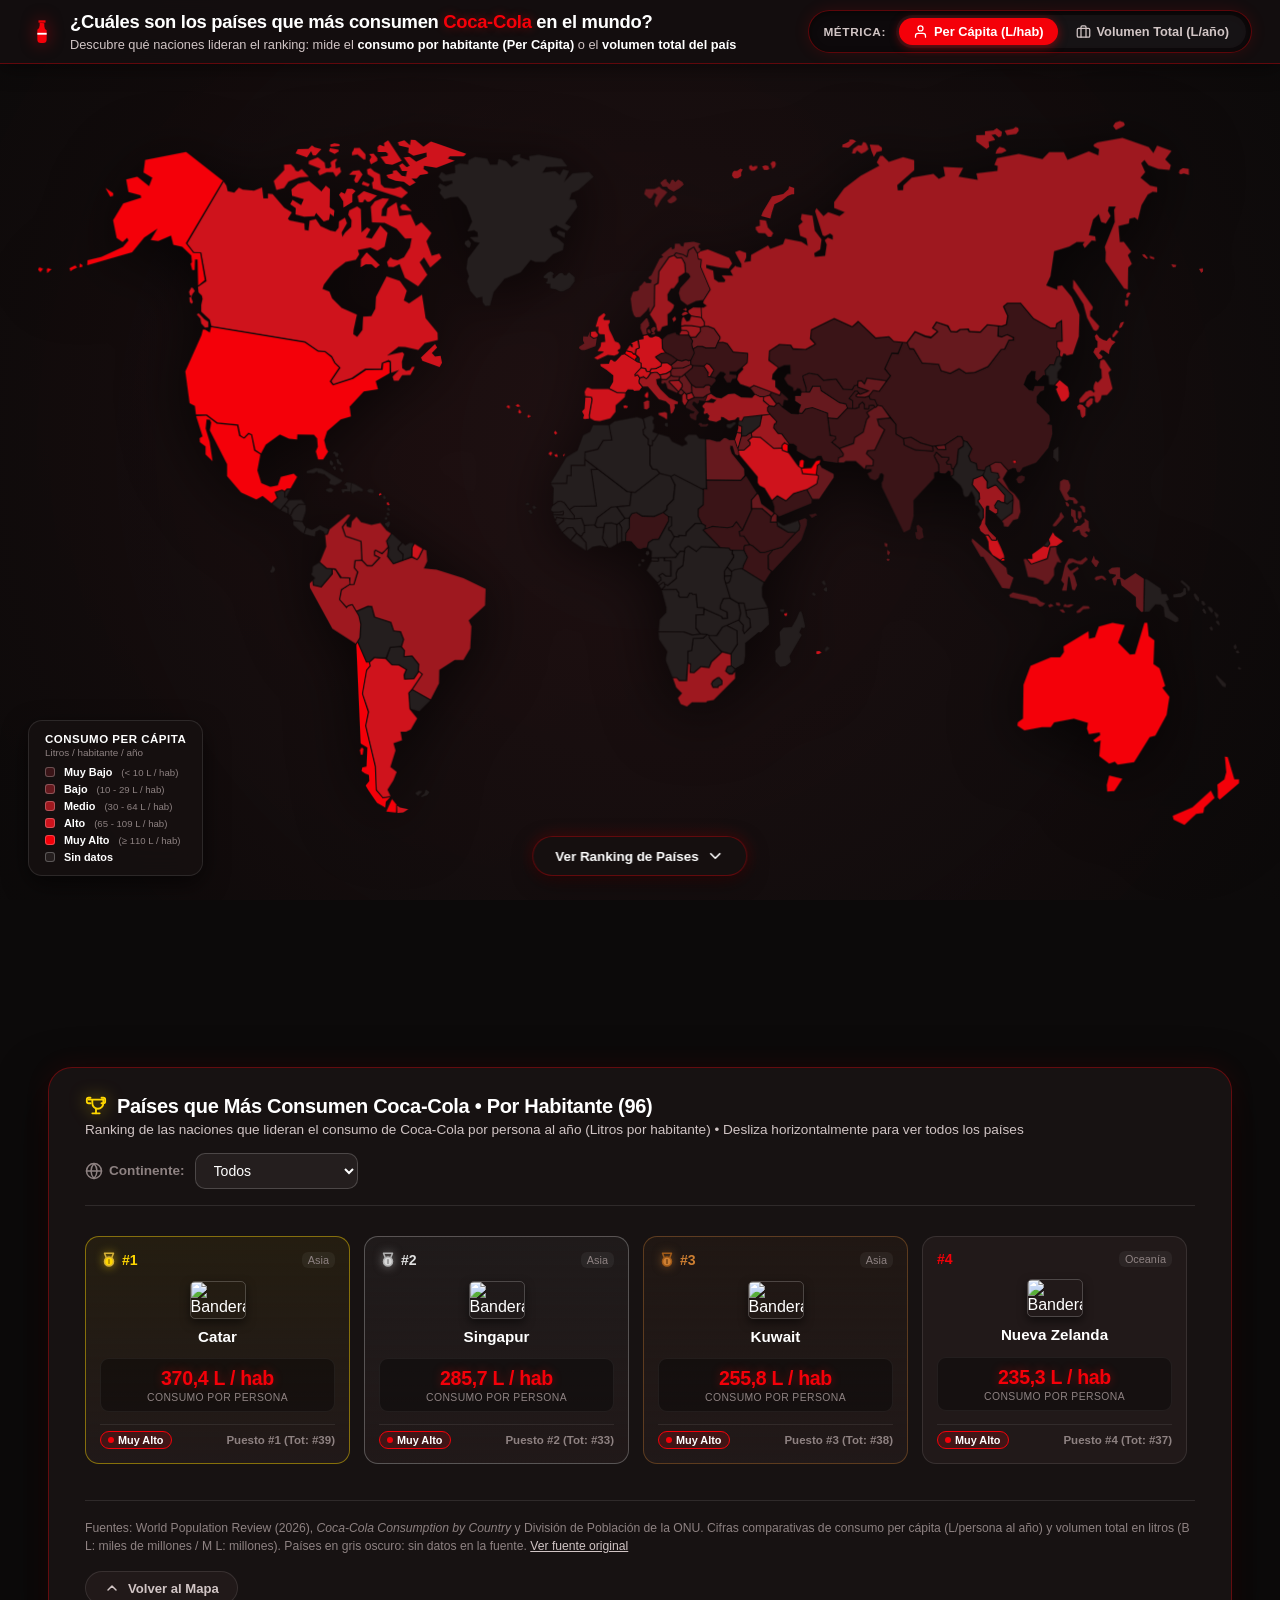
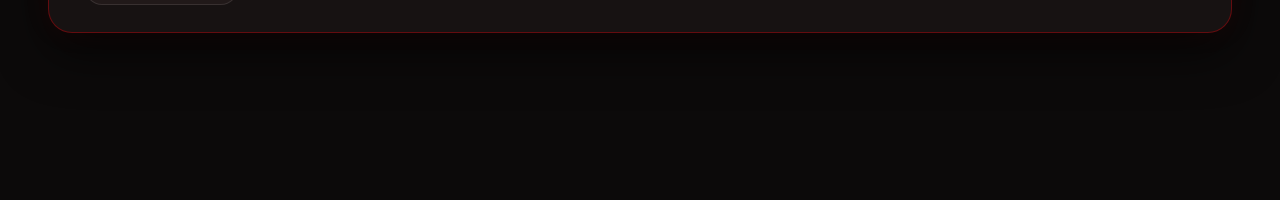
==== commit fbe1c4e9: "style(header): titular directo e intuitivo enfocado en los paises que mas consumen" ====
--- a/index.html
+++ b/index.html
@@ -3,7 +3,7 @@
 <head>
     <meta charset="UTF-8">
     <meta name="viewport" content="width=device-width, initial-scale=1.0">
-    <title>Consumo Mundial de Coca-Cola | InfoVis 2026</title>
+    <title>¿Cuáles son los países que más consumen Coca-Cola? | InfoVis 2026</title>
     <link rel="icon" href="data:image/svg+xml,%3Csvg xmlns='http://www.w3.org/2000/svg' viewBox='0 0 24 24' fill='%23F40009'%3E%3Cpath d='M9 2h6v2H9zm1 2.5V7a4 4 0 0 1-2 3.5v8.5a3 3 0 0 0 3 3h2a3 3 0 0 0 3-3V10.5A4 4 0 0 1 14 7V4.5z'/%3E%3C/svg%3E">
     <link rel="stylesheet" href="css/styles.css">
 </head>
@@ -25,9 +25,9 @@
                         </svg>
                     </span>
                     <div class="brand-titles">
-                        <h1><span class="coca-brand">Coca-Cola</span> &bull; Consumo Global: ¿Volumen o Hábito?</h1>
+                        <h1>¿Cuáles son los países que más consumen <span class="coca-brand">Coca-Cola</span> en el mundo?</h1>
                         <div id="continent-banner-info" class="continent-info-banner">
-                            <span>Compara el <strong>consumo real por persona (Per Cápita)</strong> frente al <strong>volumen total del país</strong></span>
+                            <span>Descubre qué naciones lideran el ranking: mide el <strong>consumo por habitante (Per Cápita)</strong> o el <strong>volumen total del país</strong></span>
                         </div>
                     </div>
                 </div>
--- a/css/styles.css
+++ b/css/styles.css
@@ -240,9 +240,6 @@
     font-weight: 800;
     letter-spacing: -0.3px;
     margin: 0;
-    display: flex;
-    align-items: center;
-    gap: 8px;
     line-height: 1.25;
 }
 
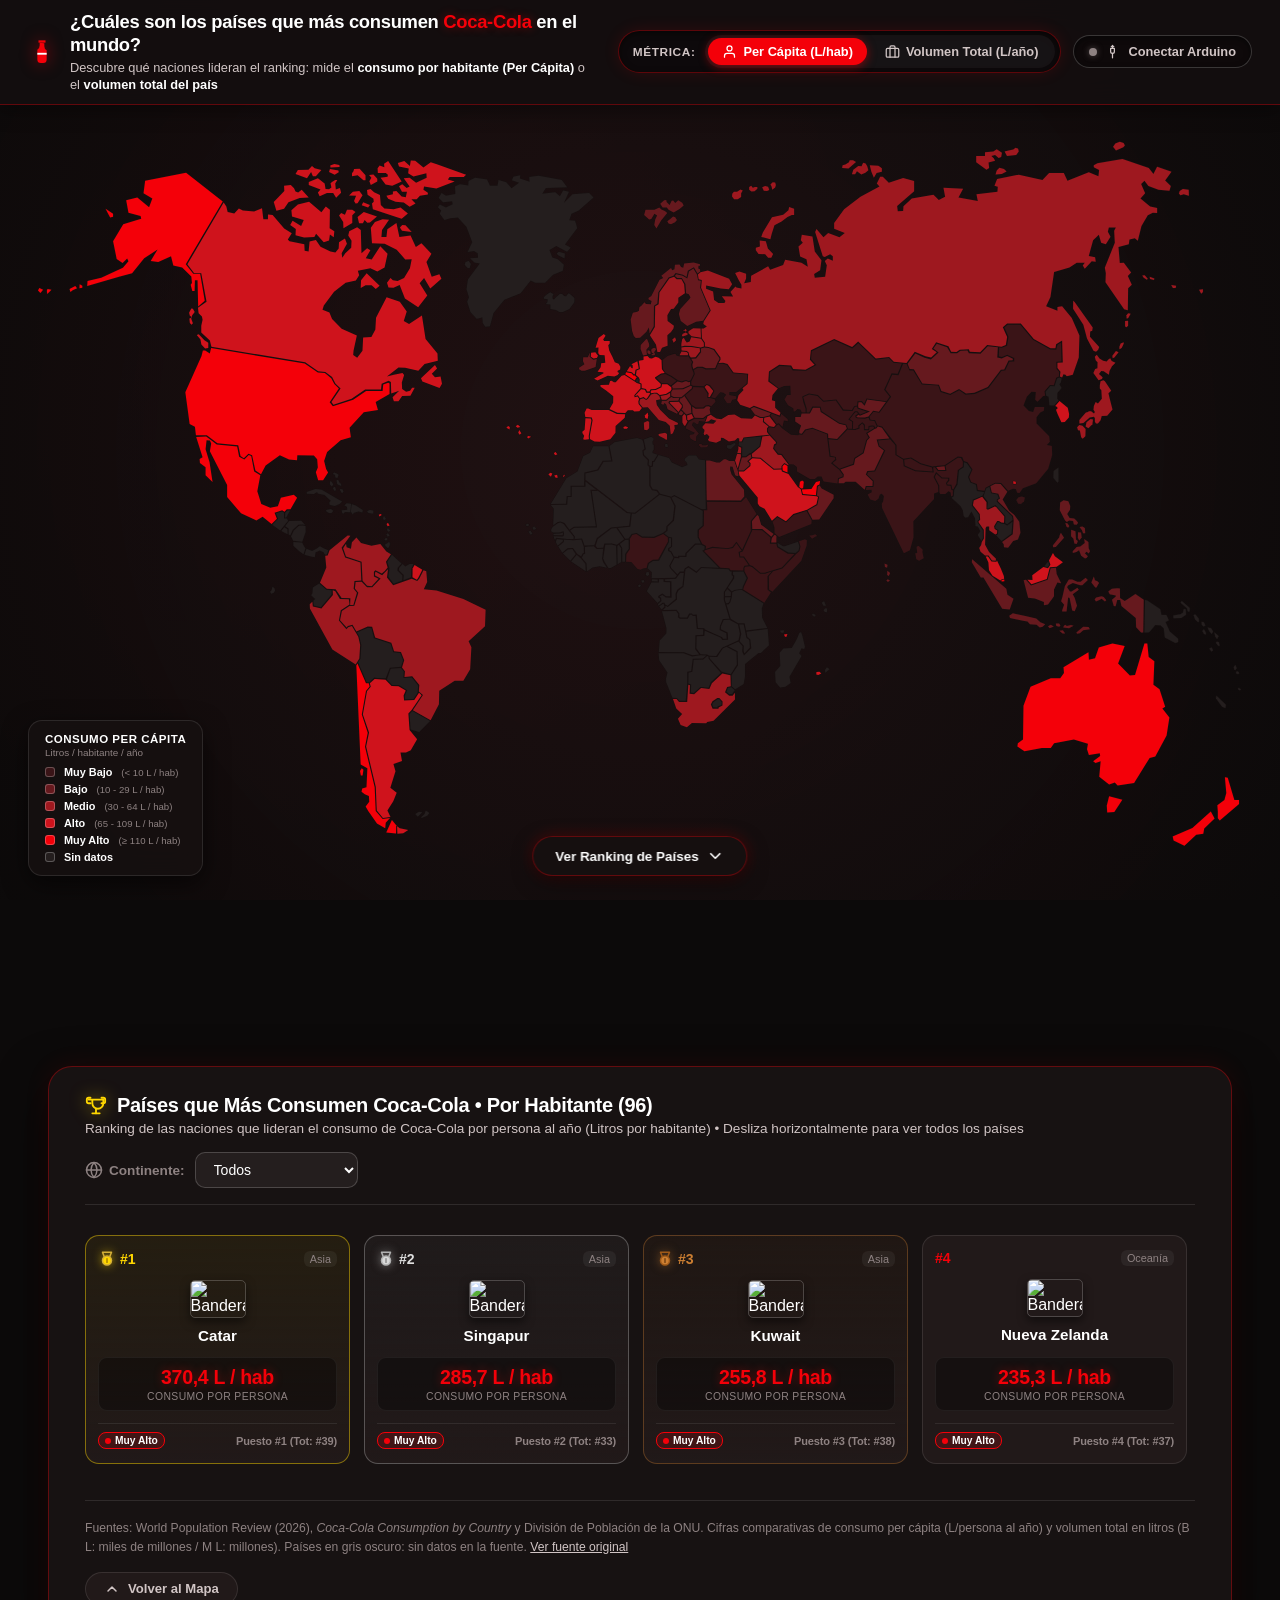
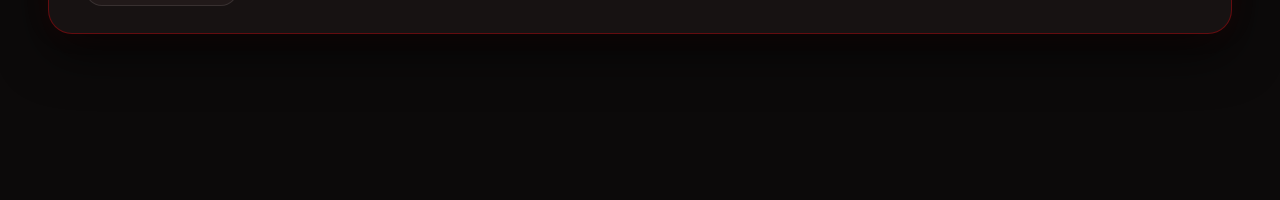
==== commit efeab704: "feat(arduino): integrate Web Serial physical prototype V1 for Entrega 2" ====
--- a/index.html
+++ b/index.html
@@ -32,19 +32,33 @@
                     </div>
                 </div>
 
-                <!-- Selector de Métrica: Per Cápita vs Volumen Total -->
-                <div class="metric-switch-control" role="group" aria-label="Cambiar métrica de consumo">
-                    <span class="metric-switch-label">Métrica:</span>
-                    <div class="metric-switch-buttons">
-                        <button type="button" class="metric-toggle-btn active" id="btn-metric-per-capita" data-metric="per_capita" title="Ver consumo por habitante al año (L/hab)">
-                            <svg viewBox="0 0 24 24" width="15" height="15" fill="none" stroke="currentColor" stroke-width="2" stroke-linecap="round" stroke-linejoin="round" aria-hidden="true"><path d="M20 21v-2a4 4 0 0 0-4-4H8a4 4 0 0 0-4 4v2"/><circle cx="12" cy="7" r="4"/></svg>
-                            <span>Per Cápita (L/hab)</span>
-                        </button>
-                        <button type="button" class="metric-toggle-btn" id="btn-metric-total" data-metric="total" title="Ver volumen total anual del país (Litros totales)">
-                            <svg viewBox="0 0 24 24" width="15" height="15" fill="none" stroke="currentColor" stroke-width="2" stroke-linecap="round" stroke-linejoin="round" aria-hidden="true"><rect x="2" y="7" width="20" height="14" rx="2" ry="2"/><path d="M16 21V5a2 2 0 0 0-2-2h-4a2 2 0 0 0-2 2v16"/></svg>
-                            <span>Volumen Total (L/año)</span>
-                        </button>
+                <!-- Controles Superiores: Selector de Métrica + Conexión Arduino (Entrega 2) -->
+                <div class="header-controls-group">
+                    <div class="metric-switch-control" role="group" aria-label="Cambiar métrica de consumo">
+                        <span class="metric-switch-label">Métrica:</span>
+                        <div class="metric-switch-buttons">
+                            <button type="button" class="metric-toggle-btn active" id="btn-metric-per-capita" data-metric="per_capita" title="Ver consumo por habitante al año (L/hab)">
+                                <svg viewBox="0 0 24 24" width="15" height="15" fill="none" stroke="currentColor" stroke-width="2" stroke-linecap="round" stroke-linejoin="round" aria-hidden="true"><path d="M20 21v-2a4 4 0 0 0-4-4H8a4 4 0 0 0-4 4v2"/><circle cx="12" cy="7" r="4"/></svg>
+                                <span>Per Cápita (L/hab)</span>
+                            </button>
+                            <button type="button" class="metric-toggle-btn" id="btn-metric-total" data-metric="total" title="Ver volumen total anual del país (Litros totales)">
+                                <svg viewBox="0 0 24 24" width="15" height="15" fill="none" stroke="currentColor" stroke-width="2" stroke-linecap="round" stroke-linejoin="round" aria-hidden="true"><rect x="2" y="7" width="20" height="14" rx="2" ry="2"/><path d="M16 21V5a2 2 0 0 0-2-2h-4a2 2 0 0 0-2 2v16"/></svg>
+                                <span>Volumen Total (L/año)</span>
+                            </button>
+                        </div>
                     </div>
+
+                    <!-- Botón de Conexión Física con Arduino (Web Serial API) -->
+                    <button type="button" class="arduino-connect-btn" id="btn-connect-arduino" title="Conectar prototipo físico Arduino por puerto USB (Chrome / Edge)">
+                        <span class="arduino-status-dot" id="arduino-status-dot" aria-hidden="true"></span>
+                        <svg viewBox="0 0 24 24" width="15" height="15" fill="none" stroke="currentColor" stroke-width="2" stroke-linecap="round" stroke-linejoin="round" aria-hidden="true">
+                            <path d="M12 2v5"/>
+                            <path d="M9 7h6v5a3 3 0 0 1-6 0V7z"/>
+                            <path d="M12 15v7"/>
+                            <path d="M10 4h4"/>
+                        </svg>
+                        <span id="arduino-btn-label">Conectar Arduino</span>
+                    </button>
                 </div>
             </header>
 
--- a/css/styles.css
+++ b/css/styles.css
@@ -148,6 +148,62 @@
     min-width: 0;
 }
 
+/* Contenedor de controles superiores (Métrica + Arduino) */
+.header-controls-group {
+    display: flex;
+    align-items: center;
+    gap: 12px;
+    flex-shrink: 0;
+}
+
+/* Botón Conectar Arduino (Web Serial API) */
+.arduino-connect-btn {
+    display: inline-flex;
+    align-items: center;
+    gap: 8px;
+    background: rgba(14, 10, 11, 0.88);
+    color: var(--text-secondary);
+    border: 1px solid rgba(255, 255, 255, 0.18);
+    padding: 8px 15px;
+    border-radius: 30px;
+    font-size: 0.8rem;
+    font-weight: 600;
+    font-family: inherit;
+    cursor: pointer;
+    transition: all 0.22s cubic-bezier(0.16, 1, 0.3, 1);
+    box-shadow: inset 0 2px 6px rgba(0, 0, 0, 0.45);
+    flex-shrink: 0;
+}
+
+.arduino-connect-btn:hover {
+    color: #FFFFFF;
+    border-color: var(--coca-red);
+    background: rgba(244, 0, 9, 0.14);
+    box-shadow: 0 0 14px rgba(244, 0, 9, 0.28);
+}
+
+.arduino-connect-btn.is-connected {
+    color: #FFFFFF;
+    border-color: rgba(34, 197, 94, 0.65);
+    background: rgba(20, 83, 45, 0.35);
+    box-shadow: 0 0 14px rgba(34, 197, 94, 0.22);
+}
+
+.arduino-status-dot {
+    width: 8px;
+    height: 8px;
+    border-radius: 50%;
+    background-color: #8E8282;
+    box-shadow: 0 0 6px rgba(142, 130, 130, 0.5);
+    transition: all 0.25s ease;
+    flex-shrink: 0;
+}
+
+.arduino-connect-btn.is-connected .arduino-status-dot {
+    background-color: #22C55E;
+    box-shadow: 0 0 8px #22C55E;
+}
+
 /* Selector de Métrica: Segmented Switch (Per Cápita vs Volumen Total) */
 .metric-switch-control {
     display: flex;
@@ -279,37 +335,33 @@
     max-height: 100%;
     display: block;
     margin: auto;
-    filter: drop-shadow(0 10px 32px rgba(0, 0, 0, 0.7));
-}
-
-/* --- Estilos SVG para cada país (Optimizado para 60fps) --- */
+}
+
+/* --- Estilos SVG para cada país (Optimizado para 60+ FPS sin capas pesadas) --- */
 #world-map path.country-path {
     stroke: #181212;
     stroke-width: 0.65px;
     cursor: pointer;
     paint-order: stroke fill;
-    transition: fill 0.15s ease, stroke 0.15s ease, opacity 0.2s ease;
-    will-change: fill, opacity;
-}
-
-/* Hover fluido sin sobrecarga de filtros */
+    transition: opacity 0.15s ease;
+}
+
+/* Hover fluido y reactivo sin filtros de rasterizado pesado */
 #world-map path.country-path.is-hovered {
-    fill: #3D2B2B !important;
+    fill: #443032 !important;
     stroke: #FFFFFF !important;
     stroke-width: 2px !important;
-    filter: drop-shadow(0 0 6px rgba(255, 255, 255, 0.75));
-}
-
-/* Atenuación eficiente por aceleración de composición GPU */
+}
+
+/* Atenuación eficiente */
 #world-map path.country-path.is-dimmed {
     opacity: 0.14 !important;
 }
 
 /* Resaltado de categoría en la leyenda */
 #world-map path.country-path.is-tier-highlighted {
-    stroke: #FFFFFF;
-    stroke-width: 1.8px;
-    filter: drop-shadow(0 0 5px rgba(255, 255, 255, 0.6));
+    stroke: #FFFFFF !important;
+    stroke-width: 1.8px !important;
 }
 
 /* --- Barra de Leyenda de Consumo Integrada Flotante --- */
@@ -561,7 +613,7 @@
 
 /* Ranking completo: carrusel/fila continua con scroll horizontal para todos los países */
 .top-countries-grid {
-    --visible-cards: 6;
+    --visible-cards: 5;
     --cards-gap: 14px;
     display: grid;
     grid-auto-flow: column;
@@ -580,7 +632,7 @@
 
 .top-countries-grid > .top-country-card {
     scroll-snap-align: start;
-    min-width: 195px;
+    min-width: 220px;
 }
 
 .top-countries-grid::-webkit-scrollbar {
@@ -618,7 +670,7 @@
     background: var(--bg-surface-elevated);
     border: 1px solid var(--border-subtle);
     border-radius: 14px;
-    padding: 14px 14px;
+    padding: 14px 12px;
     display: flex;
     flex-direction: column;
     justify-content: space-between;
@@ -770,20 +822,21 @@
     align-items: center;
     gap: 6px;
     font-size: 0.72rem;
-    padding-top: 6px;
+    padding-top: 8px;
     border-top: 1px solid rgba(255, 255, 255, 0.08);
     width: 100%;
     box-sizing: border-box;
+    min-width: 0;
 }
 
 .card-tier-pill {
     display: inline-flex;
     align-items: center;
     gap: 4px;
-    font-size: 0.68rem;
+    font-size: 0.64rem;
     font-weight: 600;
-    padding: 2px 7px;
-    border-radius: 10px;
+    padding: 2px 6px;
+    border-radius: 8px;
     border: 1px solid;
     white-space: nowrap;
     flex-shrink: 0;
@@ -799,13 +852,13 @@
 
 .card-global-ref {
     color: var(--text-muted);
-    font-weight: 700;
-    font-size: 0.72rem;
+    font-weight: 600;
+    font-size: 0.69rem;
     white-space: nowrap;
     flex-shrink: 0;
     text-align: right;
     margin-left: auto;
-    padding-left: 4px;
+    letter-spacing: -0.15px;
 }
 
 /* --- Tooltip Flotante de Hover (Optimizado para GPU) --- */
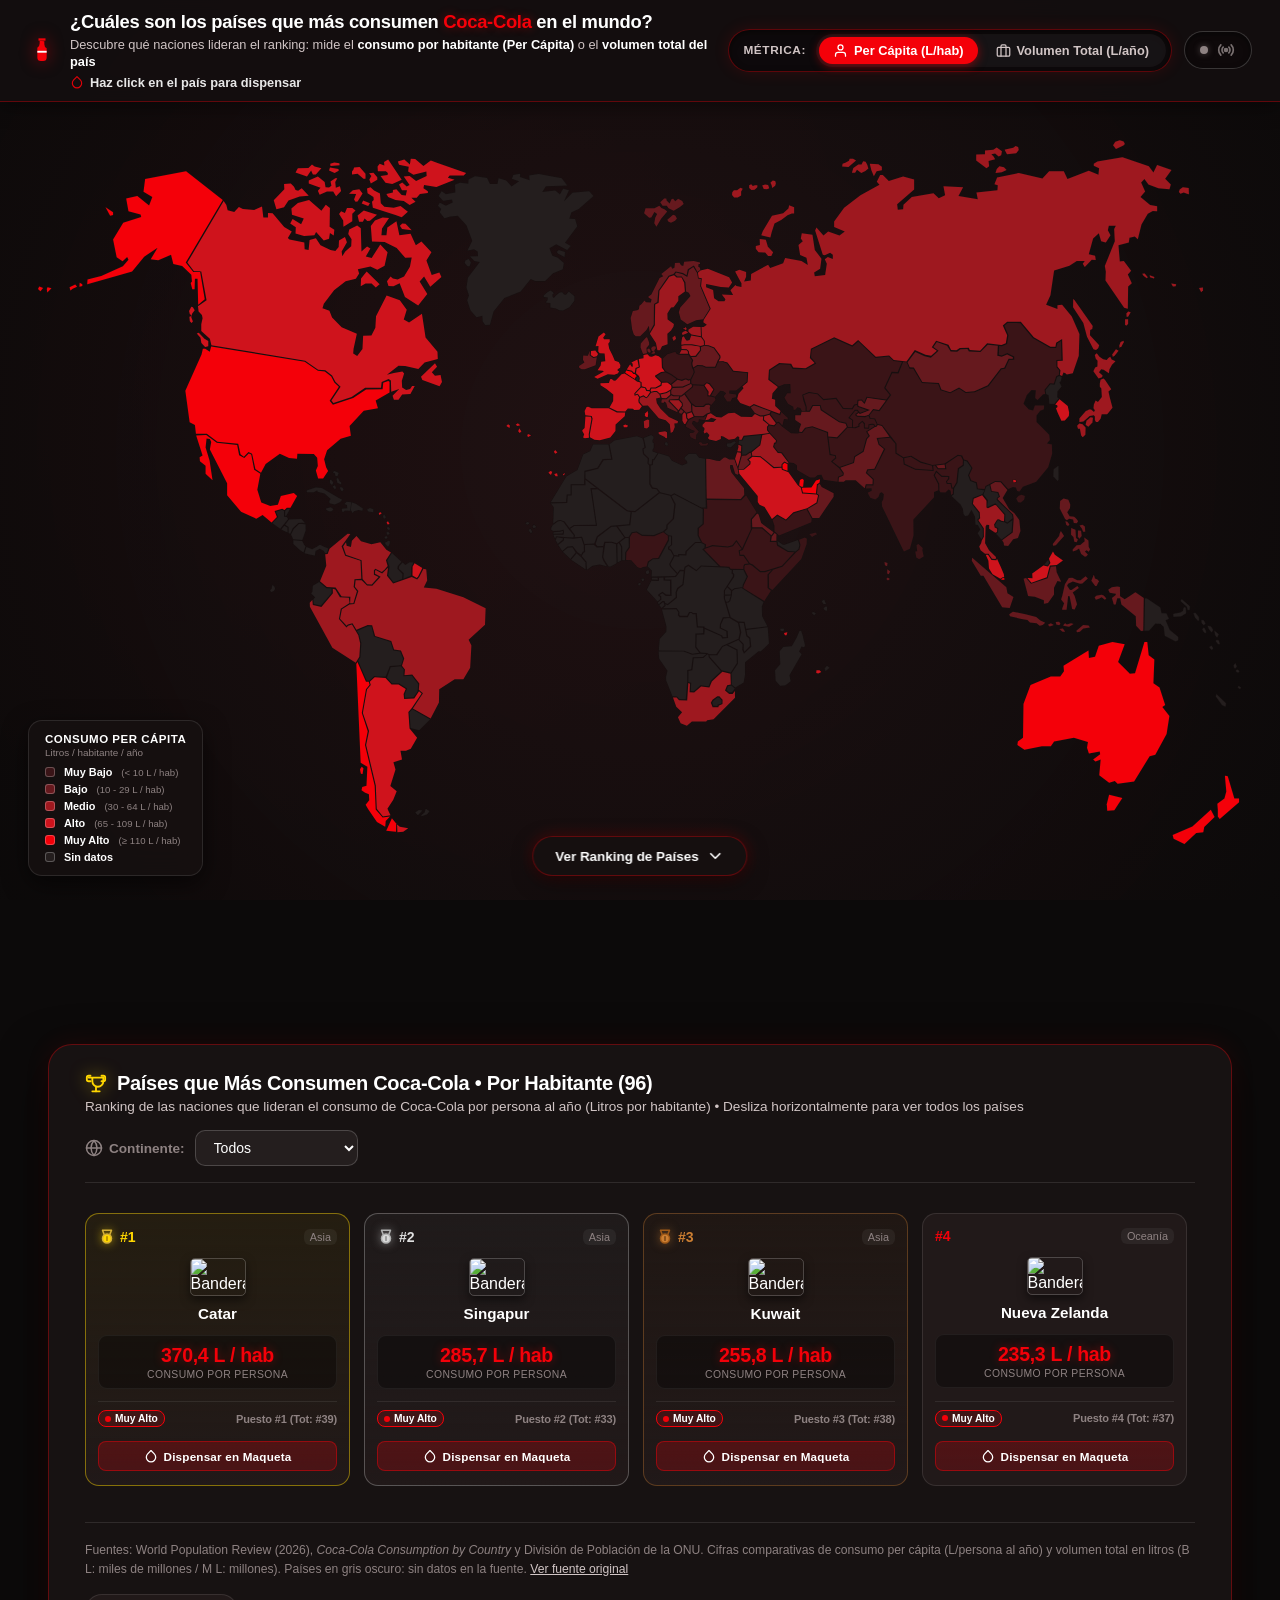
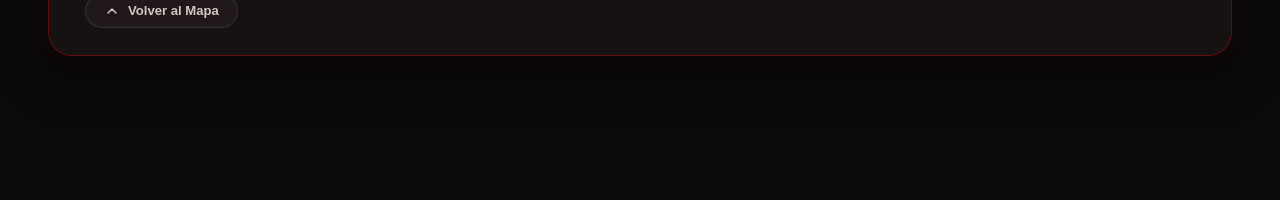
==== commit 7e2b31f4: "arreglo de vista conexion arduino" ====
--- a/index.html
+++ b/index.html
@@ -28,6 +28,13 @@
                         <h1>¿Cuáles son los países que más consumen <span class="coca-brand">Coca-Cola</span> en el mundo?</h1>
                         <div id="continent-banner-info" class="continent-info-banner">
                             <span>Descubre qué naciones lideran el ranking: mide el <strong>consumo por habitante (Per Cápita)</strong> o el <strong>volumen total del país</strong></span>
+                            <span class="dispense-hint-inline">
+                                <svg viewBox="0 0 24 24" width="14" height="14" fill="none" stroke="currentColor"
+                                    stroke-width="2" stroke-linecap="round" stroke-linejoin="round" aria-hidden="true">
+                                    <path d="M12 2.69l5.66 5.66a8 8 0 1 1-11.31 0z"/>
+                                </svg>
+                                Haz click en el país para dispensar
+                            </span>
                         </div>
                     </div>
                 </div>
@@ -49,16 +56,33 @@
                     </div>
 
                     <!-- Botón de Conexión Física con Arduino (Web Serial API) -->
-                    <button type="button" class="arduino-connect-btn" id="btn-connect-arduino" title="Conectar prototipo físico Arduino por puerto USB (Chrome / Edge)">
-                        <span class="arduino-status-dot" id="arduino-status-dot" aria-hidden="true"></span>
-                        <svg viewBox="0 0 24 24" width="15" height="15" fill="none" stroke="currentColor" stroke-width="2" stroke-linecap="round" stroke-linejoin="round" aria-hidden="true">
-                            <path d="M12 2v5"/>
-                            <path d="M9 7h6v5a3 3 0 0 1-6 0V7z"/>
-                            <path d="M12 15v7"/>
-                            <path d="M10 4h4"/>
-                        </svg>
-                        <span id="arduino-btn-label">Conectar Arduino</span>
-                    </button>
+                    <button type="button" class="arduino-connect-btn" id="btn-connect-arduino"
+                        data-state="disconnected"
+                        title="Conectar prototipo físico Arduino por puerto USB (Chrome / Edge)"
+                        aria-label="Conectar Arduino">
+                    <span class="arduino-status-dot" id="arduino-status-dot" aria-hidden="true"></span>
+
+                    <!-- Sensor: desconectado / conectado -->
+                    <svg class="ard-ico ico-sensor" viewBox="0 0 24 24" width="20" height="20" fill="none"
+                        stroke="currentColor" stroke-width="2" stroke-linecap="round" stroke-linejoin="round" aria-hidden="true">
+                        <circle cx="12" cy="12" r="1.8" fill="currentColor"/>
+                        <path d="M8.6 8.6a4.8 4.8 0 0 0 0 6.8"/>
+                        <path d="M15.4 8.6a4.8 4.8 0 0 1 0 6.8"/>
+                        <path d="M5.8 5.8a8.8 8.8 0 0 0 0 12.4"/>
+                        <path d="M18.2 5.8a8.8 8.8 0 0 1 0 12.4"/>
+                    </svg>
+
+                    <!-- Boquilla con gotas cayendo: dispensando -->
+                    <svg class="ard-ico ico-pour" viewBox="0 0 24 24" width="20" height="20" fill="none"
+                        stroke="currentColor" stroke-width="2" stroke-linecap="round" stroke-linejoin="round" aria-hidden="true">
+                        <path d="M8 3h8v3l-2 2h-4L8 6z"/>
+                        <path class="drop d1" d="M12 11c-1 1.4-1.5 2.1-1.5 2.8a1.5 1.5 0 0 0 3 0c0-.7-.5-1.4-1.5-2.8z" fill="currentColor" stroke="none"/>
+                        <path class="drop d2" d="M12 11c-1 1.4-1.5 2.1-1.5 2.8a1.5 1.5 0 0 0 3 0c0-.7-.5-1.4-1.5-2.8z" fill="currentColor" stroke="none"/>
+                        <path d="M6 21h12"/>
+                    </svg>
+
+                    <span id="arduino-btn-label" class="sr-only">Conectar Arduino</span>
+                </button>
                 </div>
             </header>
 
--- a/css/styles.css
+++ b/css/styles.css
@@ -861,6 +861,51 @@
     letter-spacing: -0.15px;
 }
 
+/* Botón de dispensado físico en cada tarjeta del ranking (Entrega 2 V2) */
+.card-dispense-btn {
+    width: 100%;
+    margin-top: 2px;
+    padding: 7px 10px;
+    border-radius: 8px;
+    border: 1px solid rgba(244, 0, 9, 0.45);
+    background: linear-gradient(180deg, rgba(244, 0, 9, 0.22) 0%, rgba(160, 10, 18, 0.32) 100%);
+    color: #FFFFFF;
+    font-family: inherit;
+    font-size: 0.73rem;
+    font-weight: 700;
+    letter-spacing: 0.2px;
+    display: inline-flex;
+    align-items: center;
+    justify-content: center;
+    gap: 6px;
+    cursor: pointer;
+    transition: all 0.2s ease;
+}
+
+.card-dispense-btn:hover {
+    background: var(--coca-red);
+    border-color: #FF4D54;
+    box-shadow: 0 0 12px rgba(244, 0, 9, 0.55);
+    transform: translateY(-1px);
+}
+
+.card-dispense-btn.is-dispensing {
+    background: rgba(20, 83, 45, 0.75);
+    border-color: #22C55E;
+    color: #86EFAC;
+    box-shadow: 0 0 12px rgba(34, 197, 94, 0.4);
+}
+
+.tooltip-arduino-hint {
+    margin-top: 8px;
+    padding-top: 6px;
+    border-top: 1px dashed rgba(255, 255, 255, 0.14);
+    font-size: 0.69rem;
+    font-weight: 600;
+    color: #FCA5A5;
+    text-align: center;
+}
+
 /* --- Tooltip Flotante de Hover (Optimizado para GPU) --- */
 #country-tooltip {
     position: fixed;
@@ -1184,3 +1229,48 @@
         --visible-cards: 1.25;
     }
 }
+
+.sr-only {
+    position: absolute; width: 1px; height: 1px; padding: 0; margin: -1px;
+    overflow: hidden; clip: rect(0 0 0 0); white-space: nowrap; border: 0;
+}
+
+.arduino-connect-btn .ard-ico { display: none; }
+.arduino-connect-btn[data-state="disconnected"] .ico-sensor,
+.arduino-connect-btn[data-state="connected"] .ico-sensor { display: block; }
+.arduino-connect-btn[data-state="dispensing"] .ico-pour { display: block; }
+
+/* Sensor desconectado: tenue; conectado: pulso suave */
+.arduino-connect-btn[data-state="disconnected"] .ico-sensor { opacity: .55; }
+.arduino-connect-btn[data-state="connected"] .ico-sensor path { animation: sensor-wave 2s ease-in-out infinite; }
+.arduino-connect-btn[data-state="connected"] .ico-sensor path:nth-of-type(3),
+.arduino-connect-btn[data-state="connected"] .ico-sensor path:nth-of-type(4) { animation-delay: .3s; }
+
+@keyframes sensor-wave { 0%,100% { opacity: .35; } 50% { opacity: 1; } }
+
+/* Dispensando: gotas cayendo en bucle */
+.ico-pour .drop { animation: drop-fall 0.9s ease-in infinite; transform-box: fill-box; }
+.ico-pour .d2 { animation-delay: .45s; }
+
+@keyframes drop-fall {
+    0%   { transform: translateY(-3px); opacity: 0; }
+    20%  { opacity: 1; }
+    100% { transform: translateY(6px);  opacity: 0; }
+}
+
+@media (prefers-reduced-motion: reduce) {
+    .arduino-connect-btn *, .ico-pour .drop { animation: none !important; }
+}
+
+
+.dispense-hint-inline {
+    display: flex;
+    align-items: center;
+    gap: 6px;
+    margin-top: 3px;
+    font-size: 0.8rem;
+    font-weight: 600;
+    color: #fff;
+    opacity: .9;
+}
+.dispense-hint-inline svg { color: #F40009; flex-shrink: 0; }
